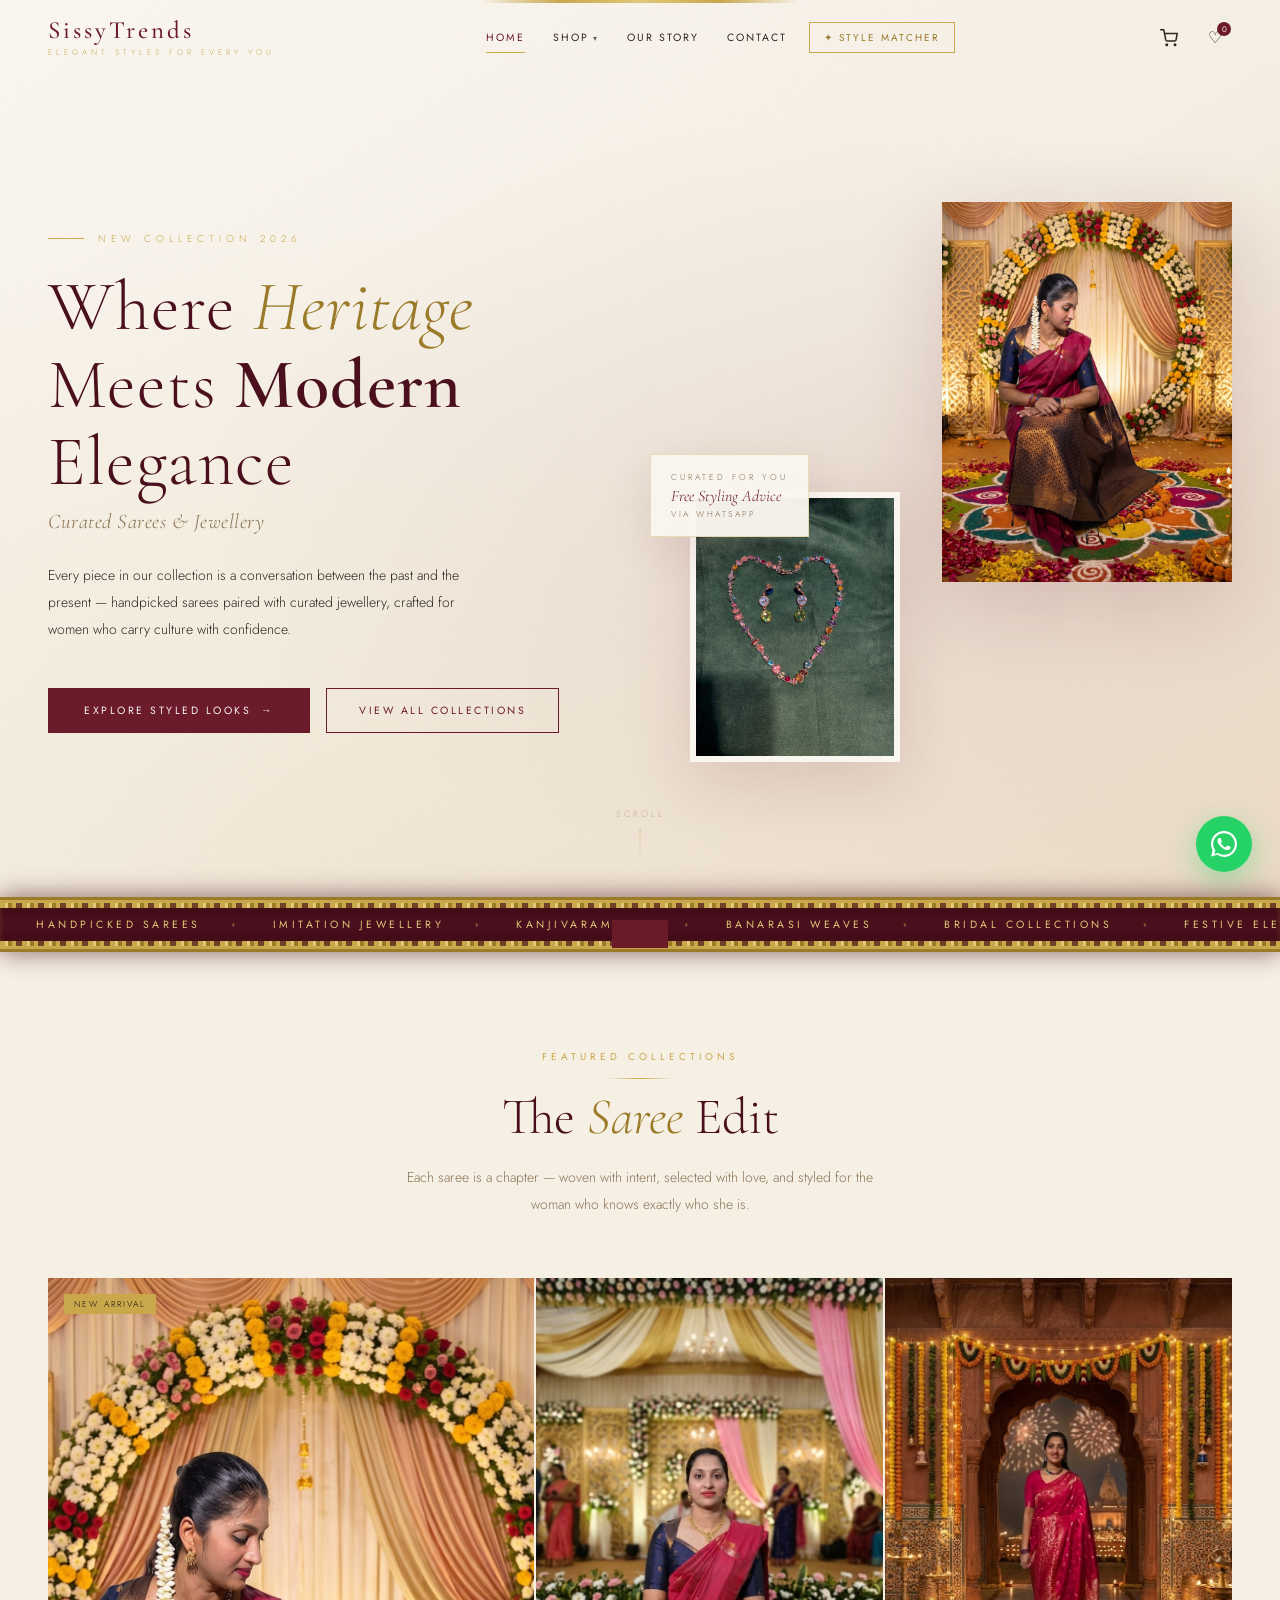
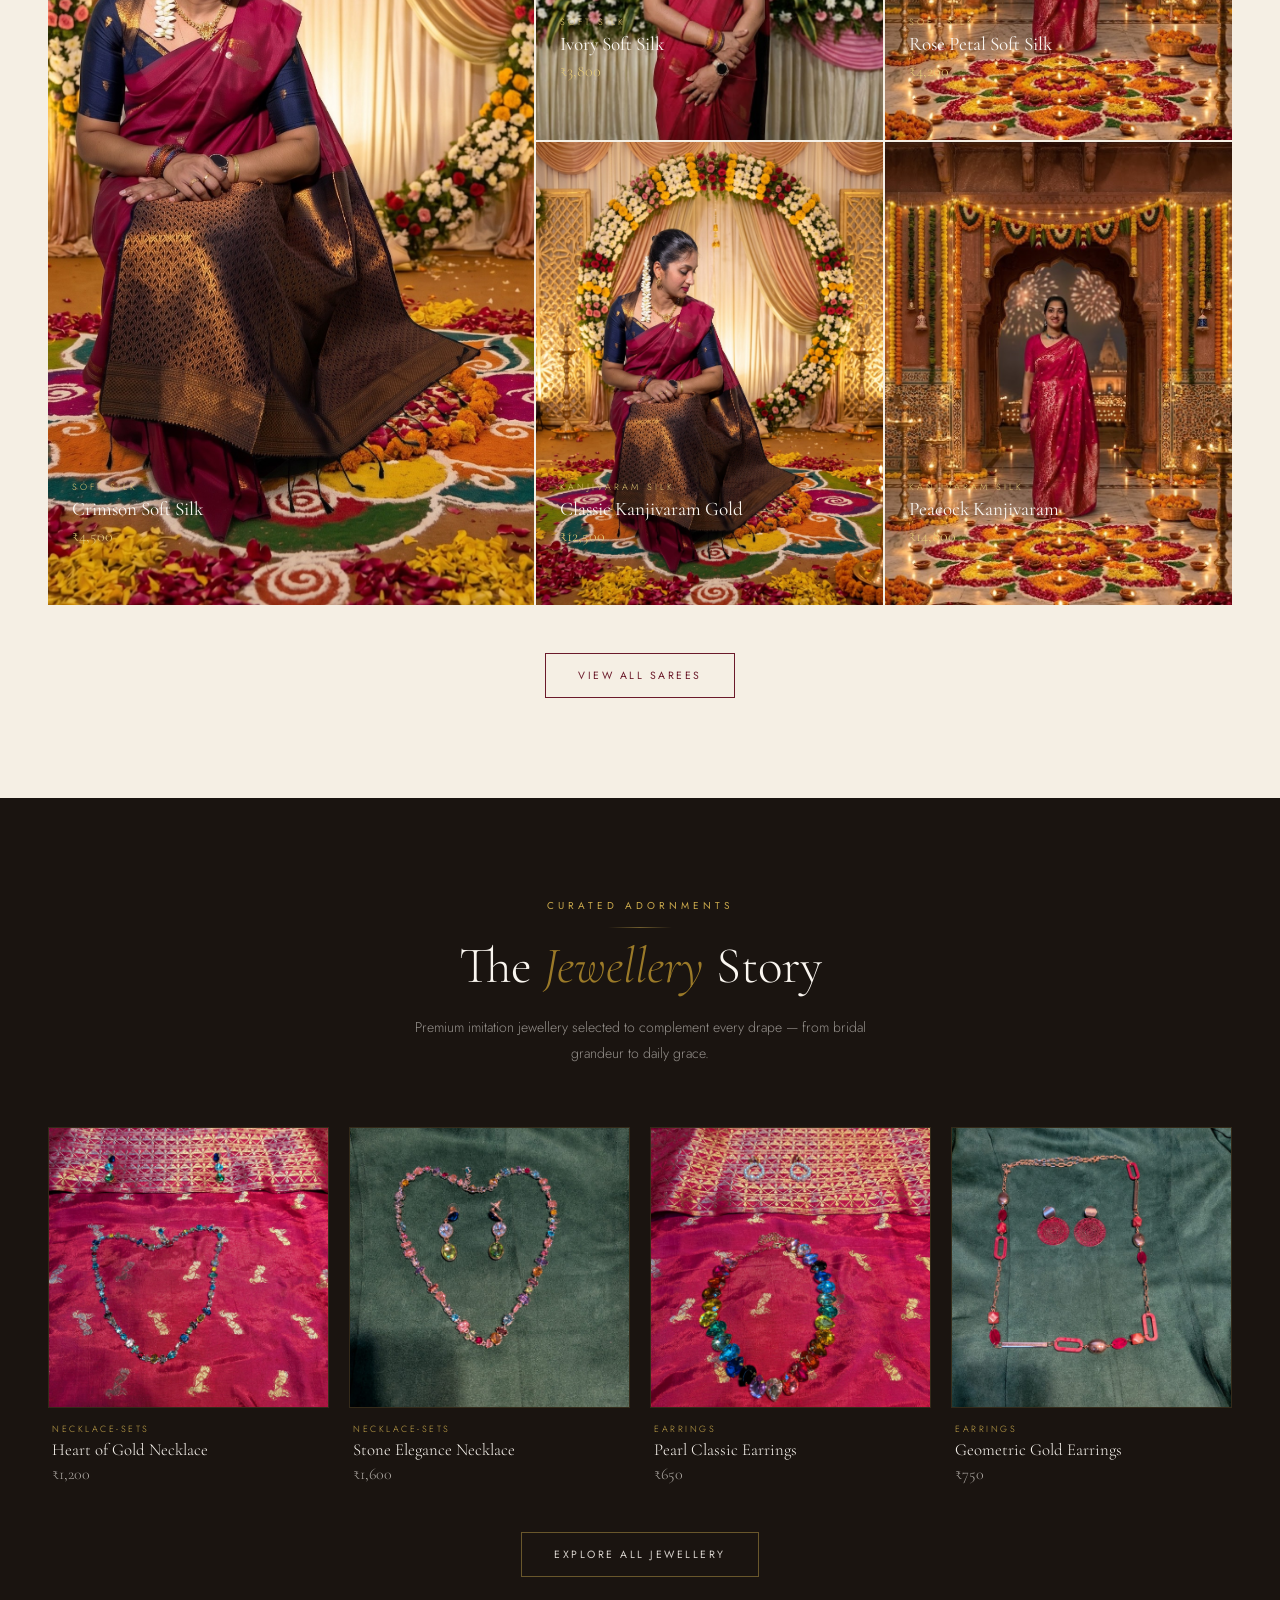
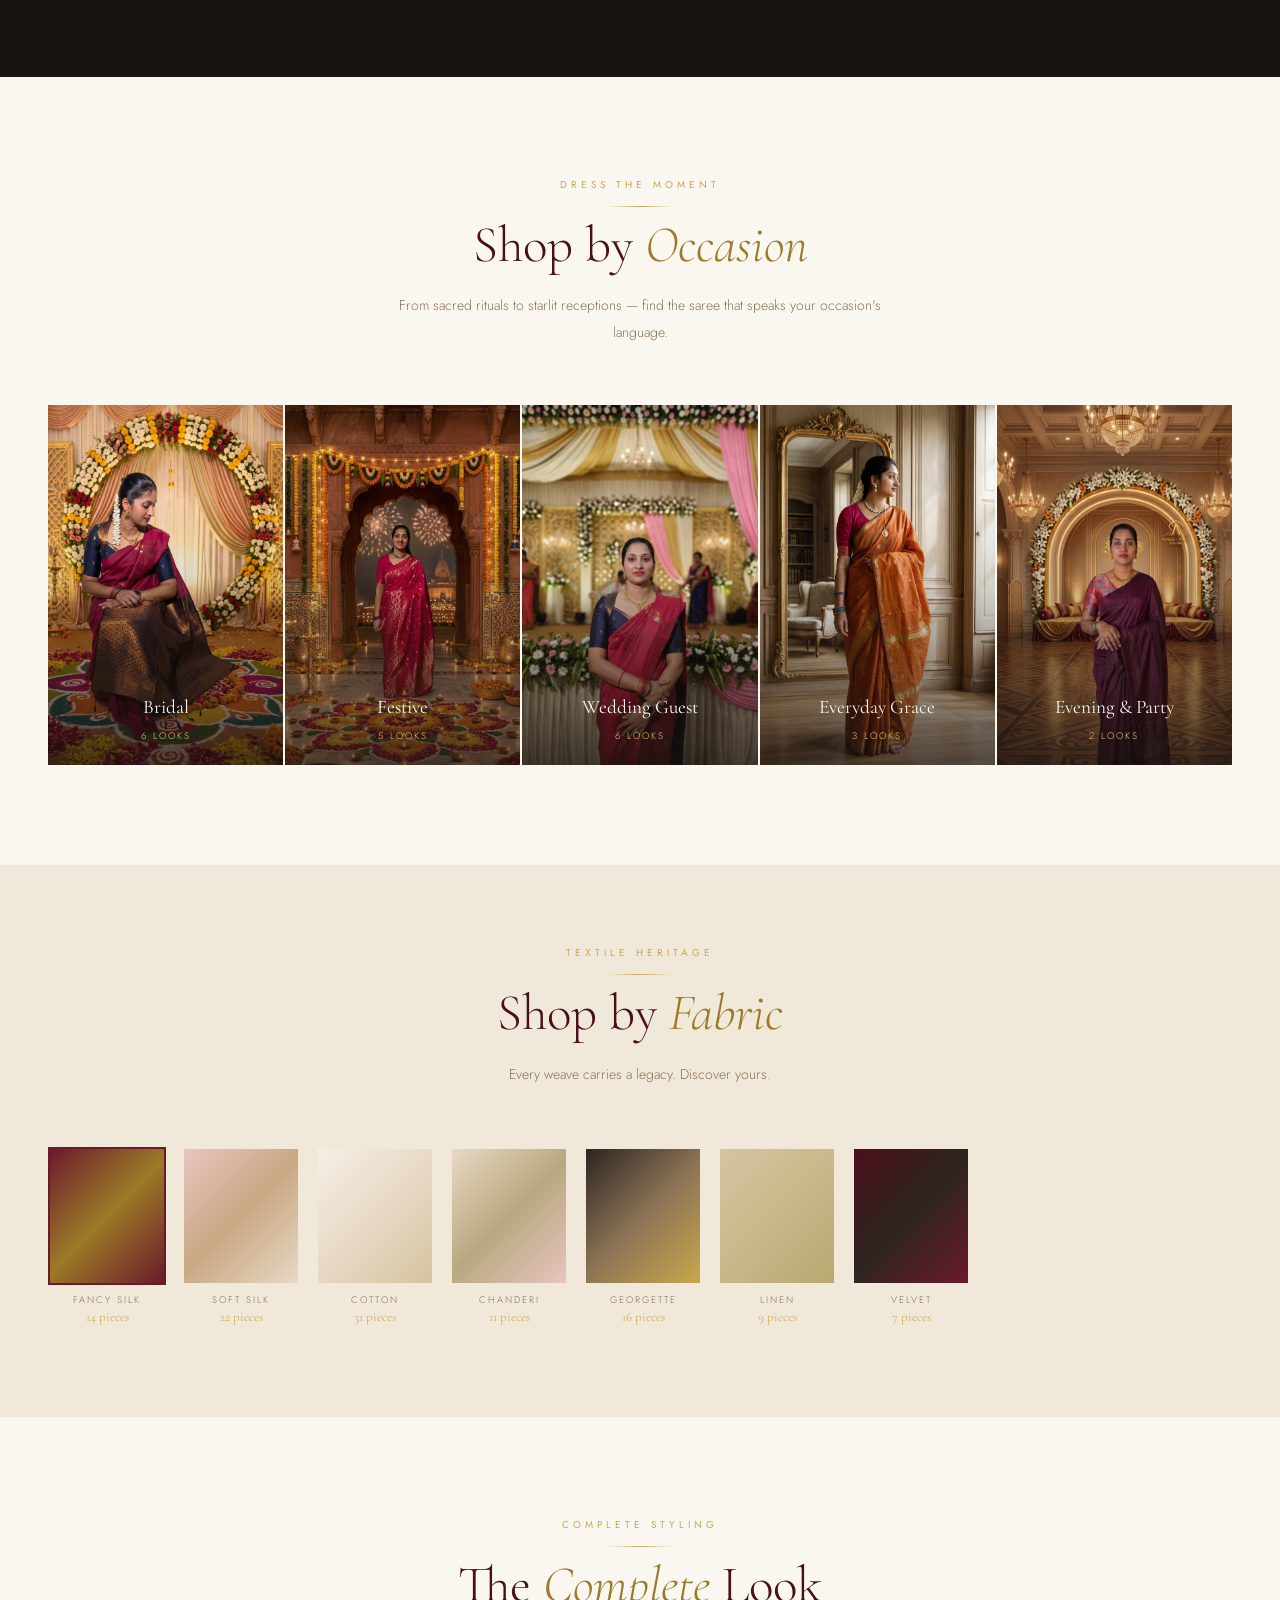
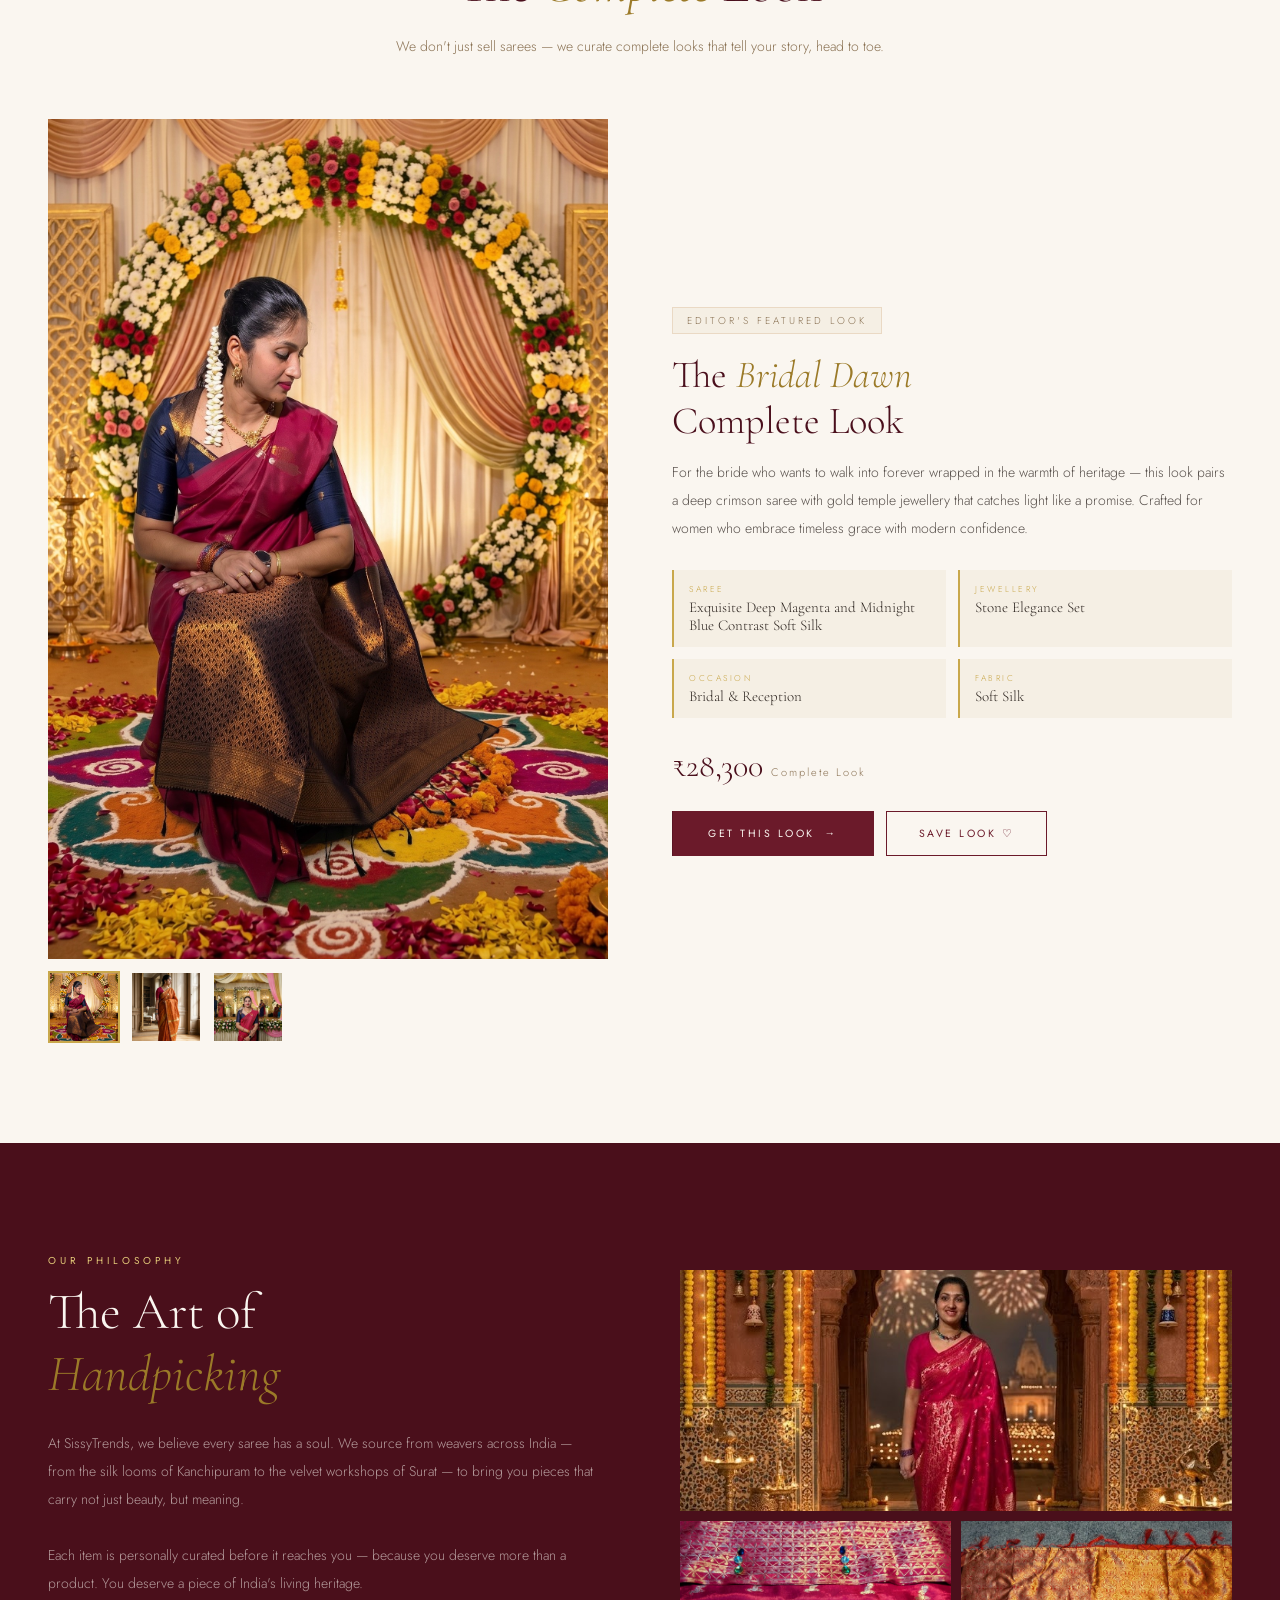
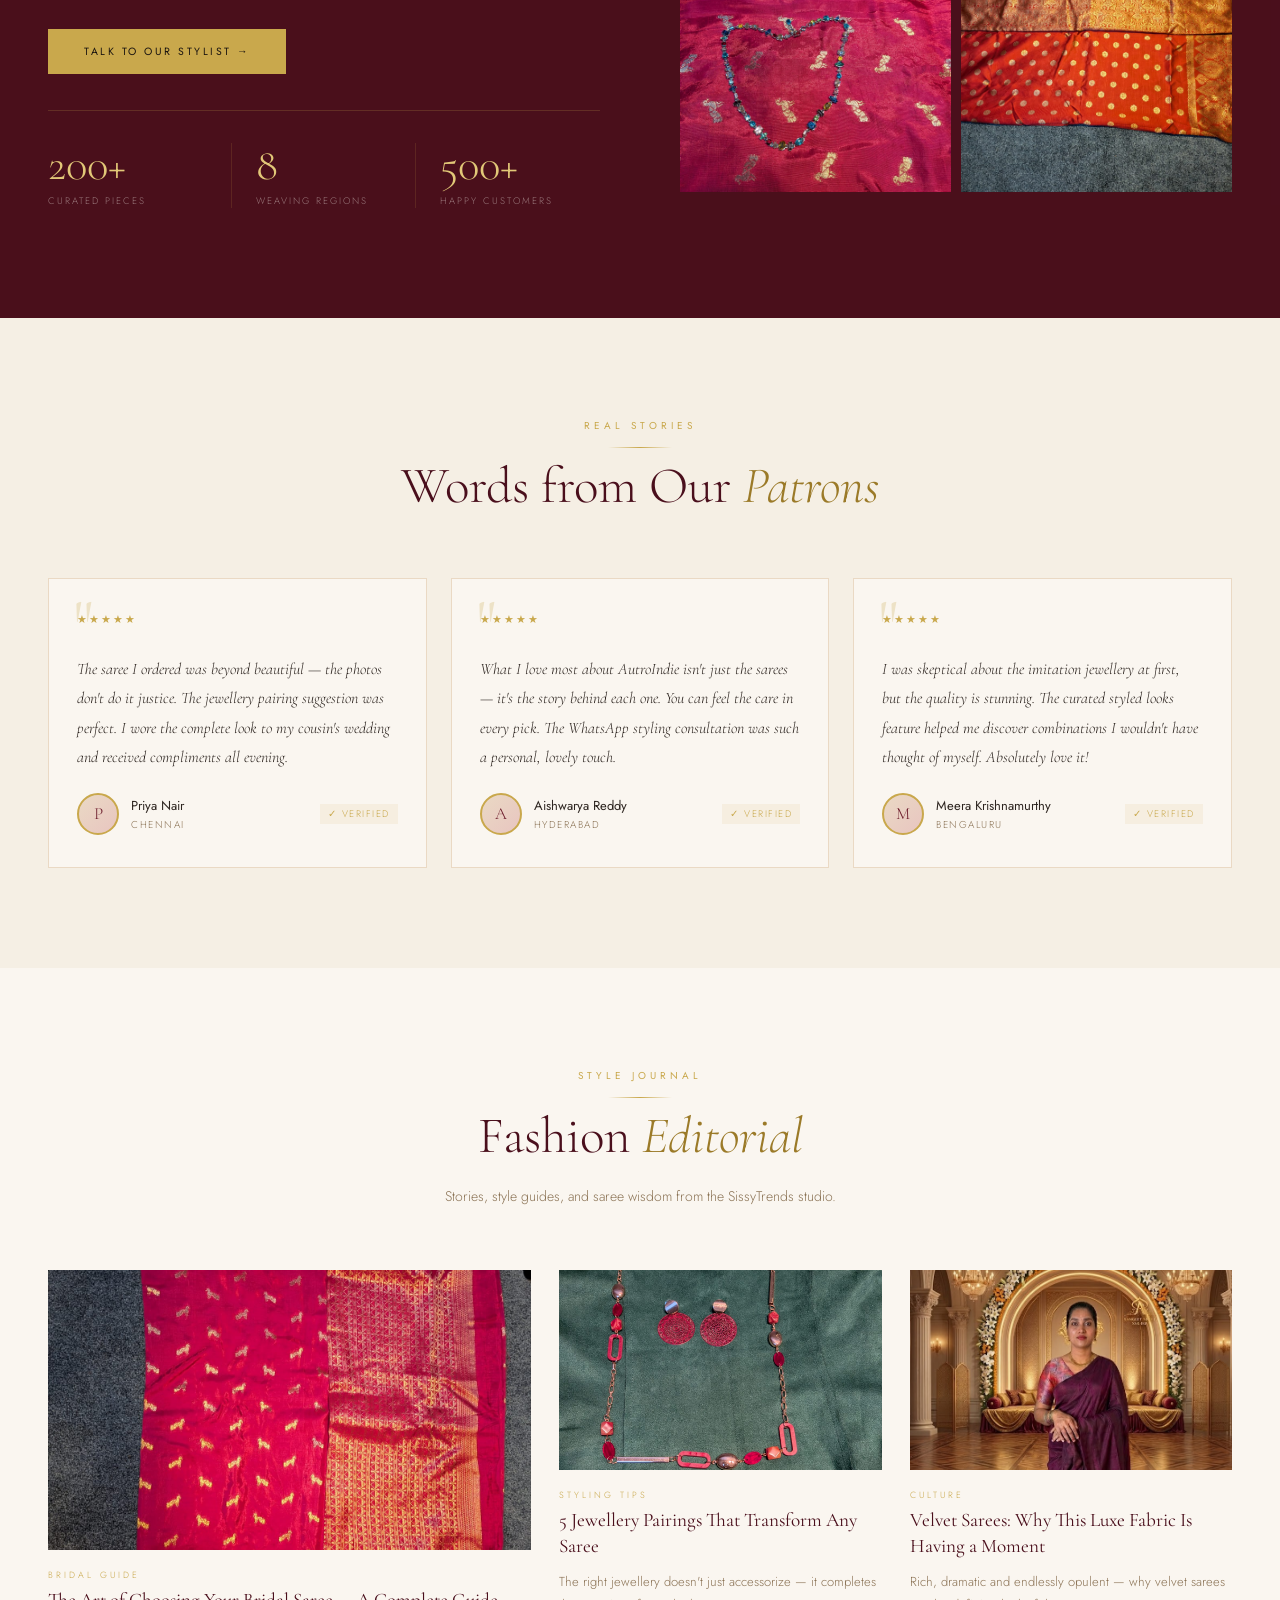
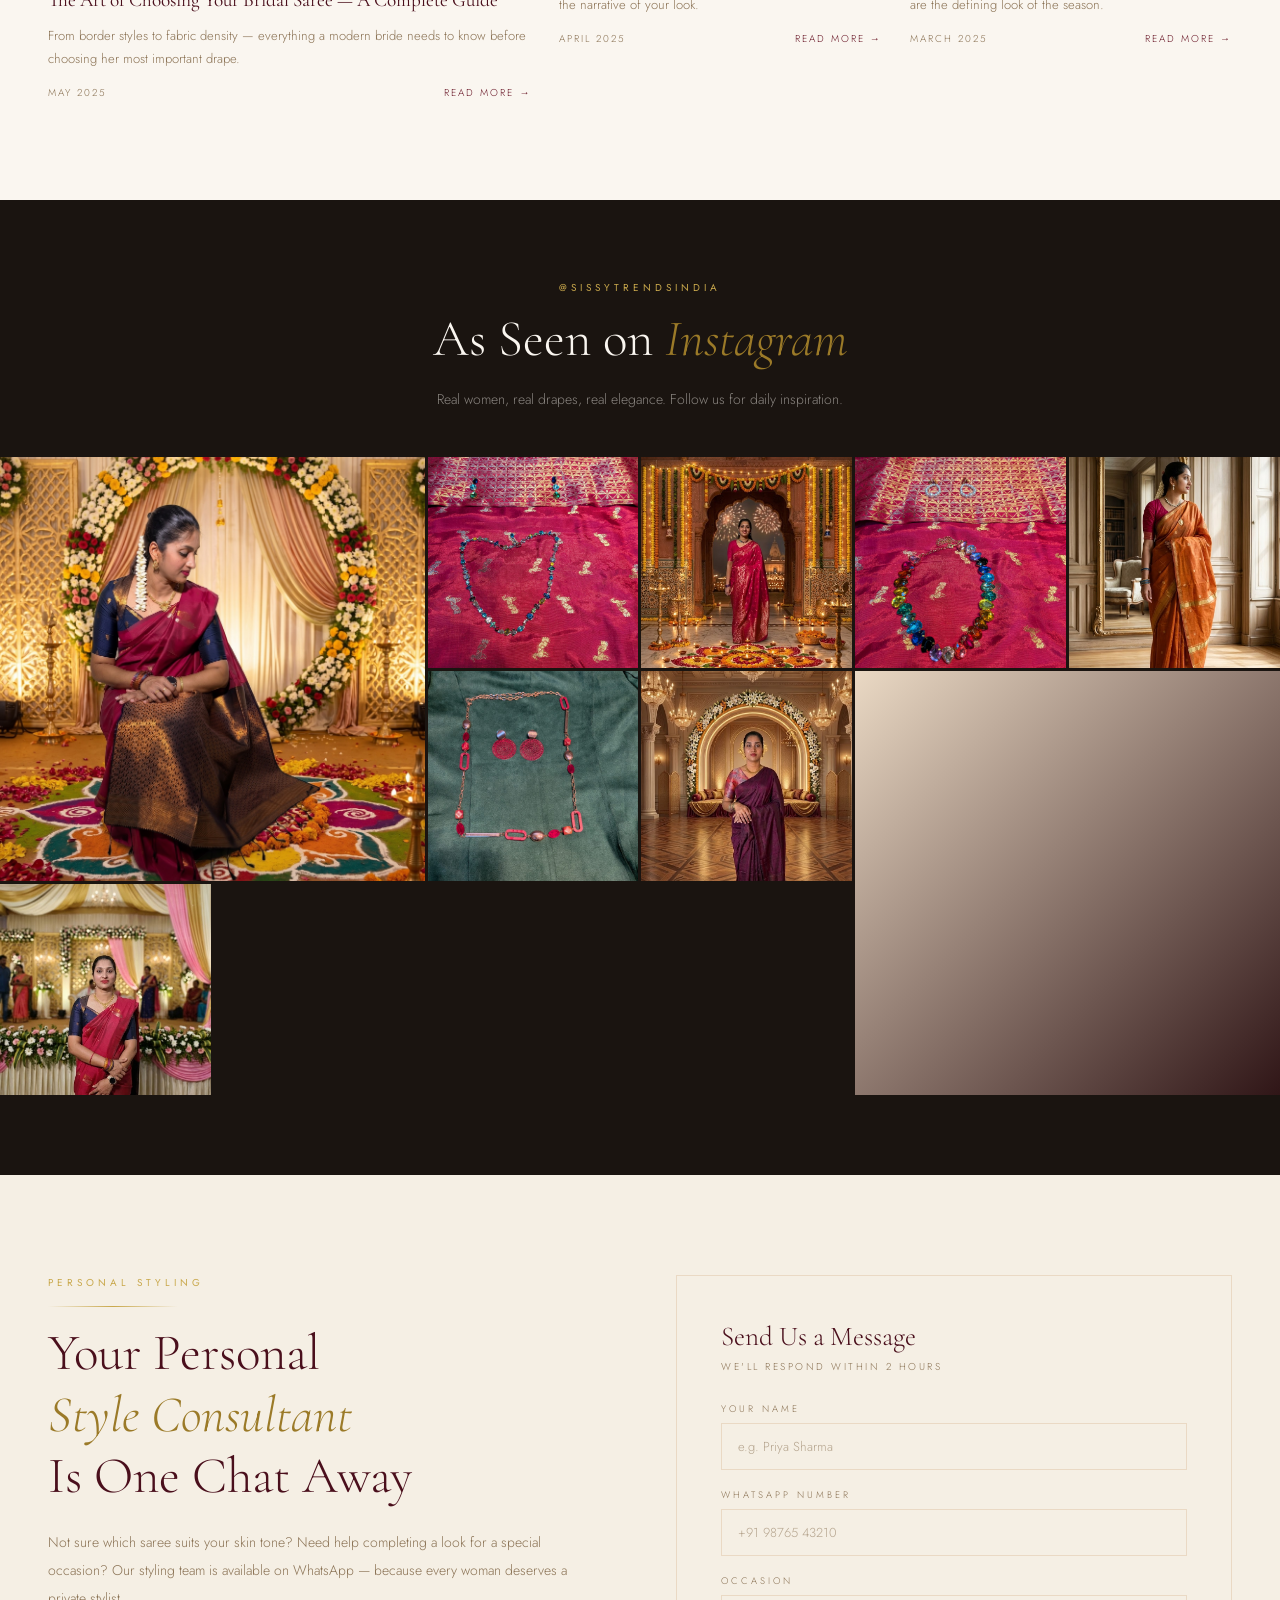
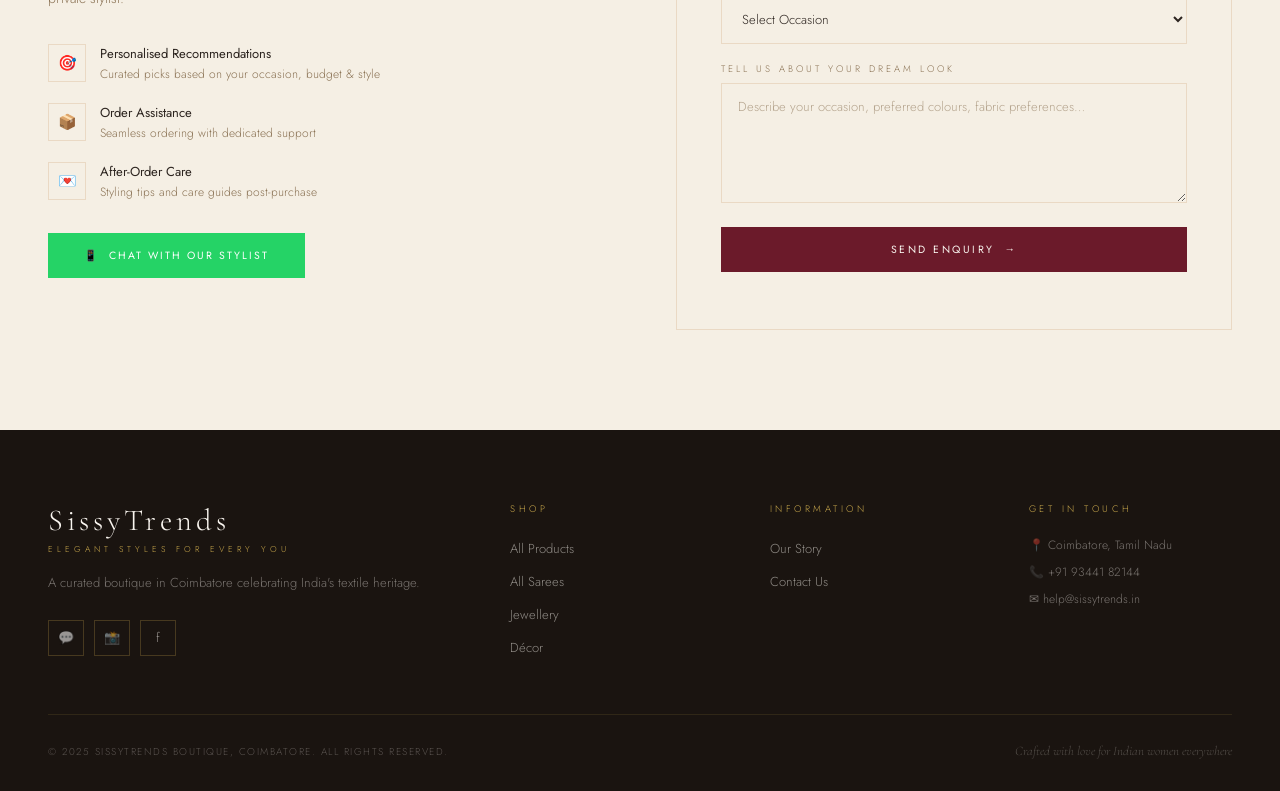
==== index.html @ c2a69990 "Update Razorpay credentials to production keys" ====
<!DOCTYPE html>
<html lang="en">
<head>
  <meta charset="UTF-8"/>
  <meta name="viewport" content="width=device-width, initial-scale=1.0"/>
  <title>SissyTrends — Curated Sarees &amp; Jewellery | Cultural · Modern · Curated</title>
  <link rel="stylesheet" href="css/style.css"/>
  <style>
    /* ── HERO ── */
    .hero {
      min-height: 100vh; padding-top: 96px;
      display: flex; align-items: center;
      position: relative; overflow: hidden;
      background:
        radial-gradient(ellipse at 68% 55%, rgba(107,26,42,0.07) 0%, transparent 55%),
        radial-gradient(ellipse at 18% 80%, rgba(201,168,76,0.06) 0%, transparent 50%),
        linear-gradient(148deg, #FAF6F0 0%, #F5EFE4 50%, #EAD9C4 100%);
    }
    .hero-grid {
      display: grid; grid-template-columns: 1fr 1fr;
      gap: 60px; align-items: center;
    }
    @media (max-width: 900px) { .hero-grid { grid-template-columns: 1fr; } }
    .hero-label {
      font-family: var(--font-body); font-size: 10px;
      letter-spacing: 5px; text-transform: uppercase; color: var(--gold);
      display: flex; align-items: center; gap: 14px;
      margin-bottom: 22px;
    }
    .hero-label::before { content: ''; width: 36px; height: 1px; background: var(--gold); }
    .hero-title {
      font-family: var(--font-display);
      font-size: clamp(2.6rem, 5.5vw, 5rem);
      font-weight: 300; color: var(--maroon-deep);
      line-height: 1.1; margin-bottom: 8px;
      letter-spacing: 1px;
    }
    .hero-title em { font-style: italic; color: var(--gold-dk); }
    .hero-title strong { font-weight: 600; }
    .hero-subtitle {
      font-family: var(--font-display); font-style: italic;
      font-size: 1.3rem; color: var(--taupe);
      margin-bottom: 28px; letter-spacing: 0.5px;
    }
    .hero-desc {
      font-family: var(--font-body); font-size: 14px; font-weight: 300;
      line-height: 1.95; color: var(--charcoal); opacity: 0.78;
      max-width: 430px; margin-bottom: 44px;
    }
    .hero-ctas { display: flex; gap: 16px; flex-wrap: wrap; }
    .hero-scroll {
      position: absolute; bottom: 36px; left: 50%;
      transform: translateX(-50%);
      display: flex; flex-direction: column; align-items: center; gap: 8px;
      opacity: 0.45;
    }
    .hero-scroll span { font-family: var(--font-body); font-size: 9px; letter-spacing: 3px; text-transform: uppercase; color: var(--taupe); }
    .hero-scroll-line { width: 1px; height: 36px; background: linear-gradient(to bottom, var(--gold), transparent); animation: scrollLine 2s ease-in-out infinite; }
    @keyframes scrollLine { 0%{transform:scaleY(0);transform-origin:top;opacity:1} 50%{transform:scaleY(1);transform-origin:top} 100%{transform:scaleY(1);transform-origin:bottom;opacity:0} }

    /* Hero visual side */
    .hero-visual { position: relative; height: 560px; }
    @media (max-width: 900px) { .hero-visual { display: none; } }
    .hero-card-main {
      position: absolute; top: 0; right: 0;
      width: 290px; height: 380px;
      overflow: hidden; box-shadow: 0 24px 80px rgba(107,26,42,0.16);
      animation: hFloat 6s ease-in-out infinite;
    }
    .hero-card-main img { width: 100%; height: 100%; object-fit: cover; }
    .hero-card-sec {
      position: absolute; bottom: 0; left: 20px;
      width: 210px; height: 270px;
      overflow: hidden; box-shadow: 0 20px 60px rgba(107,26,42,0.14);
      border: 6px solid var(--cream);
      animation: hFloat2 7s ease-in-out infinite;
    }
    .hero-card-sec img { width: 100%; height: 100%; object-fit: cover; }
    .hero-float-tag {
      position: absolute; top: 45%; left: -20px;
      background: rgba(250,246,240,0.97);
      border: 1px solid rgba(201,168,76,0.35);
      padding: 16px 20px;
      box-shadow: 0 12px 44px rgba(107,26,42,0.1);
      animation: hFloat3 8s ease-in-out infinite;
    }
    .hero-float-tag-top { font-family: var(--font-body); font-size: 8.5px; letter-spacing: 3px; text-transform: uppercase; color: var(--taupe); margin-bottom: 3px; }
    .hero-float-tag-main { font-family: var(--font-display); font-style: italic; font-size: 1rem; color: var(--maroon); }
    .hero-float-tag-sub { font-family: var(--font-body); font-size: 8.5px; letter-spacing: 2.5px; text-transform: uppercase; color: var(--taupe); margin-top: 2px; }
    @keyframes hFloat  { 0%,100%{transform:translateY(0)} 50%{transform:translateY(-14px)} }
    @keyframes hFloat2 { 0%,100%{transform:translateY(0) rotate(-2deg)} 50%{transform:translateY(-10px) rotate(-2deg)} }
    @keyframes hFloat3 { 0%,100%{transform:translateY(0)} 50%{transform:translateY(-8px)} }

    /* ── Saree grid ── */
    .saree-grid {
      display: grid;
      grid-template-columns: 1.4fr 1fr 1fr;
      gap: 2px;
    }
    @media (max-width: 900px) { .saree-grid { grid-template-columns: 1fr 1fr; } }
    @media (max-width: 560px) { .saree-grid { grid-template-columns: 1fr; } }
    .saree-card { position: relative; overflow: hidden; cursor: pointer; }
    .saree-card:first-child { grid-row: span 2; }
    .saree-img {
      width: 100%; aspect-ratio: 3/4;
      object-fit: cover; display: block;
      transition: transform 0.7s var(--ease);
    }
    .saree-card:first-child .saree-img { aspect-ratio: 2/3; height: 100%; }
    .saree-card:hover .saree-img { transform: scale(1.04); }
    .saree-overlay {
      position: absolute; inset: 0;
      background: linear-gradient(to top, rgba(26,20,16,0.88) 0%, rgba(26,20,16,0.22) 45%, transparent 70%);
      opacity: 0; transition: opacity 0.45s;
    }
    .saree-card:hover .saree-overlay { opacity: 1; }
    .saree-info {
      position: absolute; bottom: 0; left: 0; right: 0; padding: 24px;
      transform: translateY(8px); transition: transform 0.4s;
    }
    .saree-card:hover .saree-info { transform: translateY(0); }
    .saree-fabric { font-family: var(--font-body); font-size: 9px; letter-spacing: 3px; text-transform: uppercase; color: var(--gold-lt); margin-bottom: 5px; }
    .saree-name { font-family: var(--font-display); font-size: 1.2rem; font-weight: 400; color: var(--cream); line-height: 1.2; margin-bottom: 5px; }
    .saree-price { font-family: var(--font-display); font-size: 1rem; color: var(--gold-lt); }
    .saree-actions {
      display: flex; gap: 8px; margin-top: 12px;
      opacity: 0; transform: translateY(8px);
      transition: opacity 0.35s 0.08s, transform 0.35s 0.08s;
    }
    .saree-card:hover .saree-actions { opacity: 1; transform: translateY(0); }
    .saree-btn {
      padding: 8px 16px; font-family: var(--font-body); font-size: 9px;
      letter-spacing: 2px; text-transform: uppercase; border: none;
      transition: all 0.25s; cursor: pointer;
    }
    .saree-btn-view { background: var(--cream); color: var(--maroon); }
    .saree-btn-view:hover { background: var(--gold); }
    .saree-btn-wish { background: transparent; border: 1px solid rgba(250,246,240,0.5); color: var(--cream); }
    .saree-btn-wish:hover { background: var(--maroon); border-color: var(--maroon); }
    .saree-badge {
      position: absolute; top: 16px; left: 16px;
      background: var(--gold); color: var(--black);
      font-family: var(--font-body); font-size: 8.5px;
      letter-spacing: 2px; text-transform: uppercase; padding: 4px 10px;
    }

    /* ── Jewellery dark section ── */
    .jwl-grid { display: grid; grid-template-columns: repeat(4, 1fr); gap: 20px; }
    @media (max-width: 1000px) { .jwl-grid { grid-template-columns: repeat(2, 1fr); } }
    .jwl-card { cursor: pointer; }
    .jwl-img-wrap { border: 1px solid rgba(201,168,76,0.15); overflow: hidden; aspect-ratio: 1; position: relative; transition: border-color 0.4s; }
    .jwl-card:hover .jwl-img-wrap { border-color: rgba(201,168,76,0.5); }
    .jwl-img-wrap img { width: 100%; height: 100%; object-fit: cover; display: block; transition: transform 0.6s var(--ease); }
    .jwl-card:hover .jwl-img-wrap img { transform: scale(1.05); }
    .jwl-glow { position: absolute; bottom: 0; left: 0; right: 0; height: 90px; background: linear-gradient(to top, rgba(201,168,76,0.1), transparent); opacity: 0; transition: opacity 0.4s; }
    .jwl-card:hover .jwl-glow { opacity: 1; }
    .jwl-info { padding: 14px 4px 0; }
    .jwl-type { font-family: var(--font-body); font-size: 9px; letter-spacing: 2.5px; text-transform: uppercase; color: var(--gold); margin-bottom: 4px; }
    .jwl-name { font-family: var(--font-display); font-size: 1.05rem; color: var(--cream); margin-bottom: 4px; }
    .jwl-price { font-family: var(--font-display); font-size: 1rem; color: rgba(250,246,240,0.65); }

    /* ── Occasion grid ── */
    .occ-grid { display: grid; grid-template-columns: repeat(5, 1fr); gap: 2px; }
    @media (max-width: 900px) { .occ-grid { grid-template-columns: repeat(2, 1fr); } }
    @media (max-width: 480px) { .occ-grid { grid-template-columns: 1fr 1fr; } }

    /* ── Fabric section ── */
    .fs-kanjivaram  { background: linear-gradient(135deg, #4A0F1C, #C9A84C, #4A0F1C); }
    .fs-banarasi    { background: linear-gradient(135deg, #6B1A2A, #9B7A28, #6B1A2A); }
    .fs-silk        { background: linear-gradient(135deg, #E8C5C0, #C9A884, #E8D9C5); }
    .fs-cotton      { background: linear-gradient(135deg, #F5EFE4, #E8D9C5, #D4C4A0); }
    .fs-chanderi    { background: linear-gradient(135deg, #E8D9C5, #B8A880, #E8C5C0); }
    .fs-georgette   { background: linear-gradient(135deg, #2D2520, #8B7355, #C9A84C); }
    .fs-linen       { background: linear-gradient(135deg, #D4C4A0, #C9B88A, #B8A870); }
    .fs-velvet      { background: linear-gradient(135deg, #4A0F1C, #2D2520, #6B1A2A); }

    /* ── Styled looks ── */
    .looks-layout { display: grid; grid-template-columns: 1fr 1fr; gap: 64px; align-items: center; }
    @media (max-width: 900px) { .looks-layout { grid-template-columns: 1fr; } }
    .look-main-img { aspect-ratio: 2/3; overflow: hidden; position: relative; }
    .look-main-img img { width: 100%; height: 100%; object-fit: cover; display: block; transition: transform 0.7s; }
    .look-main-img:hover img { transform: scale(1.03); }
    .look-thumbs { display: flex; gap: 10px; margin-top: 12px; }
    .look-thumb { width: 72px; height: 72px; overflow: hidden; border: 2px solid transparent; cursor: pointer; transition: border-color 0.3s; flex-shrink: 0; }
    .look-thumb.active { border-color: var(--gold); }
    .look-thumb:hover { border-color: var(--maroon); }
    .look-thumb img { width: 100%; height: 100%; object-fit: cover; }

    /* ── Story section ── */
    .story-layout { display: grid; grid-template-columns: 1fr 1fr; gap: 80px; align-items: center; }
    @media (max-width: 900px) { .story-layout { grid-template-columns: 1fr; } }
    .story-stats { display: grid; grid-template-columns: repeat(3, 1fr); gap: 0; border-top: 1px solid rgba(201,168,76,0.2); padding-top: 32px; margin-top: 36px; }
    .story-stat { padding-right: 24px; border-right: 1px solid rgba(201,168,76,0.15); }
    .story-stat:last-child { border: none; padding: 0 0 0 24px; }
    .story-stat:nth-child(2) { padding: 0 24px; }
    .story-stat-num { font-family: var(--font-display); font-size: 2.8rem; font-weight: 300; color: var(--gold-lt); line-height: 1; }
    .story-stat-lbl { font-family: var(--font-body); font-size: 9.5px; letter-spacing: 2px; text-transform: uppercase; color: rgba(250,246,240,0.45); margin-top: 6px; }
    .story-imgs { display: grid; grid-template-columns: 1fr 1fr; gap: 10px; }
    .story-img-wrap { overflow: hidden; }
    .story-img-wrap:first-child { grid-column: span 2; aspect-ratio: 16/7; }
    .story-img-wrap:not(:first-child) { aspect-ratio: 1; }
    .story-img-wrap img { width: 100%; height: 100%; object-fit: cover; display: block; transition: transform 0.6s; }
    .story-img-wrap:hover img { transform: scale(1.04); }

    /* ── Testimonials ── */
    .test-grid { display: grid; grid-template-columns: repeat(3, 1fr); gap: 24px; }
    @media (max-width: 900px) { .test-grid { grid-template-columns: 1fr; } }

    /* ── Journal ── */
    .journal-grid { display: grid; grid-template-columns: 1.5fr 1fr 1fr; gap: 28px; }
    @media (max-width: 900px) { .journal-grid { grid-template-columns: 1fr; } }
    .journal-card:first-child .journal-img img { height: 280px; }
    .journal-card:not(:first-child) .journal-img img { height: 200px; }

    /* ── Gallery ── */
    .gallery-section { background: var(--black); padding: 80px 0; }
    .gallery-section .section-title { color: var(--cream); }

    /* ── WhatsApp CTA ── */
    .wa-layout { display: grid; grid-template-columns: 1fr 1fr; gap: 72px; align-items: start; }
    @media (max-width: 900px) { .wa-layout { grid-template-columns: 1fr; } }
    .wa-feature { display: flex; gap: 14px; align-items: flex-start; margin-bottom: 20px; }
    .wa-feature-icon { width: 38px; height: 38px; flex-shrink: 0; background: var(--ivory); border: 1px solid var(--warm-beige); display: flex; align-items: center; justify-content: center; font-size: 15px; }
    .wa-feature-title { font-family: var(--font-body); font-size: 13px; font-weight: 400; color: var(--charcoal); margin-bottom: 2px; }
    .wa-feature-sub { font-family: var(--font-body); font-size: 12px; font-weight: 300; color: var(--taupe); }
    .wa-form-box { background: var(--ivory); border: 1px solid var(--warm-beige); padding: 44px; }
  </style>
</head>
<body>

<div id="navPlaceholder"></div>

<!-- ── HERO ── -->
<section class="hero">
  <div class="hero-collar-top" style="position:absolute;top:0;left:50%;transform:translateX(-50%);width:320px;height:3px;background:linear-gradient(90deg,transparent,var(--gold),var(--gold-lt),var(--gold),transparent)"></div>
  <div class="section-wrap" style="width:100%;padding-top:48px;padding-bottom:80px">
    <div class="hero-grid">
      <div>
        <div class="hero-label reveal">New Collection 2026</div>
        <h1 class="hero-title reveal delay-1">
          Where <em>Heritage</em><br>
          Meets <strong>Modern</strong><br>
          Elegance
        </h1>
        <div class="hero-subtitle reveal delay-2">Curated Sarees &amp; Jewellery</div>
        <p class="hero-desc reveal delay-3">
          Every piece in our collection is a conversation between the past and the present — handpicked sarees paired with curated jewellery, crafted for women who carry culture with confidence.
        </p>
        <div class="hero-ctas reveal delay-4">
          <a href="#looks"><button class="btn-primary"><span>Explore Styled Looks</span> <span class="arrow">→</span></button></a>
          <a href="pages/collections.html"><button class="btn-outline">View All Collections</button></a>
        </div>
      </div>
      <div class="hero-visual reveal delay-2">
        <div class="hero-card-main">
          <img src="Images/Saree1.jpeg" alt="Featured Saree"
               onerror="this.parentElement.style.background='linear-gradient(135deg,#6B1A2A,#C9A84C44,#4A0F1C)';this.style.display='none'"/>
        </div>
        <div class="hero-card-sec">
          <img src="Images/Imitation jewels/Heartin stones .jpeg" alt="Jewellery"
               onerror="this.parentElement.style.background='linear-gradient(135deg,#2D2520,#8B7355)';this.style.display='none'"/>
        </div>
        <div class="hero-float-tag">
          <div class="hero-float-tag-top">Curated For You</div>
          <div class="hero-float-tag-main">Free Styling Advice</div>
          <div class="hero-float-tag-sub">Via WhatsApp</div>
        </div>
      </div>
    </div>
  </div>
  <div class="hero-scroll">
    <span>Scroll</span>
    <div class="hero-scroll-line"></div>
  </div>
</section>

<!-- ── MARQUEE ── -->
<div class="marquee-wrap">
  <div class="marquee-track">
    <span>Handpicked Sarees</span><span>Imitation Jewellery</span><span>Kanjivaram Silk</span>
    <span>Banarasi Weaves</span><span>Bridal Collections</span><span>Festive Elegance</span>
    <span>Editorial Style</span><span>Cultural + Modern</span><span>WhatsApp Orders</span>
    <span>Handpicked Sarees</span><span>Imitation Jewellery</span><span>Kanjivaram Silk</span>
    <span>Banarasi Weaves</span><span>Bridal Collections</span><span>Festive Elegance</span>
    <span>Editorial Style</span><span>Cultural + Modern</span><span>WhatsApp Orders</span>
  </div>
</div>

<!-- ── FEATURED SAREES ── -->
<section id="sarees" style="padding:100px 0;background:var(--ivory)">
  <div class="section-wrap">
    <div class="section-header">
      <span class="section-label reveal">Featured Collections</span>
      <div class="gold-divider reveal delay-1"></div>
      <h2 class="section-title reveal delay-2">The <em>Saree</em> Edit</h2>
      <p class="section-desc reveal delay-3">Each saree is a chapter — woven with intent, selected with love, and styled for the woman who knows exactly who she is.</p>
    </div>
    <div class="saree-grid" id="featuredSareeGrid"></div>
    <div style="text-align:center;margin-top:48px">
      <a href="pages/categories.html?cat=sarees"><button class="btn-outline">View All Sarees</button></a>
    </div>
  </div>
</section>

<!-- ── JEWELLERY ── -->
<section id="jewellery" style="padding:100px 0;background:var(--black)">
  <div class="section-wrap">
    <div class="section-header">
      <span class="section-label reveal" style="color:var(--gold)">Curated Adornments</span>
      <div class="gold-divider reveal delay-1" style="opacity:0.5"></div>
      <h2 class="section-title reveal delay-2" style="color:var(--cream)">The <em>Jewellery</em> Story</h2>
      <p class="section-desc reveal delay-3" style="color:rgba(250,246,240,0.55)">Premium imitation jewellery selected to complement every drape — from bridal grandeur to daily grace.</p>
    </div>
    <div class="jwl-grid" id="jwlGrid"></div>
    <div style="text-align:center;margin-top:48px">
      <a href="pages/categories.html?cat=jewellery"><button class="btn-outline-light">Explore All Jewellery</button></a>
    </div>
  </div>
</section>

<!-- ── OCCASION ── -->
<section id="occasion" style="padding:100px 0;background:var(--cream)">
  <div class="section-wrap">
    <div class="section-header">
      <span class="section-label reveal">Dress The Moment</span>
      <div class="gold-divider reveal delay-1"></div>
      <h2 class="section-title reveal delay-2">Shop by <em>Occasion</em></h2>
      <p class="section-desc reveal delay-3">From sacred rituals to starlit receptions — find the saree that speaks your occasion's language.</p>
    </div>
    <div class="occ-grid reveal delay-2">
      <a href="pages/categories.html?cat=sarees&occasion=bridal" class="occasion-card" style="height:360px">
        <img src="Images/Saree1.jpeg" alt="Bridal" style="width:100%;height:100%;object-fit:cover;display:block"
             onerror="this.style.display='none';this.parentElement.style.background='linear-gradient(135deg,#6B1A2A,#C9A84C44)'"/>
        <div class="occasion-overlay"></div>
        <div class="occasion-label">
          <span class="occasion-label-title">Bridal</span>
          <span class="occasion-label-count" id="occ-count-bridal">— Looks</span>
        </div>
      </a>
      <a href="pages/categories.html?cat=sarees&occasion=festive" class="occasion-card" style="height:360px">
        <img src="Images/saree2.jpeg" alt="Festive" style="width:100%;height:100%;object-fit:cover;display:block"
             onerror="this.style.display='none';this.parentElement.style.background='linear-gradient(135deg,#C9A84C44,#E8D9C5)'"/>
        <div class="occasion-overlay"></div>
        <div class="occasion-label">
          <span class="occasion-label-title">Festive</span>
          <span class="occasion-label-count" id="occ-count-festive">— Looks</span>
        </div>
      </a>
      <a href="pages/categories.html?cat=sarees&occasion=wedding" class="occasion-card" style="height:360px">
        <img src="Images/saree3.jpeg" alt="Wedding Guest" style="width:100%;height:100%;object-fit:cover;display:block"
             onerror="this.style.display='none';this.parentElement.style.background='linear-gradient(135deg,#4A0F1C,#8B7355)'"/>
        <div class="occasion-overlay"></div>
        <div class="occasion-label">
          <span class="occasion-label-title">Wedding Guest</span>
          <span class="occasion-label-count" id="occ-count-wedding">— Looks</span>
        </div>
      </a>
      <a href="pages/categories.html?cat=sarees&occasion=casual" class="occasion-card" style="height:360px">
        <img src="Images/V Saree 1.jpeg" alt="Everyday Grace" style="width:100%;height:100%;object-fit:cover;display:block"
             onerror="this.style.display='none';this.parentElement.style.background='linear-gradient(135deg,#EAD9C4,#E8C5C0)'"/>
        <div class="occasion-overlay"></div>
        <div class="occasion-label">
          <span class="occasion-label-title">Everyday Grace</span>
          <span class="occasion-label-count" id="occ-count-casual">— Looks</span>
        </div>
      </a>
      <a href="pages/categories.html?cat=sarees&occasion=party" class="occasion-card" style="height:360px">
        <img src="Images/V Saree 2.jpeg" alt="Evening &amp; Party" style="width:100%;height:100%;object-fit:cover;display:block"
             onerror="this.style.display='none';this.parentElement.style.background='linear-gradient(135deg,#2D2520,#6B1A2A)'"/>
        <div class="occasion-overlay"></div>
        <div class="occasion-label">
          <span class="occasion-label-title">Evening &amp; Party</span>
          <span class="occasion-label-count" id="occ-count-party">— Looks</span>
        </div>
      </a>
    </div>
  </div>
</section>

<!-- ── FABRIC ── -->
<section id="fabric" style="padding:80px 0;background:var(--parchment)">
  <div class="section-wrap">
    <div class="section-header">
      <span class="section-label reveal">Textile Heritage</span>
      <div class="gold-divider reveal delay-1"></div>
      <h2 class="section-title reveal delay-2">Shop by <em>Fabric</em></h2>
      <p class="section-desc reveal delay-3">Every weave carries a legacy. Discover yours.</p>
    </div>
    <div class="fabric-scroll-wrap reveal delay-2">
      <div class="fabric-chip active" onclick="selectFabric(this,'Banarasi')">
        <div class="fabric-swatch"><div class="fabric-swatch-inner fs-banarasi"></div></div>
        <div class="fabric-chip-name">Fancy Silk</div>
        <div class="fabric-chip-count">14 pieces</div>
      </div>
      <div class="fabric-chip" onclick="selectFabric(this,'Silk')">
        <div class="fabric-swatch"><div class="fabric-swatch-inner fs-silk"></div></div>
        <div class="fabric-chip-name">Soft Silk</div>
        <div class="fabric-chip-count">22 pieces</div>
      </div>
      <div class="fabric-chip" onclick="selectFabric(this,'Cotton')">
        <div class="fabric-swatch"><div class="fabric-swatch-inner fs-cotton"></div></div>
        <div class="fabric-chip-name">Cotton</div>
        <div class="fabric-chip-count">31 pieces</div>
      </div>
      <div class="fabric-chip" onclick="selectFabric(this,'Chanderi')">
        <div class="fabric-swatch"><div class="fabric-swatch-inner fs-chanderi"></div></div>
        <div class="fabric-chip-name">Chanderi</div>
        <div class="fabric-chip-count">11 pieces</div>
      </div>
      <div class="fabric-chip" onclick="selectFabric(this,'Georgette')">
        <div class="fabric-swatch"><div class="fabric-swatch-inner fs-georgette"></div></div>
        <div class="fabric-chip-name">Georgette</div>
        <div class="fabric-chip-count">16 pieces</div>
      </div>
      <div class="fabric-chip" onclick="selectFabric(this,'Linen')">
        <div class="fabric-swatch"><div class="fabric-swatch-inner fs-linen"></div></div>
        <div class="fabric-chip-name">Linen</div>
        <div class="fabric-chip-count">9 pieces</div>
      </div>
      <div class="fabric-chip" onclick="selectFabric(this,'Velvet')">
        <div class="fabric-swatch"><div class="fabric-swatch-inner fs-velvet"></div></div>
        <div class="fabric-chip-name">Velvet</div>
        <div class="fabric-chip-count">7 pieces</div>
      </div>
    </div>
  </div>
</section>

<!-- ── STYLED LOOKS ── -->
<section id="looks" style="padding:100px 0;background:var(--cream)">
  <div class="section-wrap">
    <div class="section-header">
      <span class="section-label reveal">Complete Styling</span>
      <div class="gold-divider reveal delay-1"></div>
      <h2 class="section-title reveal delay-2">The <em>Complete</em> Look</h2>
      <p class="section-desc reveal delay-3">We don't just sell sarees — we curate complete looks that tell your story, head to toe.</p>
    </div>
    <div class="looks-layout">
      <div class="reveal">
        <div class="look-main-img">
          <img src="Images/Saree1.jpeg" alt="Featured Look"
               onerror="this.parentElement.style.background='linear-gradient(145deg,#6B1A2A,#E8C5C0,#C9A84C22)';this.style.display='none'"/>
        </div>
        <div class="look-thumbs">
          <div class="look-thumb active" onclick="swapLook(this,'Images/Saree1.jpeg')">
            <img src="Images/Saree1.jpeg" onerror="this.parentElement.style.background='linear-gradient(135deg,#6B1A2A,#C9A84C)'"/>
          </div>
          <div class="look-thumb" onclick="swapLook(this,'Images/V Saree 1.jpeg')">
            <img src="Images/V Saree 1.jpeg" onerror="this.parentElement.style.background='linear-gradient(135deg,#EAD9C4,#E8C5C0)'"/>
          </div>
          <div class="look-thumb" onclick="swapLook(this,'Images/saree3.jpeg')">
            <img src="Images/saree3.jpeg" onerror="this.parentElement.style.background='linear-gradient(135deg,#F5EFE4,#8B7355)'"/>
          </div>
        </div>
      </div>
      <div class="reveal delay-2">
        <div style="display:inline-block;padding:5px 14px;background:var(--ivory);border:1px solid var(--warm-beige);font-family:var(--font-body);font-size:10px;letter-spacing:3px;text-transform:uppercase;color:var(--taupe);margin-bottom:18px">Editor's Featured Look</div>
        <h3 style="font-family:var(--font-display);font-size:clamp(1.6rem,3vw,2.6rem);font-weight:300;color:var(--maroon-deep);line-height:1.2;margin-bottom:14px">The <em style="font-style:italic;color:var(--gold-dk)">Bridal Dawn</em><br>Complete Look</h3>
        <p style="font-family:var(--font-body);font-size:14px;font-weight:300;line-height:2;color:var(--charcoal);opacity:0.78;margin-bottom:28px">
          For the bride who wants to walk into forever wrapped in the warmth of heritage — this look pairs a deep crimson saree with gold temple jewellery that catches light like a promise. Crafted for women who embrace timeless grace with modern confidence.
        </p>
        <div style="display:grid;grid-template-columns:1fr 1fr;gap:12px;margin-bottom:28px">
          <div class="look-detail-block"><div class="look-detail-lbl">Saree</div><div class="look-detail-val">Exquisite Deep Magenta and Midnight Blue Contrast Soft Silk</div></div>
          <div class="look-detail-block"><div class="look-detail-lbl">Jewellery</div><div class="look-detail-val">Stone Elegance Set</div></div>
          <div class="look-detail-block"><div class="look-detail-lbl">Occasion</div><div class="look-detail-val">Bridal &amp; Reception</div></div>
          <div class="look-detail-block"><div class="look-detail-lbl">Fabric</div><div class="look-detail-val">Soft Silk</div></div>
        </div>
        <div style="display:flex;align-items:baseline;gap:8px;margin-bottom:26px">
          <span style="font-family:var(--font-display);font-size:2rem;color:var(--maroon-deep)">&#8377;28,300</span>
          <span style="font-family:var(--font-body);font-size:11px;letter-spacing:2px;color:var(--taupe)">Complete Look</span>
        </div>
        <div style="display:flex;gap:12px;flex-wrap:wrap">
          <button class="btn-primary" onclick="openStyleMatcherPopup()">
            <span>Get This Look</span> <span class="arrow">→</span>
          </button>
          <button class="btn-outline" onclick="addToWishlist(getProducts().find(x=>x.name==='Crimson Soft Silk')||getProducts()[0])">Save Look ♡</button>
        </div>
      </div>
    </div>
  </div>
</section>

<!-- ── HANDPICKED STORY ── -->
<section style="padding:110px 0;background:var(--maroon-deep);position:relative;overflow:hidden" class="jali-bg">
  <div style="position:absolute;inset:0;background:rgba(74,15,28,0.88)"></div>
  <div class="section-wrap" style="position:relative;z-index:1">
    <div class="story-layout">
      <div>
        <span class="section-label reveal" style="color:var(--gold-lt)">Our Philosophy</span>
        <h2 class="section-title reveal delay-1" style="color:var(--cream)">The Art of<br><em>Handpicking</em></h2>
        <p style="font-family:var(--font-body);font-size:14px;font-weight:300;line-height:2;color:rgba(250,246,240,0.6);margin:24px 0 32px" class="reveal delay-2">
          At SissyTrends, we believe every saree has a soul. We source from weavers across India — from the silk looms of Kanchipuram to the velvet workshops of Surat — to bring you pieces that carry not just beauty, but meaning.
          <br><br>
          Each item is personally curated before it reaches you — because you deserve more than a product. You deserve a piece of India's living heritage.
        </p>
        <a href="https://wa.me/919344182144?text=Hi%20SissyTrends!%20I'd%20love%20a%20styling%20consultation." target="_blank" class="reveal delay-3">
          <button class="btn-gold">Talk to Our Stylist →</button>
        </a>
        <div class="story-stats reveal delay-3">
          <div class="story-stat">
            <div class="story-stat-num">200+</div>
            <div class="story-stat-lbl">Curated Pieces</div>
          </div>
          <div class="story-stat">
            <div class="story-stat-num">8</div>
            <div class="story-stat-lbl">Weaving Regions</div>
          </div>
          <div class="story-stat">
            <div class="story-stat-num">500+</div>
            <div class="story-stat-lbl">Happy Customers</div>
          </div>
        </div>
      </div>
      <div class="story-imgs reveal delay-2">
        <div class="story-img-wrap">
          <img src="Images/saree2.jpeg" alt="Saree craftsmanship"
               onerror="this.parentElement.style.background='linear-gradient(135deg,#6B1A2A,#C9A84C44)';this.style.display='none'"/>
        </div>
        <div class="story-img-wrap">
          <img src="Images/Imitation jewels/Heartin on Saree.jpeg" alt="Jewellery"
               onerror="this.parentElement.style.background='linear-gradient(135deg,#2D2520,#8B7355)';this.style.display='none'"/>
        </div>
        <div class="story-img-wrap">
          <img src="Images/V Saree 3.jpeg" alt="Heritage"
               onerror="this.parentElement.style.background='linear-gradient(135deg,#4A0F1C,#6B5535)';this.style.display='none'"/>
        </div>
      </div>
    </div>
  </div>
</section>

<!-- ── TESTIMONIALS ── -->
<section style="padding:100px 0;background:var(--ivory)">
  <div class="section-wrap">
    <div class="section-header">
      <span class="section-label reveal">Real Stories</span>
      <div class="gold-divider reveal delay-1"></div>
      <h2 class="section-title reveal delay-2">Words from Our <em>Patrons</em></h2>
    </div>
    <div class="test-grid">
      <div class="testimonial-card reveal delay-1">
        <div class="testimonial-quote-mark">"</div>
        <div class="testimonial-stars">★★★★★</div>
        <p class="testimonial-text">The saree I ordered was beyond beautiful — the photos don't do it justice. The jewellery pairing suggestion was perfect. I wore the complete look to my cousin's wedding and received compliments all evening.</p>
        <div class="testimonial-author">
          <div class="testimonial-avatar">P</div>
          <div>
            <div class="testimonial-name">Priya Nair</div>
            <div class="testimonial-city">Chennai</div>
          </div>
          <span class="testimonial-verified">✓ Verified</span>
        </div>
      </div>
      <div class="testimonial-card reveal delay-2">
        <div class="testimonial-quote-mark">"</div>
        <div class="testimonial-stars">★★★★★</div>
        <p class="testimonial-text">What I love most about AutroIndie isn't just the sarees — it's the story behind each one. You can feel the care in every pick. The WhatsApp styling consultation was such a personal, lovely touch.</p>
        <div class="testimonial-author">
          <div class="testimonial-avatar">A</div>
          <div>
            <div class="testimonial-name">Aishwarya Reddy</div>
            <div class="testimonial-city">Hyderabad</div>
          </div>
          <span class="testimonial-verified">✓ Verified</span>
        </div>
      </div>
      <div class="testimonial-card reveal delay-3">
        <div class="testimonial-quote-mark">"</div>
        <div class="testimonial-stars">★★★★★</div>
        <p class="testimonial-text">I was skeptical about the imitation jewellery at first, but the quality is stunning. The curated styled looks feature helped me discover combinations I wouldn't have thought of myself. Absolutely love it!</p>
        <div class="testimonial-author">
          <div class="testimonial-avatar">M</div>
          <div>
            <div class="testimonial-name">Meera Krishnamurthy</div>
            <div class="testimonial-city">Bengaluru</div>
          </div>
          <span class="testimonial-verified">✓ Verified</span>
        </div>
      </div>
    </div>
  </div>
</section>

<!-- ── JOURNAL ── -->
<section id="journal" style="padding:100px 0;background:var(--cream)">
  <div class="section-wrap">
    <div class="section-header">
      <span class="section-label reveal">Style Journal</span>
      <div class="gold-divider reveal delay-1"></div>
      <h2 class="section-title reveal delay-2">Fashion <em>Editorial</em></h2>
      <p class="section-desc reveal delay-3">Stories, style guides, and saree wisdom from the SissyTrends studio.</p>
    </div>
    <div class="journal-grid">
      <div class="journal-card reveal delay-1">
        <div class="journal-img"><img src="Images/V Saree 4.jpeg" alt="Bridal Guide" style="height:280px;width:100%;object-fit:cover;display:block" onerror="this.style.background='linear-gradient(135deg,#EAD9C4,#E8C5C0)';this.src=''"/></div>
        <div class="journal-category">Bridal Guide</div>
        <h3 class="journal-title">The Art of Choosing Your Bridal Saree — A Complete Guide</h3>
        <p class="journal-excerpt">From border styles to fabric density — everything a modern bride needs to know before choosing her most important drape.</p>
        <div class="journal-meta"><span class="journal-date">May 2025</span><a href="#" class="journal-readmore">Read More →</a></div>
      </div>
      <div class="journal-card reveal delay-2">
        <div class="journal-img"><img src="Images/Imitation jewels/Squares.jpeg" alt="Jewellery" style="height:200px;width:100%;object-fit:cover;display:block" onerror="this.style.background='linear-gradient(135deg,#F5EFE4,#EAD9C4)';this.src=''"/></div>
        <div class="journal-category">Styling Tips</div>
        <h3 class="journal-title">5 Jewellery Pairings That Transform Any Saree</h3>
        <p class="journal-excerpt">The right jewellery doesn't just accessorize — it completes the narrative of your look.</p>
        <div class="journal-meta"><span class="journal-date">April 2025</span><a href="#" class="journal-readmore">Read More →</a></div>
      </div>
      <div class="journal-card reveal delay-3">
        <div class="journal-img"><img src="Images/V Saree 2.jpeg" alt="Culture" style="height:200px;width:100%;object-fit:cover;display:block" onerror="this.style.background='linear-gradient(135deg,#E8C5C0,#F5EFE4)';this.src=''"/></div>
        <div class="journal-category">Culture</div>
        <h3 class="journal-title">Velvet Sarees: Why This Luxe Fabric Is Having a Moment</h3>
        <p class="journal-excerpt">Rich, dramatic and endlessly opulent — why velvet sarees are the defining look of the season.</p>
        <div class="journal-meta"><span class="journal-date">March 2025</span><a href="#" class="journal-readmore">Read More →</a></div>
      </div>
    </div>
  </div>
</section>

<!-- ── GALLERY ── -->
<section class="gallery-section">
  <div style="text-align:center;padding:0 0 44px">
    <span class="section-label" style="color:var(--gold)">@sissytrendsindia</span>
    <h2 class="section-title" style="color:var(--cream)">As Seen on <em>Instagram</em></h2>
    <p class="section-desc" style="color:rgba(250,246,240,0.5)">Real women, real drapes, real elegance. Follow us for daily inspiration.</p>
  </div>
  <div class="gallery-grid" id="galleryGrid"></div>
</section>

<!-- ── WHATSAPP CTA ── -->
<section style="padding:100px 0;background:var(--ivory)">
  <div class="section-wrap">
    <div class="wa-layout">
      <div>
        <span class="section-label reveal">Personal Styling</span>
        <div class="gold-divider wide reveal delay-1" style="margin:16px 0;"></div>
        <h2 class="section-title reveal delay-2" style="text-align:left">Your Personal<br><em>Style Consultant</em><br>Is One Chat Away</h2>
        <p style="font-family:var(--font-body);font-size:14px;font-weight:300;line-height:2;color:var(--taupe);margin:20px 0 32px" class="reveal delay-3">
          Not sure which saree suits your skin tone? Need help completing a look for a special occasion? Our styling team is available on WhatsApp — because every woman deserves a private stylist.
        </p>
        <div class="reveal delay-3">
          <div class="wa-feature"><div class="wa-feature-icon">🎯</div><div><div class="wa-feature-title">Personalised Recommendations</div><div class="wa-feature-sub">Curated picks based on your occasion, budget &amp; style</div></div></div>
          <div class="wa-feature"><div class="wa-feature-icon">📦</div><div><div class="wa-feature-title">Order Assistance</div><div class="wa-feature-sub">Seamless ordering with dedicated support</div></div></div>
          <div class="wa-feature"><div class="wa-feature-icon">💌</div><div><div class="wa-feature-title">After-Order Care</div><div class="wa-feature-sub">Styling tips and care guides post-purchase</div></div></div>
        </div>
        <div style="margin-top:32px" class="reveal delay-4">
          <a href="https://wa.me/919344182144?text=Hi%20SissyTrends!%20I'd%20love%20help%20finding%20the%20perfect%20saree." target="_blank">
            <button class="btn-wa">📱 &nbsp;Chat With Our Stylist</button>
          </a>
        </div>
      </div>
      <div class="wa-form-box reveal delay-2">
        <h3 style="font-family:var(--font-display);font-size:1.7rem;font-weight:300;color:var(--maroon-deep);margin-bottom:6px">Send Us a Message</h3>
        <p style="font-family:var(--font-body);font-size:10px;letter-spacing:2.5px;text-transform:uppercase;color:var(--taupe);margin-bottom:28px">We'll respond within 2 hours</p>
        <div class="form-group"><label class="form-label">Your Name</label><input type="text" id="cName" class="form-input" placeholder="e.g. Priya Sharma"/></div>
        <div class="form-group"><label class="form-label">WhatsApp Number</label><input type="tel" id="cPhone" class="form-input" placeholder="+91 98765 43210"/></div>
        <div class="form-group">
          <label class="form-label">Occasion</label>
          <select id="cOccasion" class="form-input">
            <option value="">Select Occasion</option>
            <option>Bridal</option><option>Wedding Guest</option>
            <option>Festival</option><option>Casual Wear</option>
            <option>Party / Evening</option>
          </select>
        </div>
        <div class="form-group"><label class="form-label">Tell Us About Your Dream Look</label><textarea id="cMsg" class="form-input form-textarea" placeholder="Describe your occasion, preferred colours, fabric preferences…"></textarea></div>
        <button class="btn-primary" style="width:100%;justify-content:center" onclick="sendEnquiryDirect(this)"><span>Send Enquiry</span> <span class="arrow">→</span></button>
        <div id="enquirySuccessBar" style="height:3px;background:#2ea043;width:0;transition:width 2s linear;margin-top:10px"></div>
        <div id="enquirySuccessMsg" style="display:none;font-family:'Jost',sans-serif;font-size:12px;color:#2ea043;padding:8px 0;text-align:center">✔ Enquiry submitted! We will reach out to you shortly.</div>
      </div>
    </div>
  </div>
</section>

<div id="footerPlaceholder"></div>

<!-- ── STYLE MATCHER POPUP ── -->
<div id="styleMatcherOverlay"
     onclick="if(event.target===this)closeStyleMatcherPopup()"
     style="display:none;position:fixed;inset:0;background:rgba(26,10,6,.78);
            z-index:10000;align-items:center;justify-content:center;padding:20px">
  <div style="background:#faf5ec;max-width:560px;width:100%;position:relative;
              border:1px solid rgba(201,162,78,.3);overflow:hidden;animation:fadeSlideUp .35s ease">
    <div style="height:4px;background:linear-gradient(90deg,#7a1f2e,#c9a24e,#7a1f2e)"></div>
    <div style="padding:36px 36px 28px">
      <button onclick="closeStyleMatcherPopup()"
              style="position:absolute;top:14px;right:18px;background:none;border:none;
                     font-size:22px;cursor:pointer;color:rgba(122,31,46,.45);line-height:1">&times;</button>
      <div style="display:inline-block;padding:4px 14px;border:1px solid rgba(201,162,78,.4);
                  font-family:'Jost',sans-serif;font-size:9px;letter-spacing:.3em;
                  text-transform:uppercase;color:#c9a24e;margin-bottom:18px">Coming Soon</div>
      <h2 style="font-family:'Cormorant Garamond',serif;font-size:clamp(1.5rem,4vw,2.1rem);
                 font-weight:400;color:#7a1f2e;line-height:1.25;margin-bottom:14px">
        Your Personal<br><em style="font-style:italic;color:#c9a24e">Style Matcher</em><br>is on its way.
      </h2>
      <div style="width:44px;height:2px;background:linear-gradient(90deg,#c9a24e,transparent);margin-bottom:18px"></div>
      <p style="font-family:'Raleway',sans-serif;font-size:14px;line-height:1.9;color:#6b5a4e;margin-bottom:12px">
        We&rsquo;re building something special &mdash; a tool that learns your <strong>skin tone, body type, occasion, and personal taste</strong> to recommend complete curated looks: the perfect saree, jewellery, and accessories matched together just for you.
      </p>
      <p style="font-family:'Raleway',sans-serif;font-size:14px;line-height:1.9;color:#6b5a4e;margin-bottom:22px">
        Until it launches, our personal styling team is available on WhatsApp to create your perfect look together &mdash; one conversation at a time.
      </p>
      <div style="display:grid;grid-template-columns:1fr 1fr;gap:8px;margin-bottom:24px">
        <div style="padding:11px 13px;background:rgba(201,162,78,.07);border-left:2px solid #c9a24e">
          <div style="font-family:'Cinzel',serif;font-size:8px;letter-spacing:.2em;color:#c9a24e;margin-bottom:3px">COMING SOON</div>
          <div style="font-family:'Raleway',sans-serif;font-size:12px;color:#7a1f2e">Skin tone matching</div>
        </div>
        <div style="padding:11px 13px;background:rgba(201,162,78,.07);border-left:2px solid #c9a24e">
          <div style="font-family:'Cinzel',serif;font-size:8px;letter-spacing:.2em;color:#c9a24e;margin-bottom:3px">COMING SOON</div>
          <div style="font-family:'Raleway',sans-serif;font-size:12px;color:#7a1f2e">Occasion-based curation</div>
        </div>
        <div style="padding:11px 13px;background:rgba(201,162,78,.07);border-left:2px solid #c9a24e">
          <div style="font-family:'Cinzel',serif;font-size:8px;letter-spacing:.2em;color:#c9a24e;margin-bottom:3px">COMING SOON</div>
          <div style="font-family:'Raleway',sans-serif;font-size:12px;color:#7a1f2e">Complete look builder</div>
        </div>
        <div style="padding:11px 13px;background:rgba(201,162,78,.07);border-left:2px solid #c9a24e">
          <div style="font-family:'Cinzel',serif;font-size:8px;letter-spacing:.2em;color:#c9a24e;margin-bottom:3px">COMING SOON</div>
          <div style="font-family:'Raleway',sans-serif;font-size:12px;color:#7a1f2e">Jewellery pairing AI</div>
        </div>
      </div>
      <div style="display:flex;gap:10px;flex-wrap:wrap">
        <a href="https://wa.me/919344182144?text=Hi%20SissyTrends!%20I%20love%20the%20Bridal%20Dawn%20look%20%E2%80%94%20can%20you%20help%20me%20style%20it%3F"
           target="_blank" style="flex:1;text-decoration:none;min-width:180px">
          <button style="width:100%;padding:12px;background:#25d366;border:none;color:#fff;
                         font-family:'Jost',sans-serif;font-size:10px;letter-spacing:2px;
                         text-transform:uppercase;cursor:pointer;display:flex;
                         align-items:center;justify-content:center;gap:8px">
            <svg width="14" height="14" fill="white" viewBox="0 0 24 24"><path d="M17.472 14.382c-.297-.149-1.758-.867-2.03-.967-.273-.099-.471-.148-.67.15-.197.297-.767.966-.94 1.164-.173.199-.347.223-.644.075-.297-.15-1.255-.463-2.39-1.475-.883-.788-1.48-1.761-1.653-2.059-.173-.297-.018-.458.13-.606.134-.133.298-.347.446-.52.149-.174.198-.298.298-.497.099-.198.05-.371-.025-.52-.075-.149-.669-1.612-.916-2.207-.242-.579-.487-.5-.669-.51-.173-.008-.371-.01-.57-.01-.198 0-.52.074-.792.372-.272.297-1.04 1.016-1.04 2.479 0 1.462 1.065 2.875 1.213 3.074.149.198 2.096 3.2 5.077 4.487.709.306 1.262.489 1.694.625.712.227 1.36.195 1.871.118.571-.085 1.758-.719 2.006-1.413.248-.694.248-1.289.173-1.413-.074-.124-.272-.198-.57-.347z"/><path d="M12 0C5.373 0 0 5.373 0 12c0 2.122.554 4.112 1.528 5.84L.057 23.5l5.797-1.499A11.938 11.938 0 0012 24c6.627 0 12-5.373 12-12S18.627 0 12 0zm0 22c-1.854 0-3.6-.497-5.11-1.367l-.366-.218-3.44.889.921-3.32-.239-.384A9.955 9.955 0 012 12C2 6.477 6.477 2 12 2s10 4.477 10 10-4.477 10-10 10z"/></svg>
            Chat with Our Stylist
          </button>
        </a>
        <button onclick="closeStyleMatcherPopup()"
                style="padding:12px 18px;background:none;border:1px solid rgba(122,31,46,.2);
                       color:rgba(122,31,46,.55);font-family:'Jost',sans-serif;font-size:10px;
                       letter-spacing:2px;text-transform:uppercase;cursor:pointer">
          Got It
        </button>
      </div>
    </div>
    <div style="height:2px;background:linear-gradient(90deg,transparent,#c9a24e,transparent)"></div>
  </div>
</div>
<style>
@keyframes fadeSlideUp {
  from { opacity:0; transform:translateY(20px); }
  to   { opacity:1; transform:translateY(0); }
}
#styleMatcherOverlay { display:none; }
#styleMatcherOverlay.open { display:flex !important; }
</style>
<script src="https://checkout.razorpay.com/v1/checkout.js"></script>
<script src="js/main.js"></script>
<script>
  // ── Inject shared nav & footer ──
  document.getElementById('navPlaceholder').outerHTML = injectNav('Home', true);
  document.getElementById('footerPlaceholder').outerHTML = injectFooter(true);
  // Razorpay public key — safe to expose in frontend
  window.__RAZORPAY_KEY = 'rzp_test_TL0rrKLE69HPMA';

  function observeNew(root) {
    root.querySelectorAll('.reveal:not(.visible)').forEach(r => {
      new IntersectionObserver(([e]) => { if (e.isIntersecting) e.target.classList.add('visible'); }, { threshold: 0.08 }).observe(r);
    });
  }

  // ── Fetch products from API then render all grids ──
  (async () => {
    let products = [];
    try {
      const apiBase = (window.location.hostname==='localhost'||window.location.hostname==='127.0.0.1')?'http://localhost:5000/api/products':'/api/products';
      const r = await fetch(apiBase);
      if (!r.ok) throw new Error('HTTP ' + r.status);
      products = await r.json();
    } catch {
      products = typeof getDefaultProducts === 'function' ? getDefaultProducts() : getProducts();
    }
    products.forEach(p => { if (typeof _productCache !== 'undefined') _productCache[p.id] = p; });
    if (typeof saveProducts === 'function') saveProducts(products);

    const sarees = products.filter(p => p.category === 'sarees').slice(0, 5);
    const sgEl = document.getElementById('featuredSareeGrid');
    if (sgEl) {
      sgEl.innerHTML = sarees.map((p, i) => {
        const delay = i * 0.07;
        const cleanImgUrl = (p.img||'').startsWith('../') ? p.img.replace('../', './') : p.img;
        return `
          <div class="saree-card reveal" style="transition-delay:${delay}s"
               onclick="openModal(${p.id})">
            <img class="saree-img" src="${cleanImgUrl}" alt="${p.name}"
                 onerror="this.style.display='none';this.parentElement.style.background='linear-gradient(135deg,#EAD9C4,#E8C5C0)';this.parentElement.style.aspectRatio='3/4'"/>
            ${i === 0 ? `<div class="saree-badge">${p.badge}</div>` : ''}
            <div class="saree-overlay"></div>
            <div class="saree-info">
              <div class="saree-fabric">${p.fabric||p.subcategory||''}</div>
              <div class="saree-name">${p.name}</div>
              <div class="saree-price">&#8377;${p.price.toLocaleString()}</div>
              <div class="saree-actions">
                <button class="saree-btn saree-btn-view" onclick="event.stopPropagation();openModal(${p.id})">Quick View</button>
                <button class="saree-btn saree-btn-wish" onclick="event.stopPropagation();addToWishlist(_productCache[${p.id}])">&#9825; Save</button>
              </div>
            </div>
          </div>`;
      }).join('');
      observeNew(sgEl);
    }

    const jwls = products.filter(p => p.category === 'jewellery').slice(0, 4);
    const jwlEl = document.getElementById('jwlGrid');
    if (jwlEl) {
      jwlEl.innerHTML = jwls.map((p, i) => `
        <div class="jwl-card reveal" style="transition-delay:${i*0.08}s"
             onclick="openModal(${p.id})">
          <div class="jwl-img-wrap">
            <img src="${p.img||''}" alt="${p.name}"
                 onerror="this.style.display='none';this.parentElement.style.background='linear-gradient(135deg,#2D2520,#8B7355)';this.parentElement.style.aspectRatio='1'"/>
            <div class="jwl-glow"></div>
          </div>
          <div class="jwl-info">
            <div class="jwl-type">${p.subcategory||p.fabric||''}</div>
            <div class="jwl-name">${p.name}</div>
            <div class="jwl-price">&#8377;${p.price.toLocaleString()}</div>
          </div>
        </div>`).join('');
      observeNew(jwlEl);
    }

    // ── Update occasion counts from live data ──
    ['bridal','festive','wedding','casual','party'].forEach(occ => {
      const el = document.getElementById('occ-count-' + occ);
      if (el) {
        const count = products.filter(p => p.occasion === occ).length;
        el.textContent = count + ' Look' + (count !== 1 ? 's' : '');
      }
    });

  })();

  // ── Gallery grid ──
  const galleryImgs = [
    'Images/Saree1.jpeg', 'Images/Imitation jewels/Heartin on Saree.jpeg',
    'Images/saree2.jpeg', 'Images/Imitation jewels/Pearl ear.jpeg',
    'Images/V Saree 1.jpeg', 'Images/Imitation jewels/Squares.jpeg',
    'Images/V Saree 2.jpeg', 'Images/Imitation jewels/Stone Elegance Set.jpeg',
    'Images/saree3.jpeg',
  ];
  const galleryEl = document.getElementById('galleryGrid');
  if (galleryEl) {
    galleryEl.innerHTML = galleryImgs.map((src, i) => `
      <div class="gallery-item" style="aspect-ratio:1">
        <img class="gallery-img" src="${src}" alt="Gallery ${i+1}"
             style="width:100%;height:100%;object-fit:cover;display:block"
             onerror="this.style.display='none';this.parentElement.style.background='linear-gradient(135deg,#EAD9C4,#6B1A2A44)'"/>
        <div class="gallery-overlay">&#9825;</div>
      </div>`).join('');
  }

  async function sendEnquiryDirect(btn) {
    const name  = (document.getElementById('cName')?.value || '').trim();
    const phone = (document.getElementById('cPhone')?.value || '').trim();
    const msg   = (document.getElementById('cMsg')?.value || '').trim();
    const occ   = document.getElementById('cOccasion')?.value || '';
    if (!name)  { alert('Please enter your name.'); return; }
    if (!phone) { alert('Please enter your WhatsApp number.'); return; }
    btn.disabled = true;
    btn.style.opacity = '0.7';
    const base = (window.location.hostname === 'localhost' || window.location.hostname === '127.0.0.1')
      ? 'http://localhost:5000' : '';
    try {
      const r = await fetch(base + '/api/inquiries', {
        method: 'POST',
        headers: { 'Content-Type': 'application/json' },
        body: JSON.stringify({
          product_id: 0, product_name: 'Style Consultation',
          category: 'contact', price: 0,
          customer_name: name, customer_phone: phone,
          occasion: occ, message: msg, type: 'contact'
        })
      });
      const data = await r.json();
      if (data.ok) {
        document.getElementById('cName').value = '';
        document.getElementById('cPhone').value = '';
        document.getElementById('cMsg').value = '';
        if (document.getElementById('cOccasion')) document.getElementById('cOccasion').value = '';
        const bar  = document.getElementById('enquirySuccessBar');
        const msg2 = document.getElementById('enquirySuccessMsg');
        if (msg2) msg2.style.display = 'block';
        if (bar)  { bar.style.transition = 'width 2s linear'; bar.style.width = '100%'; }
        setTimeout(() => {
          if (bar)  bar.style.width = '0';
          if (msg2) msg2.style.display = 'none';
        }, 120000);
      } else {
        alert('Submission failed. Please try again.');
      }
    } catch(e) {
      console.error('Enquiry error:', e);
      alert('Could not connect to server. Please try WhatsApp directly.');
    }
    btn.disabled = false;
    btn.style.opacity = '1';
  }

  function swapLook(thumb, src) {
    document.querySelectorAll('.look-thumb').forEach(t => t.classList.remove('active'));
    thumb.classList.add('active');
    const mainImg = document.querySelector('.look-main-img img');
    if (mainImg) mainImg.src = src;
  }

  // ── Fabric chip → categories with sub-filter ──
  const FABRIC_SLUG = {
    'Banarasi': 'Fancy Silk',
    'Silk':     'Soft Silk',   'Cotton':   'Cotton',
    'Chanderi': 'cotton-linen','Georgette': 'soft-silk',
    'Linen':    'cotton-linen','Velvet':    'Cool Cotton',
  };
  function selectFabric(chip, name) {
    document.querySelectorAll('.fabric-chip').forEach(c => c.classList.remove('active'));
    chip.classList.add('active');
    const slug = FABRIC_SLUG[name] || name.toLowerCase().replace(/\s+/g, '-');
    setTimeout(() => { window.location.href = 'pages/categories.html?cat=sarees&fab=' + encodeURIComponent(slug); }, 200);
  }

  function openStyleMatcherPopup() {
    const el = document.getElementById('styleMatcherOverlay');
    if (el) { el.style.display = 'flex'; document.body.style.overflow = 'hidden'; }
  }
  function closeStyleMatcherPopup() {
    const el = document.getElementById('styleMatcherOverlay');
    if (el) { el.style.display = 'none'; document.body.style.overflow = ''; }
  }
  document.addEventListener('keydown', function(e) {
    if (e.key === 'Escape') closeStyleMatcherPopup();
  });
</script>

</body>
</html>
---- css/style.css ----
/* ═══════════════════════════════════════════════════════
   SISSYTRENDS BOUTIQUE
   Elegant Styles for Every You
   Coimbatore · help@sissytrends.in · +91 93441 82144
═══════════════════════════════════════════════════════ */

@import url('https://fonts.googleapis.com/css2?family=Cormorant+Garamond:ital,wght@0,300;0,400;0,500;0,600;1,300;1,400;1,500&family=Jost:wght@200;300;400;500&family=Playfair+Display:ital,wght@0,400;0,700;1,400;1,700&display=swap');

/* ── CSS Variables ── */
:root {
  --cream:       #FAF6F0;
  --ivory:       #F5EFE4;
  --warm-beige:  #EAD9C4;
  --gold:        #C9A84C;
  --gold-lt:     #E2C878;
  --gold-dk:     #9B7A28;
  --maroon:      #6B1A2A;
  --maroon-deep: #4A0F1C;
  --black:       #1A1410;
  --charcoal:    #2D2520;
  --taupe:       #8B7355;
  --soft-rose:   #E8C5C0;
  --parchment:   #F0E8D8;
  --font-display:'Cormorant Garamond', serif;
  --font-heading:'Playfair Display', serif;
  --font-body:   'Jost', sans-serif;
  --ease:        cubic-bezier(0.4,0,0.2,1);
}

/* ── Reset ── */
*,*::before,*::after{box-sizing:border-box;margin:0;padding:0}
html{scroll-behavior:smooth}
body{font-family:var(--font-body);font-weight:300;background:var(--cream);color:var(--charcoal);overflow-x:hidden}
a{text-decoration:none;color:inherit}
img{display:block;max-width:100%}
ul{list-style:none}
button{cursor:pointer;font-family:var(--font-body)}

/* grain */
body::before{content:'';position:fixed;inset:0;pointer-events:none;z-index:9998;
  background-image:url("data:image/svg+xml,%3Csvg viewBox='0 0 256 256' xmlns='http://www.w3.org/2000/svg'%3E%3Cfilter id='n'%3E%3CfeTurbulence type='fractalNoise' baseFrequency='0.85' numOctaves='4' stitchTiles='stitch'/%3E%3C/filter%3E%3Crect width='100%25' height='100%25' filter='url(%23n)' opacity='1'/%3E%3C/svg%3E");
  opacity:0.018}

/* jali bg */
.jali-bg{background-image:url("data:image/svg+xml,%3Csvg width='80' height='80' viewBox='0 0 80 80' xmlns='http://www.w3.org/2000/svg'%3E%3Cg fill='none' stroke='%23C9A84C' stroke-width='0.4' opacity='0.15'%3E%3Ccircle cx='40' cy='40' r='18'/%3E%3Ccircle cx='40' cy='40' r='10'/%3E%3Ccircle cx='40' cy='40' r='4'/%3E%3Cline x1='0' y1='40' x2='80' y2='40'/%3E%3Cline x1='40' y1='0' x2='40' y2='80'/%3E%3Cline x1='0' y1='0' x2='80' y2='80'/%3E%3Cline x1='80' y1='0' x2='0' y2='80'/%3E%3Crect x='25' y='25' width='30' height='30' transform='rotate(45 40 40)'/%3E%3C/g%3E%3C/svg%3E")}

/* ── Typography ── */
h1,h2,h3{font-family:var(--font-display);font-weight:400}

/* ═══════════════════════════════════════════════
   NAVBAR
═══════════════════════════════════════════════ */
#navbar{
  position:fixed;top:0;left:0;right:0;z-index:800;
  padding:18px 0;transition:all 0.4s var(--ease);
}
#navbar.scrolled{
  background:rgba(250,246,240,0.97);
  backdrop-filter:blur(16px);
  padding:10px 0;
  box-shadow:0 1px 0 rgba(201,168,76,0.2);
}
.nav-inner{
  max-width:1360px;margin:0 auto;padding:0 48px;
  display:flex;align-items:center;justify-content:space-between;gap:24px;
}
.nav-logo{display:flex;flex-direction:column;align-items:flex-start;flex-shrink:0}
.nav-logo-name{
  font-family:var(--font-display);font-size:1.55rem;font-weight:500;
  letter-spacing:3px;color:var(--maroon);line-height:1;
}
.nav-logo-sub{
  font-family:var(--font-body);font-size:8px;letter-spacing:4px;
  text-transform:uppercase;color:var(--gold);margin-top:3px;
}

/* nav links list */
.nav-links{
  display:flex;gap:0;align-items:stretch;
  list-style:none;margin:0;padding:0;flex:1;justify-content:center;
}
.nav-links > li{position:relative;display:flex;align-items:center}
.nav-links > li > a{
  font-family:var(--font-body);font-size:10.5px;font-weight:400;
  letter-spacing:2px;text-transform:uppercase;color:var(--charcoal);
  padding:8px 14px;
  position:relative;transition:color 0.3s;white-space:nowrap;
  display:flex;align-items:center;gap:4px;
}
.nav-links > li > a::after{
  content:'';position:absolute;bottom:0;left:14px;right:14px;height:1px;
  background:var(--gold);transform:scaleX(0);transform-origin:right;
  transition:transform 0.3s var(--ease);
}
.nav-links > li > a:hover,
.nav-links > li > a.active{color:var(--maroon)}
.nav-links > li > a:hover::after,
.nav-links > li > a.active::after{transform:scaleX(1);transform-origin:left}
.nav-links > li > a.nav-special{
  border:1px solid var(--gold);
  padding:7px 14px;color:var(--gold-dk);font-size:10px;
  margin-left:8px;transition:all 0.3s;
}
.nav-links > li > a.nav-special::after{display:none}
.nav-links > li > a.nav-special:hover{background:var(--gold);color:var(--cream)}

/* ── chevron on Shop ── */
.nav-chevron{font-size:8px;opacity:0.7;transition:transform 0.3s}
.has-mega:hover .nav-chevron{transform:rotate(180deg)}

/* ── MEGA MENU ── */
.mega-menu{
  position:absolute;top:calc(100% + 1px);left:50%;
  transform:translateX(-50%);
  background:rgba(250,246,240,0.99);
  border:1px solid rgba(201,168,76,0.2);
  box-shadow:0 20px 60px rgba(26,20,16,0.14);
  padding:28px 0 20px;
  min-width:640px;
  display:none;           /* hidden by default */
  grid-template-columns:1fr 1fr 1fr;
  gap:0;
  z-index:900;
  backdrop-filter:blur(12px);
}
/* show on hover OR when .open is toggled */
.has-mega:hover .mega-menu,
.mega-menu.open{display:grid}

/* each column */
.mega-col{
  padding:0 28px 8px;
  border-right:1px solid rgba(201,168,76,0.12);
}
.mega-col:last-child{border-right:none}

/* column heading = category link */
.mega-col-head{
  font-family:var(--font-body);font-size:9px;
  letter-spacing:3.5px;text-transform:uppercase;
  color:var(--gold-dk);font-weight:500;
  margin-bottom:14px;
  display:flex;align-items:center;gap:6px;
}
.mega-col-head a{
  color:inherit;transition:color 0.2s;
}
.mega-col-head a:hover{color:var(--maroon)}

/* subcategory links inside column */
.mega-sub-link{
  display:flex;align-items:center;gap:7px;
  font-family:var(--font-body);font-size:12px;font-weight:300;
  color:var(--charcoal);letter-spacing:0.3px;
  padding:7px 0;
  border-bottom:1px solid rgba(201,168,76,0.07);
  transition:color 0.25s,padding-left 0.25s;
}
.mega-sub-link:last-child{border-bottom:none}
.mega-sub-link:hover{color:var(--maroon);padding-left:4px}
.mega-sub-link .sub-icon{font-size:13px;flex-shrink:0}

/* view-all row at bottom of mega */
.mega-footer{
  grid-column:1/-1;
  padding:14px 28px 0;
  border-top:1px solid rgba(201,168,76,0.15);
  margin-top:6px;
}
.mega-footer a{
  font-family:var(--font-body);font-size:10px;
  letter-spacing:2.5px;text-transform:uppercase;
  color:var(--gold-dk);
  display:inline-flex;align-items:center;gap:6px;
  transition:gap 0.3s;
}
.mega-footer a:hover{gap:10px;color:var(--maroon)}

/* nav actions */
.nav-actions{display:flex;gap:12px;align-items:center;flex-shrink:0}
.nav-icon-btn{
  background:none;border:none;color:var(--charcoal);font-size:16px;
  width:34px;height:34px;display:flex;align-items:center;justify-content:center;
  transition:color 0.3s;position:relative;
}
.nav-icon-btn:hover{color:var(--maroon)}
.nav-badge{
  position:absolute;top:1px;right:1px;
  width:14px;height:14px;
  background:var(--maroon);color:var(--cream);border-radius:50%;
  font-size:8px;display:flex;align-items:center;justify-content:center;
  font-family:var(--font-body);
}

/* hamburger */
.nav-hamburger{display:none;flex-direction:column;gap:5px;background:none;border:none;padding:4px}
.nav-hamburger span{display:block;width:22px;height:1px;background:var(--charcoal);transition:all 0.3s}

/* ── hide desktop nav on tablet/mobile ── */
@media(max-width:1100px){
  .nav-links{display:none}
  .nav-hamburger{display:flex}
  .nav-inner{padding:0 24px}
}

/* ═══════════════════════════════════════════════
   MOBILE MENU  (full-screen slide-in)
═══════════════════════════════════════════════ */
.mobile-menu{
  display:none;position:fixed;inset:0;
  background:var(--cream);z-index:790;
  flex-direction:column;overflow-y:auto;
  padding:80px 0 40px;
}
.mobile-menu.open{display:flex}
.mobile-menu-close{
  position:absolute;top:20px;right:22px;
  background:none;border:none;font-size:22px;color:var(--charcoal);
}

/* simple top-level mobile links */
.mob-link{
  font-family:var(--font-display);font-size:1.5rem;font-weight:300;
  color:var(--maroon-deep);padding:14px 32px;
  border-bottom:1px solid rgba(201,168,76,0.15);
  transition:color 0.3s;display:block;
}
.mob-link:hover{color:var(--gold)}
.mob-link.nav-special{
  font-family:var(--font-body);font-size:11px;letter-spacing:2px;
  text-transform:uppercase;border:1px solid var(--gold);
  color:var(--gold-dk);margin:16px 32px 0;width:auto;
  padding:11px 20px;display:inline-block;
}

/* accordion category blocks */
.mob-acc-item{border-bottom:1px solid rgba(201,168,76,0.15)}
.mob-acc-toggle{
  width:100%;background:none;border:none;
  font-family:var(--font-body);font-size:12px;font-weight:400;
  letter-spacing:2.5px;text-transform:uppercase;color:var(--charcoal);
  padding:16px 32px;
  display:flex;align-items:center;justify-content:space-between;
  transition:color 0.3s;text-align:left;
}
.mob-acc-toggle:hover,.mob-acc-item.open .mob-acc-toggle{color:var(--maroon)}
.mob-acc-arrow{
  font-size:10px;transition:transform 0.3s;display:inline-block;
}
.mob-acc-item.open .mob-acc-arrow{transform:rotate(180deg)}

/* accordion body — subcategory links */
.mob-acc-body{
  display:none;flex-direction:column;
  padding:0 0 8px 48px;
  background:var(--ivory);
}
.mob-acc-item.open .mob-acc-body{display:flex}
.mob-acc-body a{
  font-family:var(--font-body);font-size:13px;font-weight:300;
  color:var(--charcoal);padding:10px 12px;
  border-bottom:1px solid rgba(201,168,76,0.08);
  display:flex;align-items:center;gap:8px;
  transition:color 0.25s,padding-left 0.25s;
}
.mob-acc-body a:hover{color:var(--maroon);padding-left:16px}
.mob-acc-body a:first-child{
  font-weight:400;color:var(--maroon-deep);
  border-bottom:1px solid rgba(201,168,76,0.15);
}

/* ═══════════════════════════════════════════════
   MARQUEE — silk border tape
═══════════════════════════════════════════════ */

/* matches the class used in index.html AND categories/collections pages */
.marquee-wrap {
  position: relative;
  overflow: hidden;
  /* deep maroon base */
  background: linear-gradient(180deg, #3a0a14 0%, #4a0f1c 40%, #4a0f1c 60%, #3a0a14 100%);
  /* silk-border tape: gold chevron pattern at top and bottom edges */
  border-top:    3px solid #c9a84c;
  border-bottom: 3px solid #c9a84c;
  box-shadow:
    0 -3px 0 #9b7a28,
    0  3px 0 #9b7a28,
    inset 0  3px 6px rgba(201,168,76,0.12),
    inset 0 -3px 6px rgba(201,168,76,0.12),
    0 6px 24px rgba(74,15,28,0.4),
    0 -6px 24px rgba(74,15,28,0.4);
}

/* woven chevron tape strip — top edge */
.marquee-wrap::before,
.marquee-wrap::after {
  content: '';
  position: absolute;
  left: 0; right: 0;
  height: 5px;
  background-image: repeating-linear-gradient(
    90deg,
    #c9a84c    0px,  #c9a84c    5px,
    #e2c878    5px,  #e2c878    8px,
    #9b7a28    8px,  #9b7a28   12px,
    #c9a84c   12px,  #c9a84c   16px,
    rgba(201,168,76,0.3) 16px, rgba(201,168,76,0.3) 22px
  );
  z-index: 2;
  pointer-events: none;
}
.marquee-wrap::before { top: 0; }
.marquee-wrap::after  { bottom: 0; }

/* the scrolling track */
.marquee-track {
  display: flex;
  align-items: center;
  width: max-content;
  /* scroll animation — duration controls speed */
  animation: marqueeScroll 28s linear infinite;
  padding: 14px 0;
  gap: 0;
}

/* pause on hover */
.marquee-wrap:hover .marquee-track {
  animation-play-state: paused;
}

/* individual text items */
.marquee-track span {
  font-family: var(--font-body);
  font-size: 10.5px;
  font-weight: 400;
  letter-spacing: 3.5px;
  text-transform: uppercase;
  color: #e2c878;           /* warm gold — high contrast on dark maroon */
  white-space: nowrap;
  padding: 0 36px;
  position: relative;
}

/* bullet separator between items */
.marquee-track span::after {
  content: '♦';
  position: absolute;
  right: -2px;
  color: rgba(201,168,76,0.45);
  font-size: 7px;
  top: 50%;
  transform: translateY(-50%);
}
.marquee-track span:last-child::after { display: none; }

/* the scroll keyframe */
@keyframes marqueeScroll {
  0%   { transform: translateX(0); }
  100% { transform: translateX(-50%); } /* -50% because items are duplicated */
}


/* ── Reveal ── */
.reveal{opacity:0;transform:translateY(32px);transition:opacity 0.85s var(--ease),transform 0.85s var(--ease)}
.reveal.visible{opacity:1;transform:translateY(0)}
.reveal.delay-1{transition-delay:0.1s}
.reveal.delay-2{transition-delay:0.2s}
.reveal.delay-3{transition-delay:0.3s}
.reveal.delay-4{transition-delay:0.4s}

/* ── Layout ── */
.section-wrap{max-width:1360px;margin:0 auto;padding:0 48px}
@media(max-width:768px){.section-wrap{padding:0 20px}}

/* ── Section header ── */
.section-header{text-align:center;margin-bottom:60px}
.section-label{
  display:block;font-family:var(--font-body);font-size:10px;font-weight:400;
  letter-spacing:4px;text-transform:uppercase;color:var(--gold);margin-bottom:14px;
}
.section-title{
  font-family:var(--font-display);font-size:clamp(2rem,4vw,3.6rem);
  font-weight:300;color:var(--maroon-deep);line-height:1.2;margin:8px 0 16px;
}
.section-title em{font-style:italic;color:var(--gold-dk)}
.section-desc{
  font-family:var(--font-body);font-size:14px;font-weight:300;
  line-height:1.9;color:var(--taupe);max-width:500px;margin:0 auto;
}
.gold-divider{
  width:64px;height:1px;margin:0 auto;
  background:linear-gradient(90deg,transparent,var(--gold),transparent);
}
.gold-divider.wide{width:130px}

/* ── Buttons ── */
.btn-primary{
  display:inline-flex;align-items:center;gap:10px;padding:15px 36px;
  background:var(--maroon);color:var(--cream);font-family:var(--font-body);
  font-size:10.5px;font-weight:400;letter-spacing:2.5px;text-transform:uppercase;
  border:none;position:relative;overflow:hidden;transition:transform 0.3s;
}
.btn-primary::before{
  content:'';position:absolute;inset:0;background:var(--maroon-deep);
  transform:translateX(-100%);transition:transform 0.4s var(--ease);
}
.btn-primary>*{position:relative;z-index:1}
.btn-primary:hover::before{transform:translateX(0)}
.btn-primary .arrow{transition:transform 0.3s}
.btn-primary:hover .arrow{transform:translateX(4px)}
.btn-outline{
  display:inline-flex;align-items:center;gap:10px;padding:14px 32px;
  background:transparent;color:var(--maroon);font-family:var(--font-body);
  font-size:10.5px;font-weight:400;letter-spacing:2.5px;text-transform:uppercase;
  border:1px solid var(--maroon);transition:all 0.3s;
}
.btn-outline:hover{background:var(--maroon);color:var(--cream)}
.btn-gold{
  display:inline-flex;align-items:center;gap:10px;padding:15px 36px;
  background:var(--gold);color:var(--black);font-family:var(--font-body);
  font-size:10.5px;font-weight:400;letter-spacing:2.5px;text-transform:uppercase;
  border:none;transition:all 0.3s;
}
.btn-gold:hover{background:var(--gold-dk);color:var(--cream)}
.btn-outline-light{
  display:inline-flex;align-items:center;gap:10px;padding:14px 32px;
  background:transparent;color:rgba(250,246,240,0.85);font-family:var(--font-body);
  font-size:10.5px;font-weight:400;letter-spacing:2.5px;text-transform:uppercase;
  border:1px solid rgba(201,168,76,0.45);transition:all 0.3s;
}
.btn-outline-light:hover{border-color:var(--gold);color:var(--gold-lt)}
.btn-wa{
  display:inline-flex;align-items:center;justify-content:center;gap:10px;
  padding:15px 36px;background:#25D366;color:white;font-family:var(--font-body);
  font-size:10.5px;font-weight:400;letter-spacing:2px;text-transform:uppercase;
  border:none;transition:all 0.3s;
}
.btn-wa:hover{background:#1ea855;box-shadow:0 10px 36px rgba(37,211,102,0.3);transform:translateY(-2px)}

/* ── Product card ── */
.product-card{
  background:var(--cream);position:relative;cursor:pointer;overflow:hidden;
  transition:transform 0.35s var(--ease),box-shadow 0.35s;
}
.product-card::after{
  content:'';position:absolute;inset:0;border:1px solid rgba(201,168,76,0.12);
  pointer-events:none;transition:border-color 0.35s;
}
.product-card:hover{transform:translateY(-6px);box-shadow:0 24px 60px rgba(107,26,42,0.12)}
.product-card:hover::after{border-color:rgba(201,168,76,0.45)}
.product-card .img-wrap{overflow:hidden}
.product-card .img-wrap img{
  width:100%;height:260px;object-fit:cover;
  transition:transform 0.6s var(--ease);display:block;
}
.product-card:hover .img-wrap img{transform:scale(1.06)}
.product-card .card-body{padding:18px 16px 20px}
.card-badge{
  display:inline-block;padding:3px 10px;border:1px solid var(--gold);color:var(--gold);
  font-family:var(--font-body);font-size:8px;letter-spacing:2.5px;
  text-transform:uppercase;margin-bottom:8px;
}
.card-name{
  font-family:var(--font-display);font-style:italic;font-size:1.1rem;
  color:var(--maroon-deep);line-height:1.3;margin-bottom:6px;
}
.card-desc{font-family:var(--font-body);font-size:12px;font-weight:300;color:var(--taupe);line-height:1.7;margin-bottom:10px}
.card-price{font-family:var(--font-display);font-size:1.1rem;color:var(--maroon);margin-bottom:14px}
.card-actions{display:flex;flex-direction:column;gap:8px}

/* ── Page hero ── */
.page-hero{
  min-height:320px;padding-top:96px;
  display:flex;align-items:flex-end;padding-bottom:52px;
  position:relative;overflow:hidden;
  background:linear-gradient(160deg,var(--cream) 0%,var(--ivory) 50%,var(--warm-beige) 100%);
}
.page-hero-inner{position:relative;z-index:2}
.page-hero h1{
  font-family:var(--font-display);font-size:clamp(2.2rem,5vw,4rem);
  font-weight:300;color:var(--maroon-deep);letter-spacing:2px;
}
.page-hero-sub{font-family:var(--font-display);font-style:italic;font-size:1.05rem;color:var(--taupe);margin-top:8px}
.breadcrumb{
  font-family:var(--font-body);font-size:10px;letter-spacing:2.5px;
  text-transform:uppercase;color:var(--taupe);margin-bottom:14px;
}
.breadcrumb a{color:var(--gold)}

/* ── Footer ── */
footer{background:var(--black);color:rgba(250,246,240,0.65);padding:72px 0 32px}
.footer-inner{max-width:1360px;margin:0 auto;padding:0 48px}
@media(max-width:768px){.footer-inner{padding:0 20px}}
.footer-grid{
  display:grid;grid-template-columns:2fr 1fr 1fr 1fr;
  gap:56px;margin-bottom:56px;
}
@media(max-width:1024px){.footer-grid{grid-template-columns:1fr 1fr;gap:36px}}
@media(max-width:640px){.footer-grid{grid-template-columns:1fr;gap:36px}}
.footer-brand-name{font-family:var(--font-display);font-size:1.9rem;font-weight:300;letter-spacing:4px;color:var(--cream)}
.footer-brand-sub{font-family:var(--font-body);font-size:8.5px;letter-spacing:4px;text-transform:uppercase;color:var(--gold);margin-top:4px;margin-bottom:16px}
.footer-about{font-family:var(--font-body);font-size:13px;line-height:1.9;color:rgba(250,246,240,0.42);margin-bottom:24px}
.footer-socials{display:flex;gap:10px}
.footer-social{
  width:36px;height:36px;border:1px solid rgba(201,168,76,0.25);
  display:flex;align-items:center;justify-content:center;
  color:rgba(250,246,240,0.55);font-size:13px;transition:all 0.3s;
}
.footer-social:hover{border-color:var(--gold);color:var(--gold);background:rgba(201,168,76,0.08)}
.footer-heading{font-family:var(--font-body);font-size:9.5px;letter-spacing:3.5px;text-transform:uppercase;color:var(--gold);margin-bottom:20px}
.footer-links{display:flex;flex-direction:column;gap:10px}
.footer-links a{font-family:var(--font-body);font-size:13px;font-weight:300;color:rgba(250,246,240,0.52);transition:color 0.3s}
.footer-links a:hover{color:var(--gold-lt)}
.footer-policies{display:flex;flex-direction:column;gap:9px;font-family:var(--font-body);font-size:12px;color:rgba(250,246,240,0.42)}
.footer-bottom{
  border-top:1px solid rgba(201,168,76,0.12);padding-top:28px;
  display:flex;justify-content:space-between;align-items:center;flex-wrap:wrap;gap:10px;
}
.footer-bottom p{font-family:var(--font-body);font-size:10px;letter-spacing:1.5px;text-transform:uppercase;color:rgba(250,246,240,0.28)}
.footer-bottom em{font-family:var(--font-display);font-style:italic;font-size:13px;color:rgba(250,246,240,0.25)}
.footer-newsletter{margin-top:20px}
.footer-newsletter-label{font-family:var(--font-body);font-size:9.5px;letter-spacing:3px;text-transform:uppercase;color:var(--gold);margin-bottom:10px}
.footer-newsletter-row{display:flex}
.footer-newsletter input{
  flex:1;padding:11px 14px;background:rgba(250,246,240,0.06);
  border:1px solid rgba(201,168,76,0.2);color:var(--cream);
  font-family:var(--font-body);font-size:12px;outline:none;transition:border-color 0.3s;
}
.footer-newsletter input::placeholder{color:rgba(250,246,240,0.3)}
.footer-newsletter input:focus{border-color:rgba(201,168,76,0.5)}
.footer-newsletter button{padding:11px 16px;background:var(--gold);border:none;color:var(--black);font-size:13px;transition:background 0.3s}
.footer-newsletter button:hover{background:var(--gold-dk);color:var(--cream)}

/* ── Floating WhatsApp ── */
.float-wa{
  position:fixed;bottom:28px;right:28px;z-index:700;
  width:56px;height:56px;background:#25D366;border-radius:50%;
  display:flex;align-items:center;justify-content:center;
  box-shadow:0 8px 28px rgba(37,211,102,0.4);
  transition:transform 0.3s,box-shadow 0.3s;
  animation:floatWA 3.5s ease-in-out infinite;
}
.float-wa:hover{transform:scale(1.1);box-shadow:0 12px 40px rgba(37,211,102,0.5)}
@keyframes floatWA{0%,100%{transform:translateY(0)}50%{transform:translateY(-5px)}}
.float-wa svg{width:26px;height:26px}

/* ── Toast ── */
.toast{
  position:fixed;bottom:32px;left:50%;
  transform:translateX(-50%) translateY(80px);
  background:var(--maroon);color:var(--cream);
  font-family:var(--font-body);font-size:11px;letter-spacing:2px;text-transform:uppercase;
  padding:14px 28px;z-index:9000;
  transition:transform 0.4s var(--ease);
  display:flex;align-items:center;gap:10px;pointer-events:none;
}
.toast.show{transform:translateX(-50%) translateY(0)}

/* ── Filter tabs ── */
.filter-tabs{display:flex;gap:10px;flex-wrap:wrap;margin-bottom:44px}
.filter-tab{
  font-family:var(--font-body);font-size:10px;letter-spacing:2.5px;text-transform:uppercase;
  padding:10px 22px;border:1px solid rgba(201,168,76,0.3);color:var(--taupe);
  background:none;transition:all 0.25s;
}
.filter-tab:hover{border-color:var(--gold);color:var(--gold-dk)}
.filter-tab.active{background:var(--maroon);color:var(--cream);border-color:var(--maroon)}

/* ── Subcategory filter bar ── */
.sub-filter-bar{
  display:flex;gap:8px;flex-wrap:wrap;
  margin-bottom:32px;padding:16px 0;
  border-bottom:1px solid rgba(201,168,76,0.15);
}
.sub-filter-btn{
  font-family:var(--font-body);font-size:10px;letter-spacing:2px;text-transform:uppercase;
  padding:8px 18px;border:1px solid rgba(201,168,76,0.25);color:var(--taupe);
  background:none;transition:all 0.25s;
}
.sub-filter-btn:hover{border-color:var(--gold);color:var(--gold-dk)}
.sub-filter-btn.active{background:var(--maroon-deep);color:var(--cream);border-color:var(--maroon-deep)}

/* ── Products grid ── */
.products-grid{display:grid;grid-template-columns:repeat(4,1fr);gap:20px}
@media(max-width:1100px){.products-grid{grid-template-columns:repeat(3,1fr)}}
@media(max-width:768px){.products-grid{grid-template-columns:repeat(2,1fr)}}
@media(max-width:480px){.products-grid{grid-template-columns:1fr}}
.product-card.hidden{display:none}

/* ── Occasion card ── */
.occasion-card{position:relative;overflow:hidden;cursor:pointer;display:block}
.occasion-card img{width:100%;height:100%;object-fit:cover;transition:transform 0.7s var(--ease);display:block}
.occasion-card:hover img{transform:scale(1.06)}
.occasion-overlay{position:absolute;inset:0;background:linear-gradient(to top,rgba(26,20,16,0.72) 0%,rgba(26,20,16,0.15) 50%,transparent 75%)}
.occasion-label{position:absolute;bottom:0;left:0;right:0;padding:20px 18px;text-align:center}
.occasion-label-title{font-family:var(--font-display);font-size:1.2rem;font-weight:400;color:var(--cream);display:block;margin-bottom:3px}
.occasion-label-count{font-family:var(--font-body);font-size:9.5px;letter-spacing:2px;text-transform:uppercase;color:var(--gold-lt)}

/* ── Quick-view modal ── */
.modal-overlay{
  position:fixed;inset:0;background:rgba(26,20,16,0.7);backdrop-filter:blur(6px);
  z-index:2000;display:flex;align-items:center;justify-content:center;
  opacity:0;pointer-events:none;transition:opacity 0.4s;
}
.modal-overlay.open{opacity:1;pointer-events:all}
.modal-box{
  background:var(--cream);max-width:780px;width:92%;max-height:90vh;overflow-y:auto;
  display:grid;grid-template-columns:1fr 1fr;position:relative;
  transform:scale(0.95) translateY(20px);transition:transform 0.4s var(--ease);
}
.modal-overlay.open .modal-box{transform:scale(1) translateY(0)}
.modal-img{min-height:380px;overflow:hidden}
.modal-img img{width:100%;height:100%;object-fit:cover}
.modal-body{padding:40px 36px;position:relative}
.modal-close{
  position:absolute;top:14px;right:14px;background:none;border:none;
  font-size:18px;color:var(--taupe);width:34px;height:34px;
  display:flex;align-items:center;justify-content:center;transition:color 0.3s;
}
.modal-close:hover{color:var(--maroon)}
@media(max-width:640px){.modal-box{grid-template-columns:1fr}.modal-img{min-height:220px}}

/* ── Testimonial card ── */
.testimonial-card{
  padding:32px 28px;background:var(--cream);
  border:1px solid var(--warm-beige);position:relative;
  transition:transform 0.3s,box-shadow 0.3s;
}
.testimonial-card:hover{transform:translateY(-5px);box-shadow:0 20px 60px rgba(107,26,42,0.08)}
.testimonial-quote-mark{font-family:var(--font-display);font-size:72px;line-height:0.8;color:var(--gold);opacity:0.25;position:absolute;top:18px;left:24px;pointer-events:none}
.testimonial-stars{color:var(--gold);font-size:11px;letter-spacing:2px;margin-bottom:12px}
.testimonial-text{font-family:var(--font-display);font-style:italic;font-size:1rem;line-height:1.85;color:var(--charcoal);margin-bottom:20px;padding-top:16px}
.testimonial-author{display:flex;align-items:center;gap:12px}
.testimonial-avatar{width:42px;height:42px;border-radius:50%;background:linear-gradient(135deg,var(--warm-beige),var(--soft-rose));border:2px solid var(--gold);flex-shrink:0;display:flex;align-items:center;justify-content:center;font-family:var(--font-display);font-size:17px;color:var(--maroon)}
.testimonial-name{font-family:var(--font-body);font-size:13px;font-weight:400;color:var(--charcoal)}
.testimonial-city{font-family:var(--font-body);font-size:10px;letter-spacing:1.5px;text-transform:uppercase;color:var(--taupe);margin-top:2px}
.testimonial-verified{margin-left:auto;font-size:9.5px;letter-spacing:1.5px;text-transform:uppercase;color:var(--gold);background:rgba(201,168,76,0.1);padding:3px 8px}

/* ── Journal card ── */
.journal-card{cursor:pointer}
.journal-img{overflow:hidden;margin-bottom:18px}
.journal-img img{width:100%;object-fit:cover;transition:transform 0.6s var(--ease)}
.journal-card:hover .journal-img img{transform:scale(1.04)}
.journal-category{font-family:var(--font-body);font-size:9px;letter-spacing:3px;text-transform:uppercase;color:var(--gold);margin-bottom:7px}
.journal-title{font-family:var(--font-display);font-size:1.2rem;font-weight:400;line-height:1.35;color:var(--maroon-deep);margin-bottom:10px;transition:color 0.3s}
.journal-card:hover .journal-title{color:var(--gold-dk)}
.journal-excerpt{font-family:var(--font-body);font-size:13px;font-weight:300;line-height:1.8;color:var(--taupe);margin-bottom:14px}
.journal-meta{display:flex;align-items:center;gap:14px}
.journal-date{font-family:var(--font-body);font-size:10px;letter-spacing:2px;text-transform:uppercase;color:var(--taupe)}
.journal-readmore{font-family:var(--font-body);font-size:10px;letter-spacing:2px;text-transform:uppercase;color:var(--maroon);display:flex;align-items:center;gap:5px;margin-left:auto;transition:gap 0.3s}
.journal-card:hover .journal-readmore{gap:9px}

/* ── Forms ── */
.form-group{margin-bottom:18px}
.form-label{display:block;font-family:var(--font-body);font-size:9.5px;letter-spacing:3px;text-transform:uppercase;color:var(--taupe);margin-bottom:7px}
.form-input{width:100%;border:1px solid var(--warm-beige);background:var(--ivory);color:var(--charcoal);padding:13px 16px;font-family:var(--font-body);font-size:13px;font-weight:300;transition:border-color 0.3s,box-shadow 0.3s;outline:none}
.form-input::placeholder{color:var(--taupe);opacity:0.6}
.form-input:focus{border-color:var(--gold);box-shadow:0 0 0 3px rgba(201,168,76,0.1)}
.form-textarea{resize:vertical;min-height:120px}

/* ── Timeline (Heritage page) ── */
.timeline{position:relative;list-style:none}
.timeline::before{content:'';position:absolute;left:50%;top:0;bottom:0;width:1px;background:linear-gradient(to bottom,transparent,var(--gold),transparent);transform:translateX(-50%)}
.timeline-item{display:grid;grid-template-columns:1fr 64px 1fr;margin-bottom:56px;align-items:start}
.tl-dot{grid-column:2;display:flex;justify-content:center;padding-top:10px}
.tl-dot-inner{width:12px;height:12px;background:var(--gold);border:3px solid var(--cream);box-shadow:0 0 0 1px var(--gold);border-radius:50%}
.tl-content{background:var(--cream);border:1px solid rgba(201,168,76,0.2);padding:26px;position:relative}
.tl-content::after{content:'';position:absolute;top:14px;width:0;height:0}
.timeline-item:nth-child(odd) .tl-content{grid-column:1;text-align:right}
.timeline-item:nth-child(odd) .tl-content::after{right:-8px;border-top:7px solid transparent;border-bottom:7px solid transparent;border-left:8px solid rgba(201,168,76,0.2)}
.timeline-item:nth-child(even) .tl-content{grid-column:3;text-align:left}
.timeline-item:nth-child(even) .tl-content::after{left:-8px;border-top:7px solid transparent;border-bottom:7px solid transparent;border-right:8px solid rgba(201,168,76,0.2)}
@media(max-width:768px){
  .timeline::before{left:22px}
  .timeline-item{grid-template-columns:44px 1fr}
  .tl-dot{grid-column:1}
  .tl-content,.timeline-item:nth-child(odd) .tl-content,.timeline-item:nth-child(even) .tl-content{grid-column:2;text-align:left}
  .tl-content::after,.timeline-item:nth-child(odd) .tl-content::after,.timeline-item:nth-child(even) .tl-content::after{display:none}
  .tl-empty{display:none}
}

/* ── Fabric swatches ── */
.fabric-scroll-wrap{overflow-x:auto;padding-bottom:12px;scrollbar-width:thin;scrollbar-color:var(--gold) transparent;display:flex;gap:16px}
.fabric-scroll-wrap::-webkit-scrollbar{height:2px}
.fabric-scroll-wrap::-webkit-scrollbar-thumb{background:var(--gold)}
.fabric-chip{flex-shrink:0;cursor:pointer;text-align:center}
.fabric-swatch{width:118px;height:138px;border:2px solid transparent;transition:border-color 0.3s,transform 0.3s;overflow:hidden}
.fabric-chip:hover .fabric-swatch{border-color:var(--gold);transform:translateY(-4px)}
.fabric-chip.active .fabric-swatch{border-color:var(--maroon)}
.fabric-swatch-inner{width:100%;height:100%}
.fabric-chip-name{font-family:var(--font-body);font-size:9.5px;letter-spacing:2px;text-transform:uppercase;color:var(--taupe);margin-top:8px}
.fabric-chip-count{font-family:var(--font-display);font-size:13px;color:var(--gold);margin-top:2px}

/* ── Gallery grid ── */
.gallery-grid{display:grid;grid-template-columns:repeat(6,1fr);gap:3px}
.gallery-item{position:relative;overflow:hidden;cursor:pointer}
.gallery-item:nth-child(7n+1){grid-column:span 2;grid-row:span 2}
.gallery-img{width:100%;height:100%;aspect-ratio:1;transition:transform 0.6s var(--ease);object-fit:cover}
.gallery-item:nth-child(7n+1) .gallery-img{aspect-ratio:auto}
.gallery-item:hover .gallery-img{transform:scale(1.05)}
.gallery-overlay{position:absolute;inset:0;background:rgba(107,26,42,0.45);opacity:0;transition:opacity 0.4s;display:flex;align-items:center;justify-content:center;font-size:26px;color:var(--cream)}
.gallery-item:hover .gallery-overlay{opacity:1}
@media(max-width:768px){.gallery-grid{grid-template-columns:repeat(3,1fr)}.gallery-item:nth-child(7n+1){grid-column:span 1;grid-row:span 1}}

/* ── Page loader ── */
.page-loader{position:fixed;inset:0;background:var(--maroon-deep);z-index:9999;display:flex;flex-direction:column;align-items:center;justify-content:center;gap:18px;transition:opacity 0.8s,visibility 0.8s}
.page-loader.hidden{opacity:0;visibility:hidden}
.loader-logo{font-family:var(--font-display);font-size:44px;font-weight:300;letter-spacing:6px;color:var(--cream);animation:loaderPulse 1.4s ease-in-out infinite}
.loader-bar{width:180px;height:1px;background:rgba(201,168,76,0.25);position:relative;overflow:hidden}
.loader-bar::after{content:'';position:absolute;top:0;left:0;width:55%;height:100%;background:var(--gold);animation:loaderSlide 1.1s ease-in-out infinite}
.loader-sub{font-family:var(--font-body);font-size:9.5px;letter-spacing:4px;text-transform:uppercase;color:rgba(201,168,76,0.55)}
@keyframes loaderPulse{0%,100%{opacity:0.65}50%{opacity:1}}
@keyframes loaderSlide{0%{transform:translateX(-100%)}100%{transform:translateX(250%)}}

/* ── Look detail blocks ── */
.look-detail-block{padding:13px 15px;background:var(--ivory);border-left:2px solid var(--gold)}
.look-detail-lbl{font-family:var(--font-body);font-size:8.5px;letter-spacing:2.5px;text-transform:uppercase;color:var(--gold);margin-bottom:3px}
.look-detail-val{font-family:var(--font-display);font-size:15px;color:var(--charcoal)}

/* ── Wishlist heart animation ── */
@keyframes heartPop{0%{transform:scale(1)}40%{transform:scale(1.4)}70%{transform:scale(0.9)}100%{transform:scale(1)}}
.heart-pop{animation:heartPop 0.4s ease}

/* ── Style Matcher coming-soon ── */
.matcher-hero{min-height:100vh;display:flex;align-items:center;justify-content:center;position:relative;overflow:hidden;background:radial-gradient(ellipse at 30% 40%,rgba(201,168,76,0.08) 0%,transparent 55%),radial-gradient(ellipse at 75% 70%,rgba(107,26,42,0.1) 0%,transparent 55%),linear-gradient(155deg,var(--maroon-deep) 0%,#3A0A16 50%,var(--black) 100%)}
.matcher-content{position:relative;z-index:2;text-align:center;max-width:680px;padding:0 32px}
.matcher-icon{font-size:64px;margin-bottom:24px;display:block;animation:matcherFloat 4s ease-in-out infinite}
@keyframes matcherFloat{0%,100%{transform:translateY(0)}50%{transform:translateY(-10px)}}
.matcher-title{font-family:var(--font-display);font-size:clamp(2.2rem,5vw,4rem);font-weight:300;color:var(--cream);line-height:1.2;margin-bottom:10px}
.matcher-title em{font-style:italic;color:var(--gold-lt)}
.matcher-sub{font-family:var(--font-display);font-style:italic;font-size:1.1rem;color:rgba(250,246,240,0.6);margin-bottom:28px}
.matcher-teaser{font-family:var(--font-body);font-size:14px;font-weight:300;line-height:1.95;color:rgba(250,246,240,0.55);max-width:500px;margin:0 auto 40px}
.matcher-waitlist-form{display:flex;max-width:420px;margin:0 auto}
.matcher-waitlist-input{flex:1;padding:14px 18px;background:rgba(250,246,240,0.07);border:1px solid rgba(201,168,76,0.3);color:var(--cream);font-family:var(--font-body);font-size:12px;outline:none;transition:border-color 0.3s}
.matcher-waitlist-input::placeholder{color:rgba(250,246,240,0.35)}
.matcher-waitlist-input:focus{border-color:rgba(201,168,76,0.6)}
.matcher-waitlist-btn{padding:14px 22px;background:var(--gold);border:none;color:var(--black);font-family:var(--font-body);font-size:10px;letter-spacing:2px;text-transform:uppercase;transition:all 0.3s}
.matcher-waitlist-btn:hover{background:var(--gold-dk);color:var(--cream)}
.matcher-features{display:flex;gap:24px;flex-wrap:wrap;justify-content:center;margin-top:56px}
.matcher-feature{background:rgba(250,246,240,0.05);border:1px solid rgba(201,168,76,0.18);padding:20px 24px;flex:1 1 160px;max-width:200px;text-align:center}
.matcher-feature-icon{font-size:24px;margin-bottom:10px;display:block}
.matcher-feature-title{font-family:var(--font-body);font-size:10px;letter-spacing:2px;text-transform:uppercase;color:var(--gold);margin-bottom:6px}
.matcher-feature-desc{font-family:var(--font-body);font-size:12px;font-weight:300;color:rgba(250,246,240,0.45);line-height:1.6}
.maintenance-badge{display:inline-flex;align-items:center;gap:8px;border:1px solid rgba(201,168,76,0.4);padding:7px 18px;font-family:var(--font-body);font-size:9.5px;letter-spacing:3px;text-transform:uppercase;color:var(--gold-lt);margin-bottom:32px}
.maintenance-dot{width:7px;height:7px;border-radius:50%;background:var(--gold);animation:blink 1.5s ease-in-out infinite}
@keyframes blink{0%,100%{opacity:1}50%{opacity:0.2}}

/* ── Responsive shared ── */
@media(max-width:768px){section{padding-left:20px!important;padding-right:20px!important}}
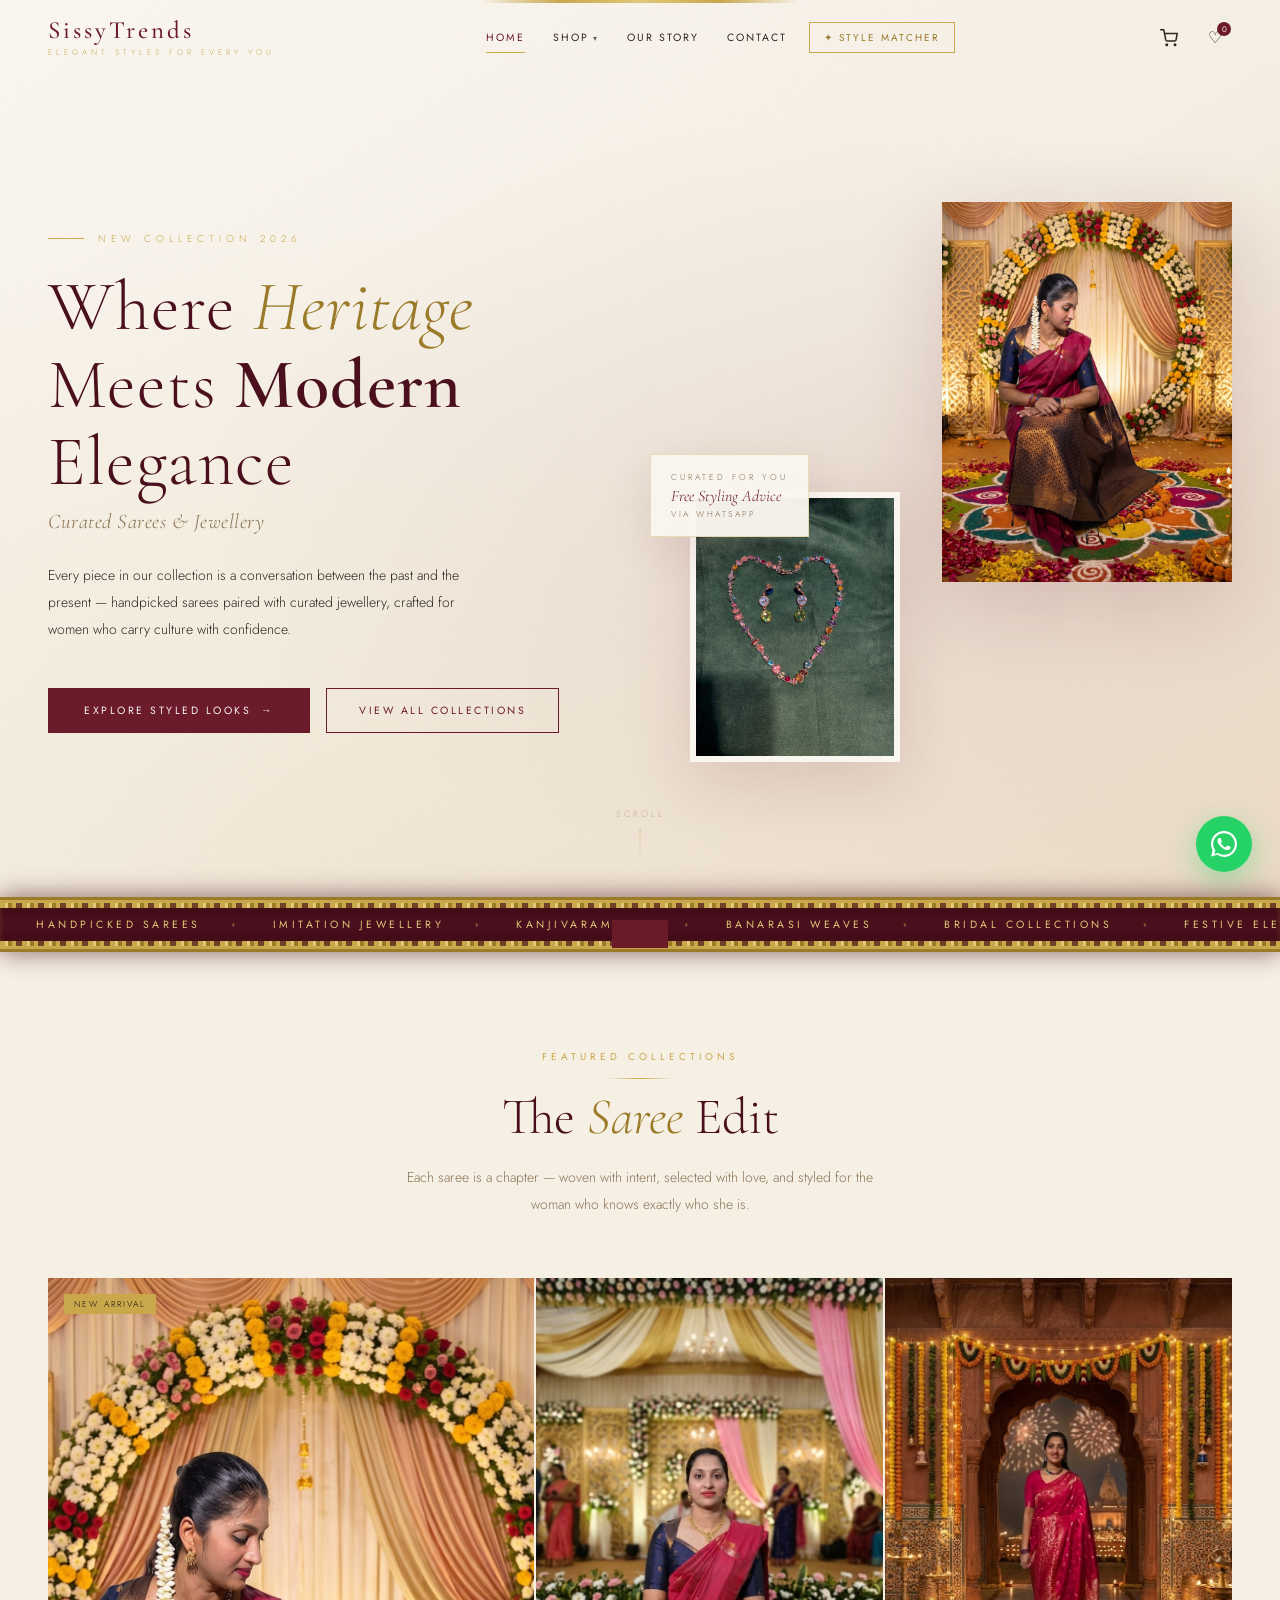
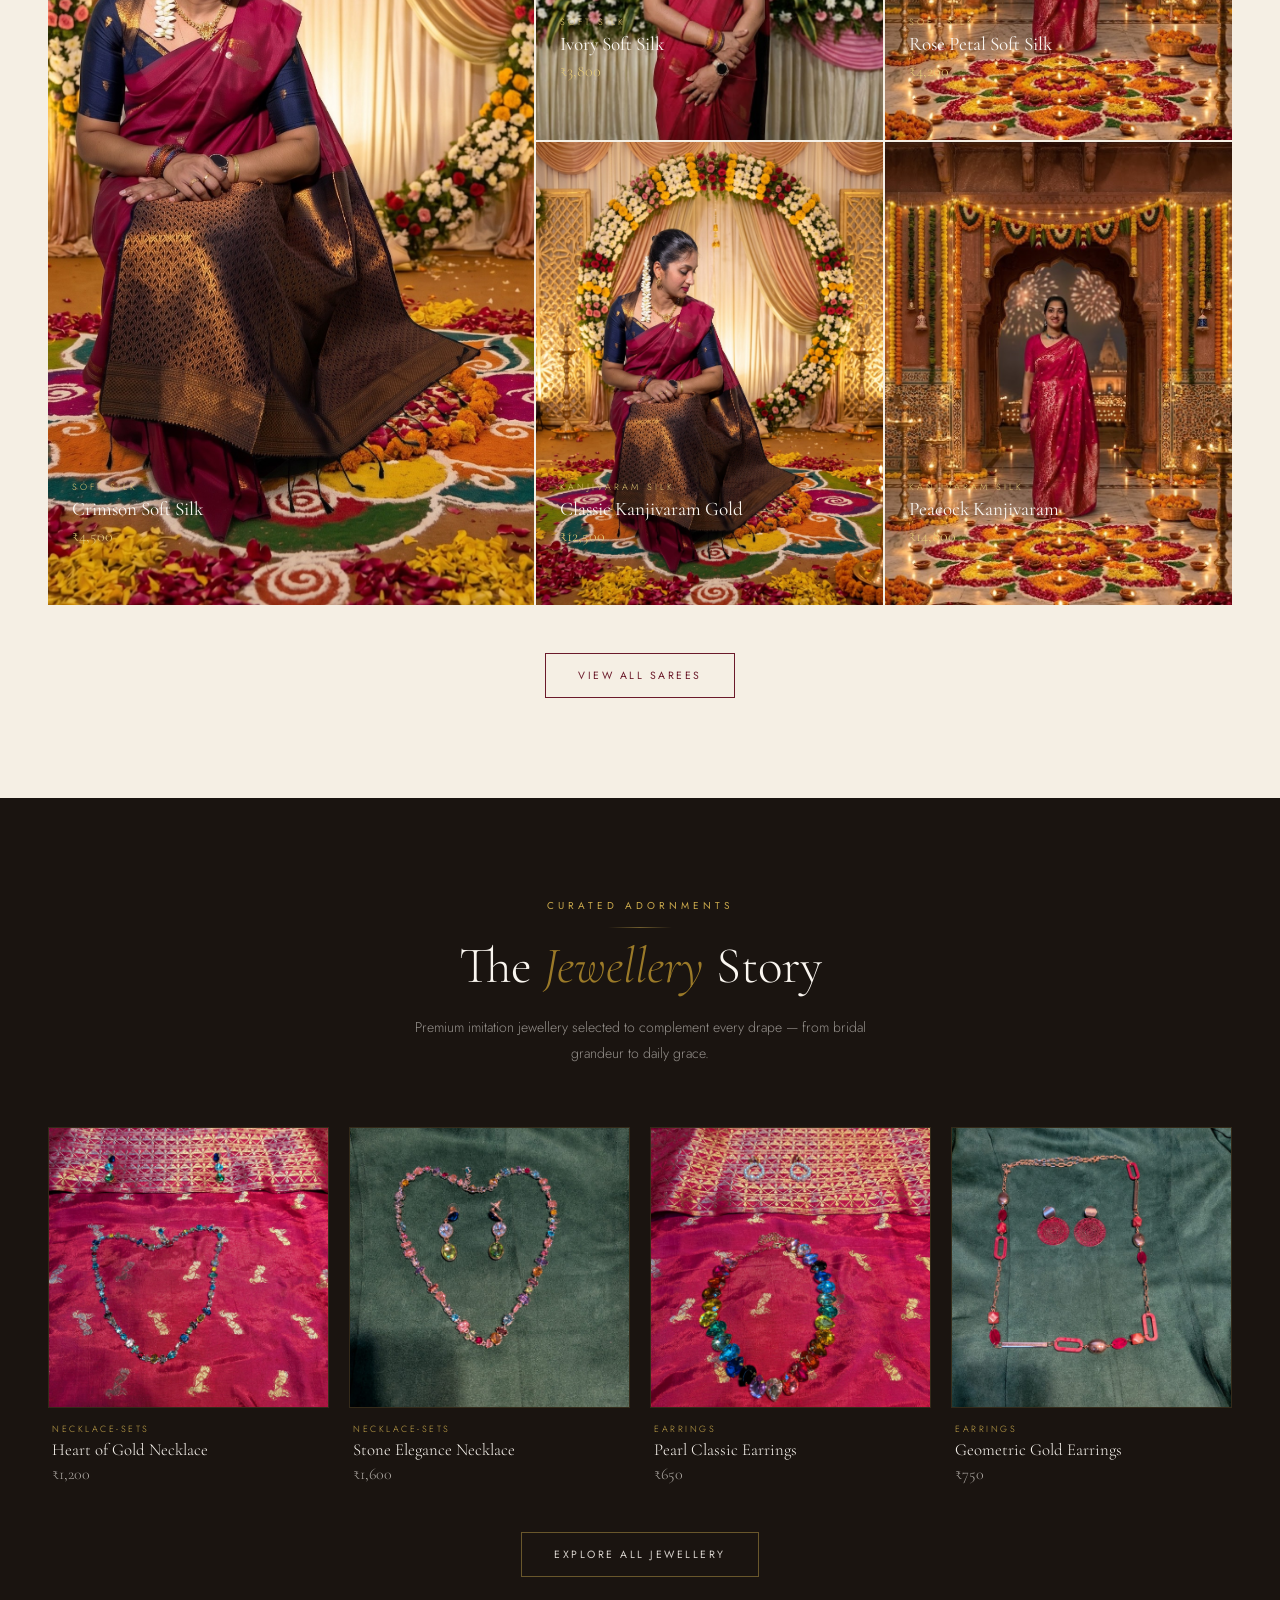
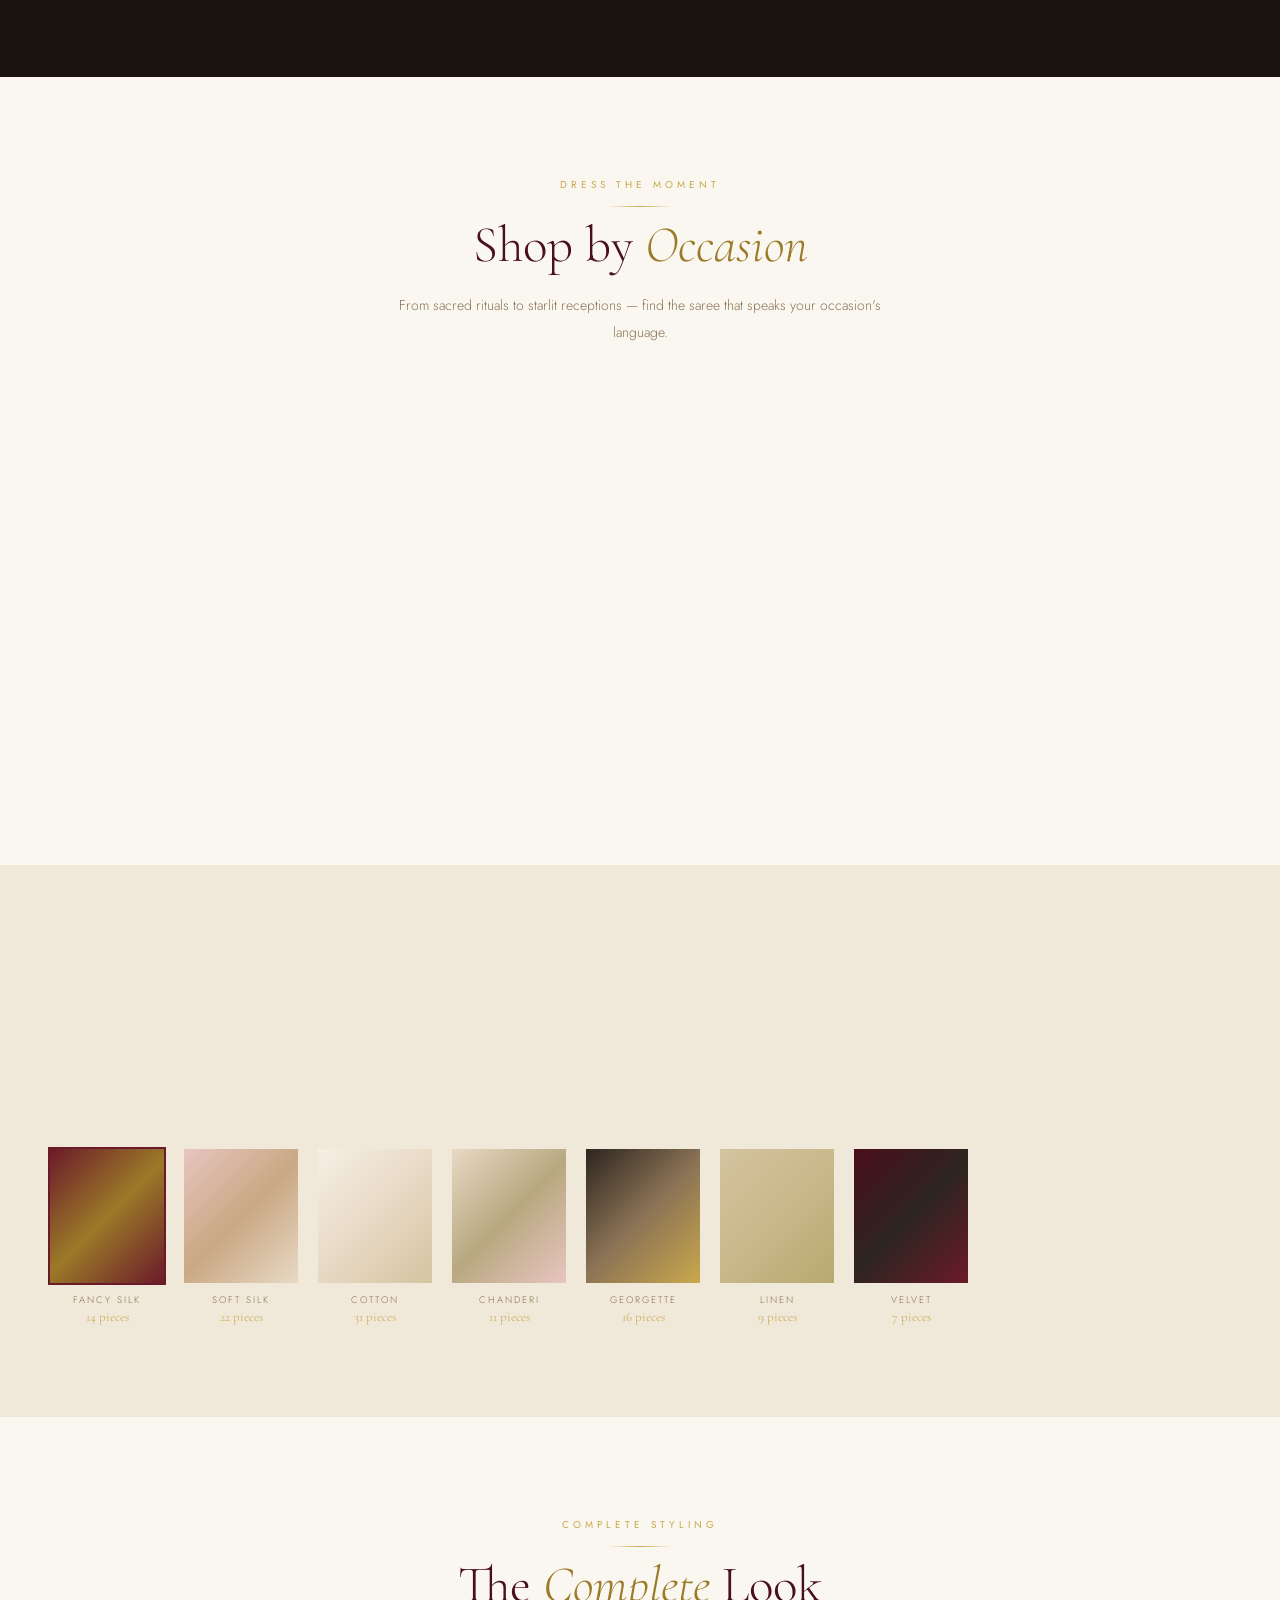
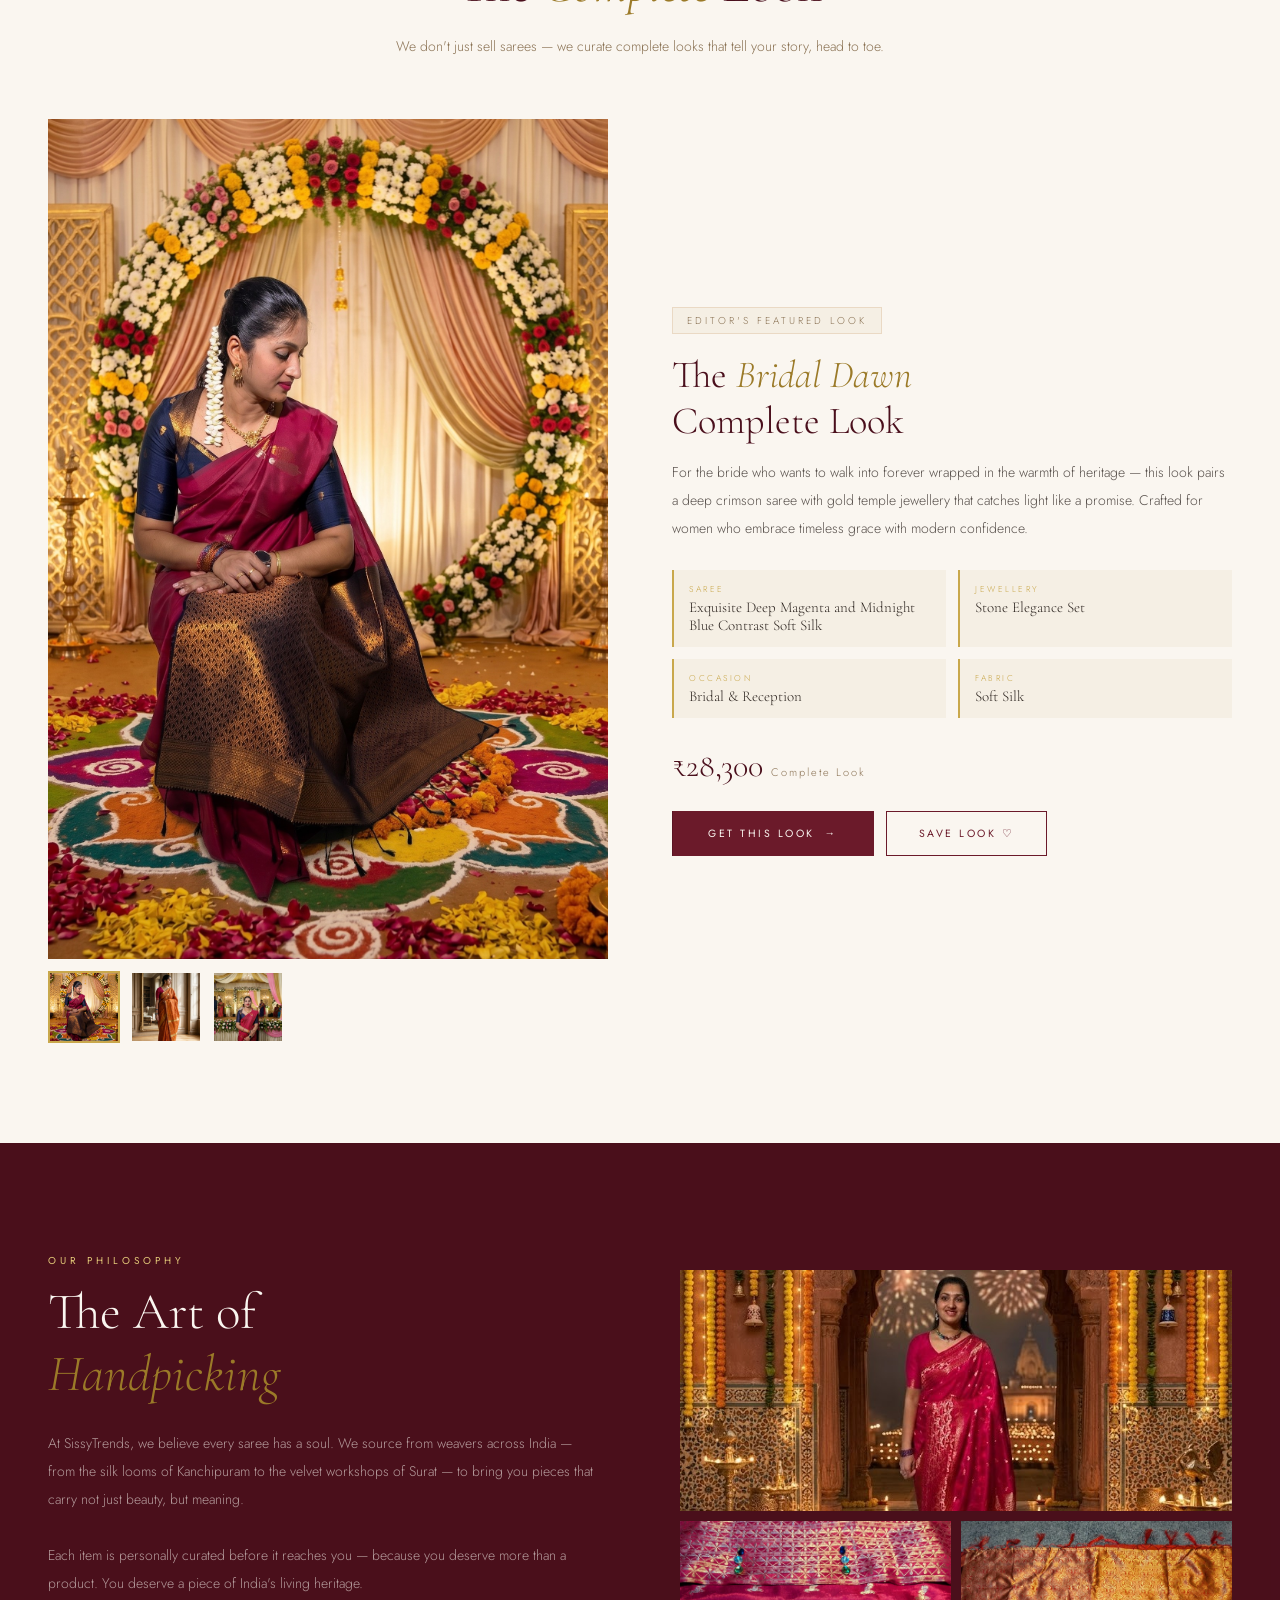
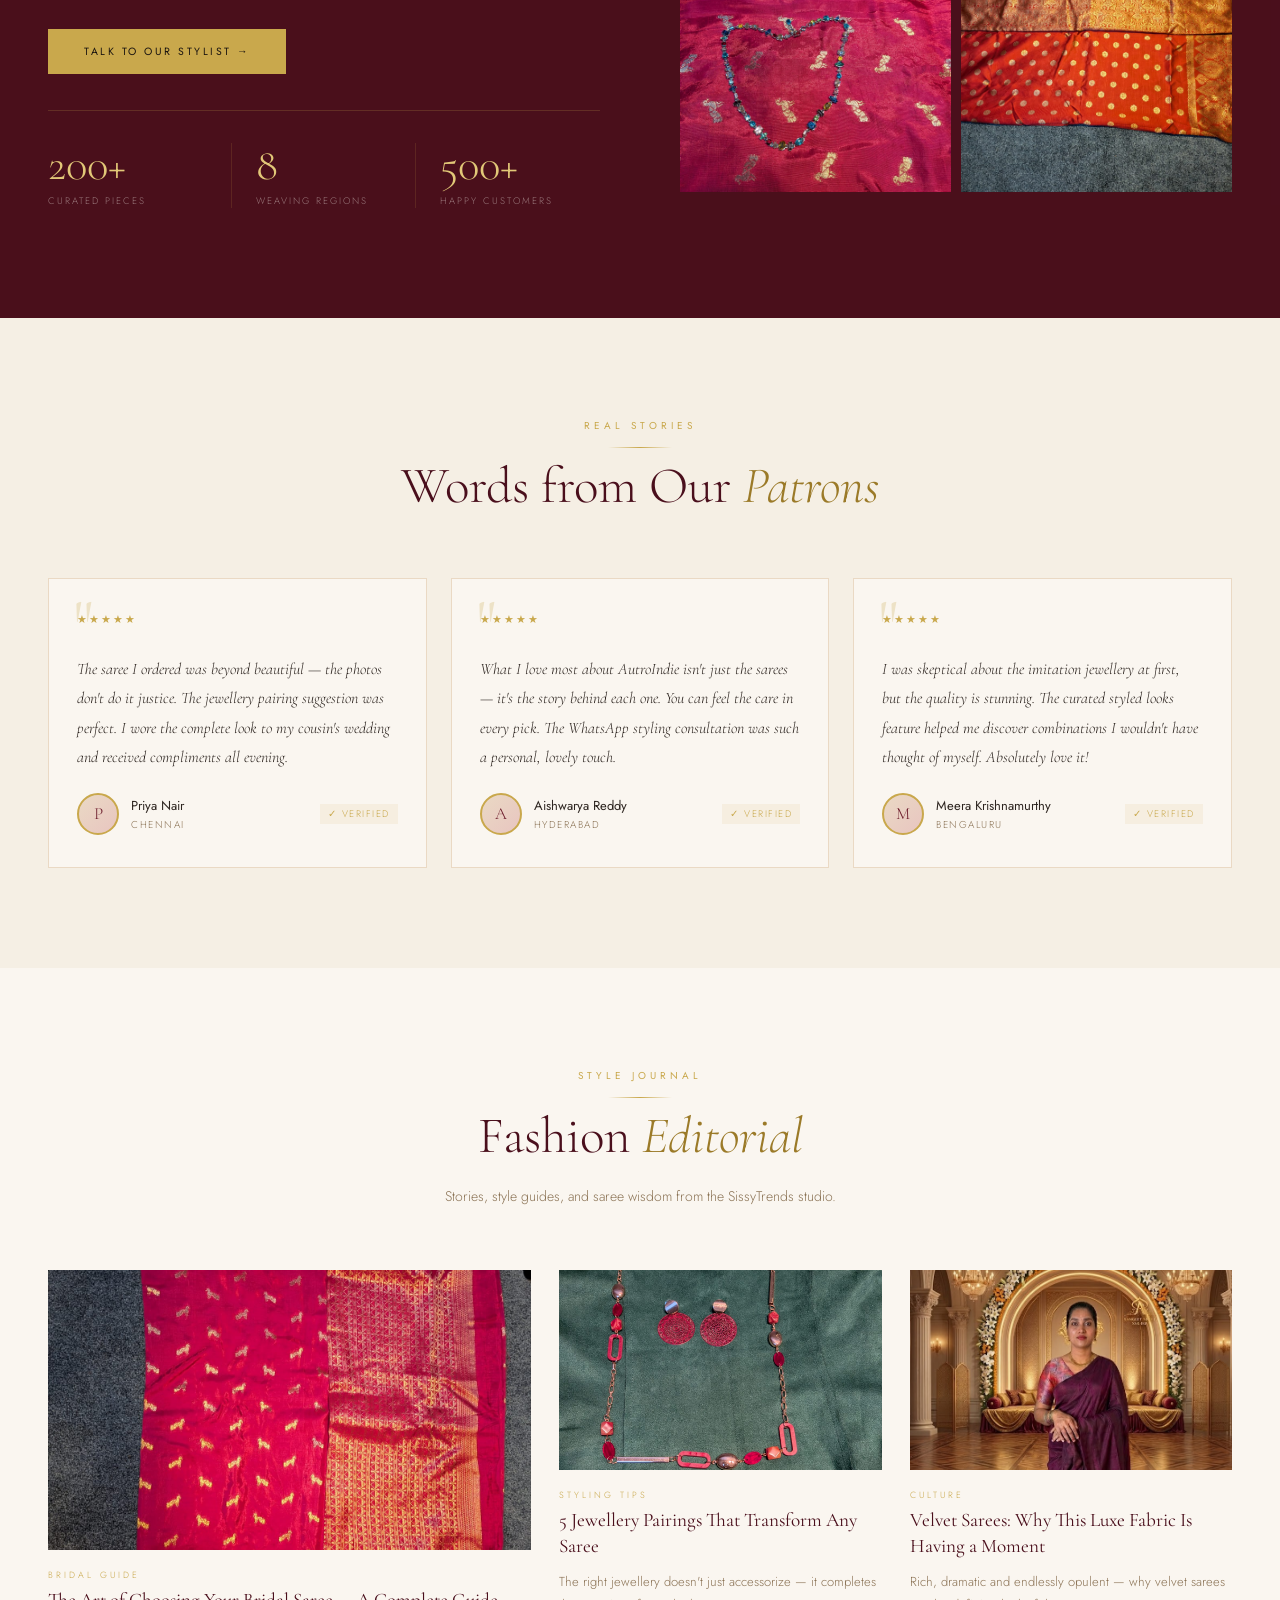
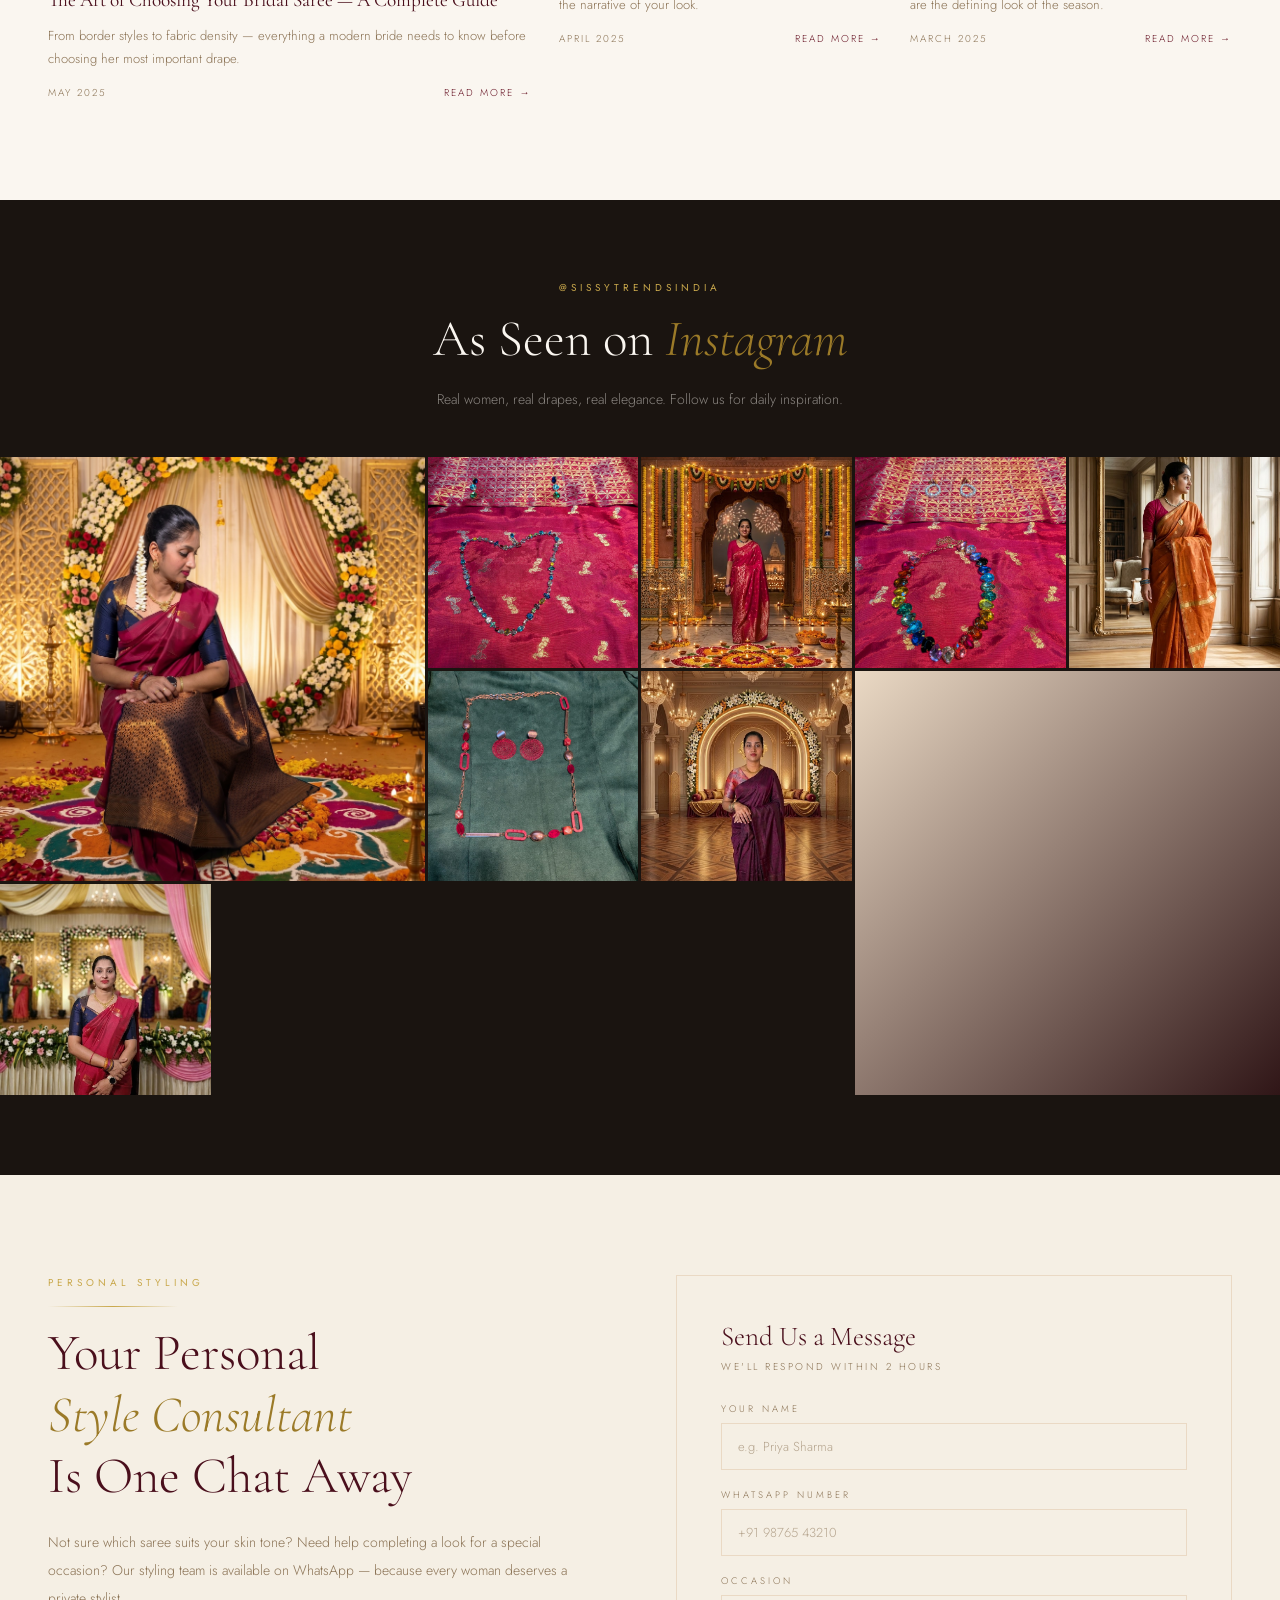
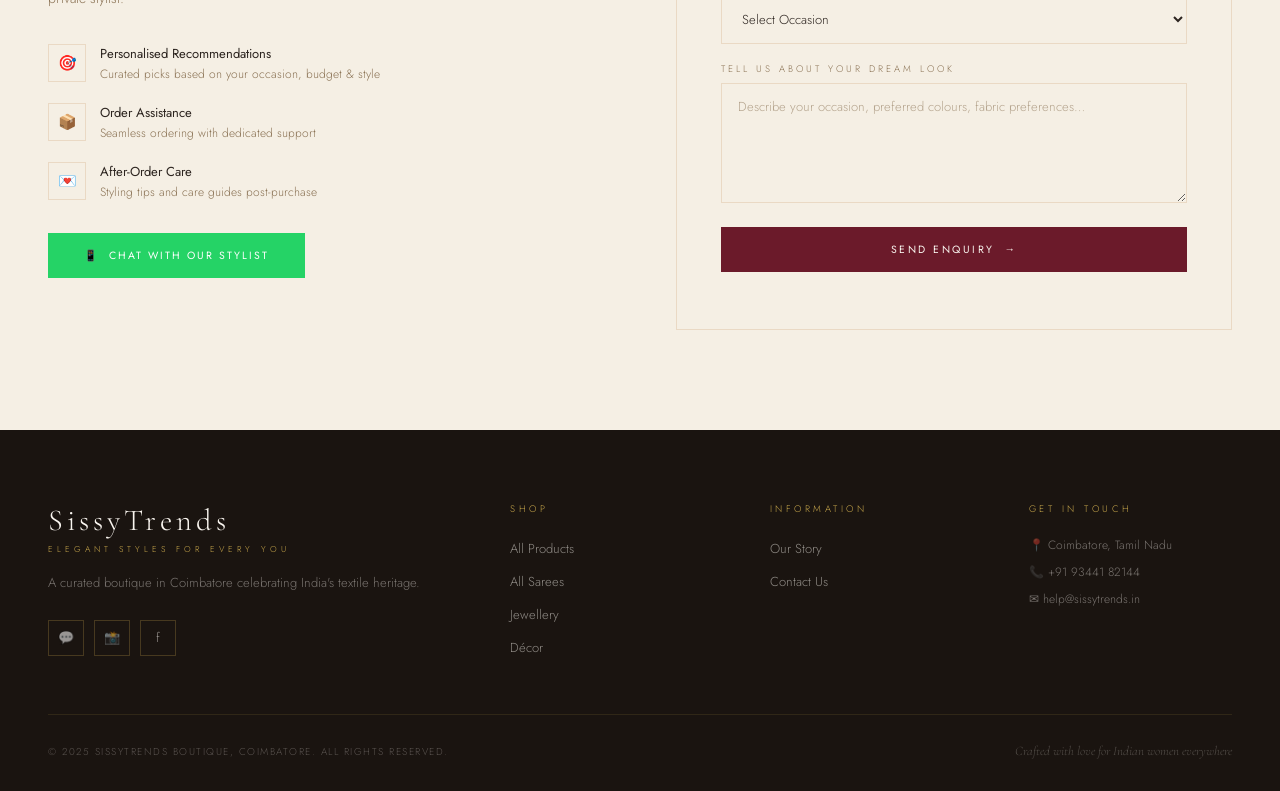
==== commit 942423c2: "Fix stale prices, live Razorpay key, inquiry fixes, backup command" ====
--- a/index.html
+++ b/index.html
@@ -754,7 +754,7 @@
   document.getElementById('navPlaceholder').outerHTML = injectNav('Home', true);
   document.getElementById('footerPlaceholder').outerHTML = injectFooter(true);
   // Razorpay public key — safe to expose in frontend
-  window.__RAZORPAY_KEY = 'rzp_test_TL0rrKLE69HPMA';
+  window.__RAZORPAY_KEY = 'rzp_live_TLAyLa3O8Vd4xI';
 
   function observeNew(root) {
     root.querySelectorAll('.reveal:not(.visible)').forEach(r => {
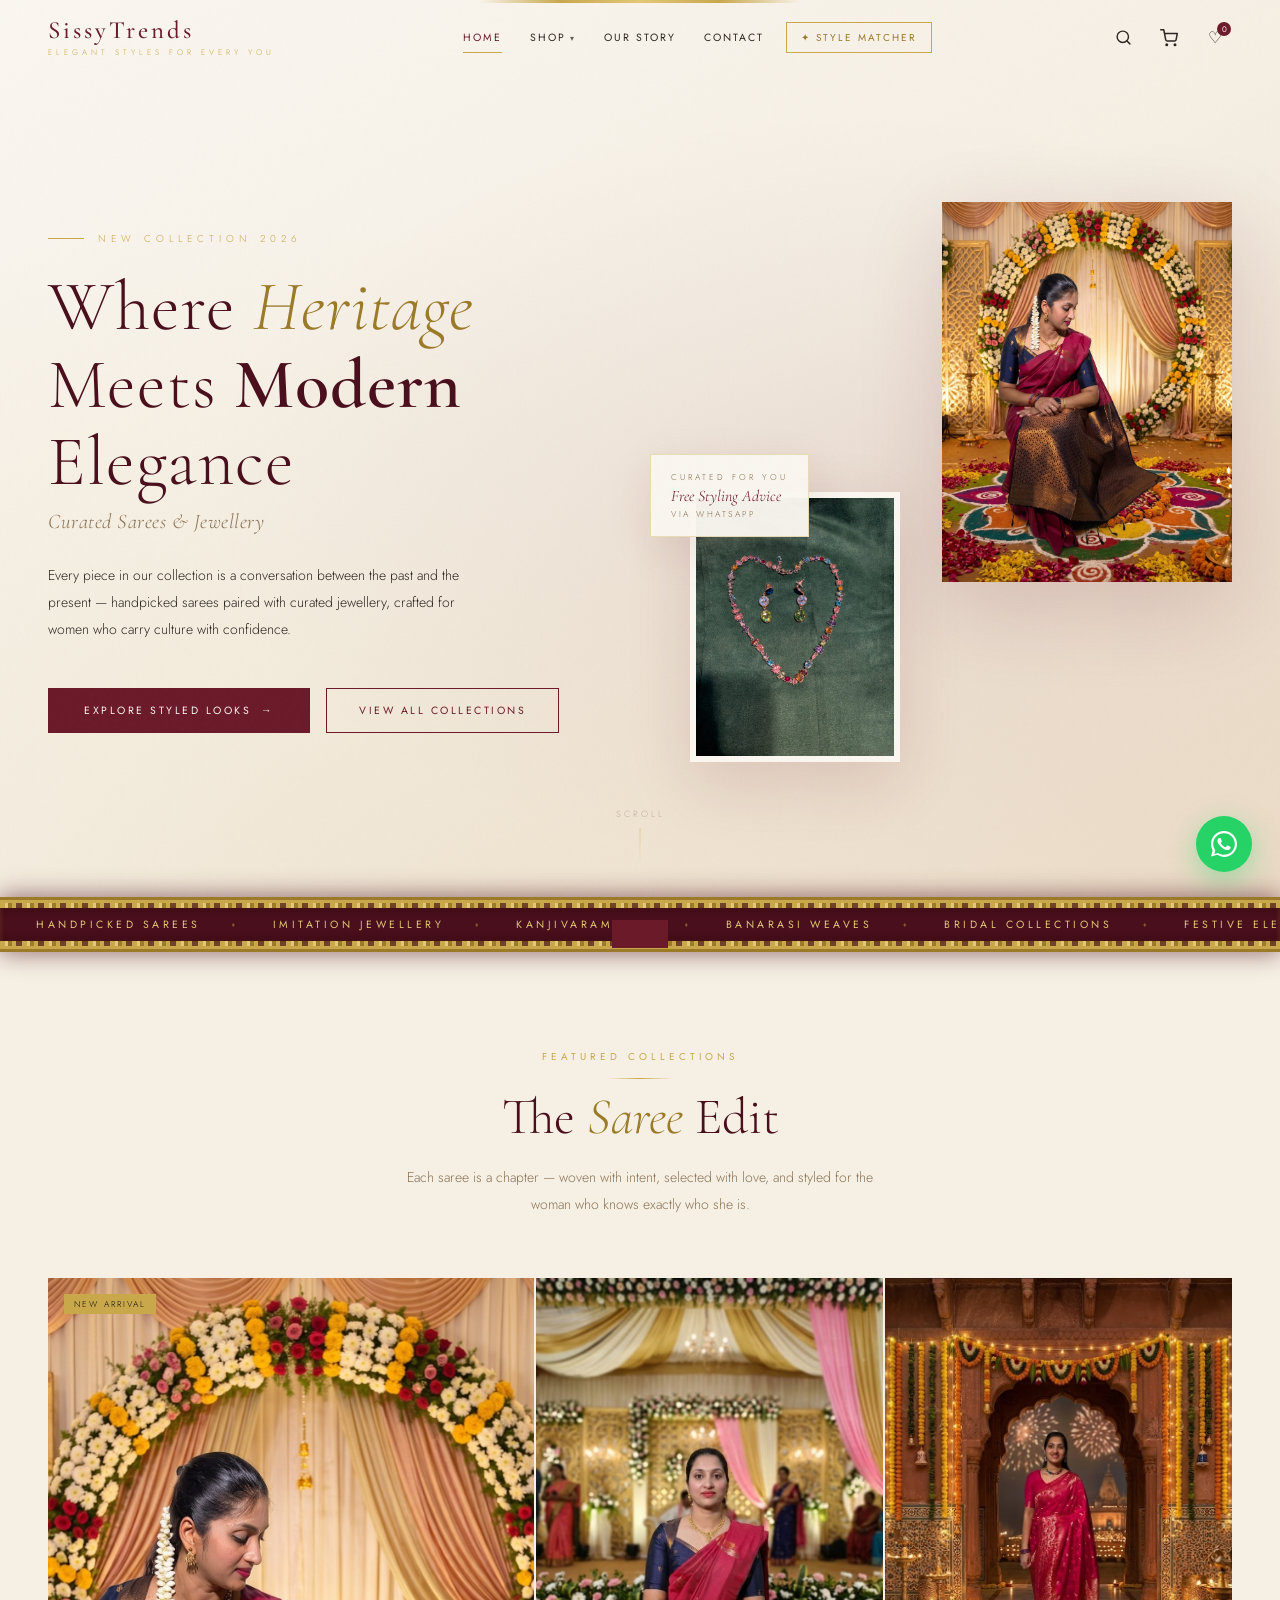
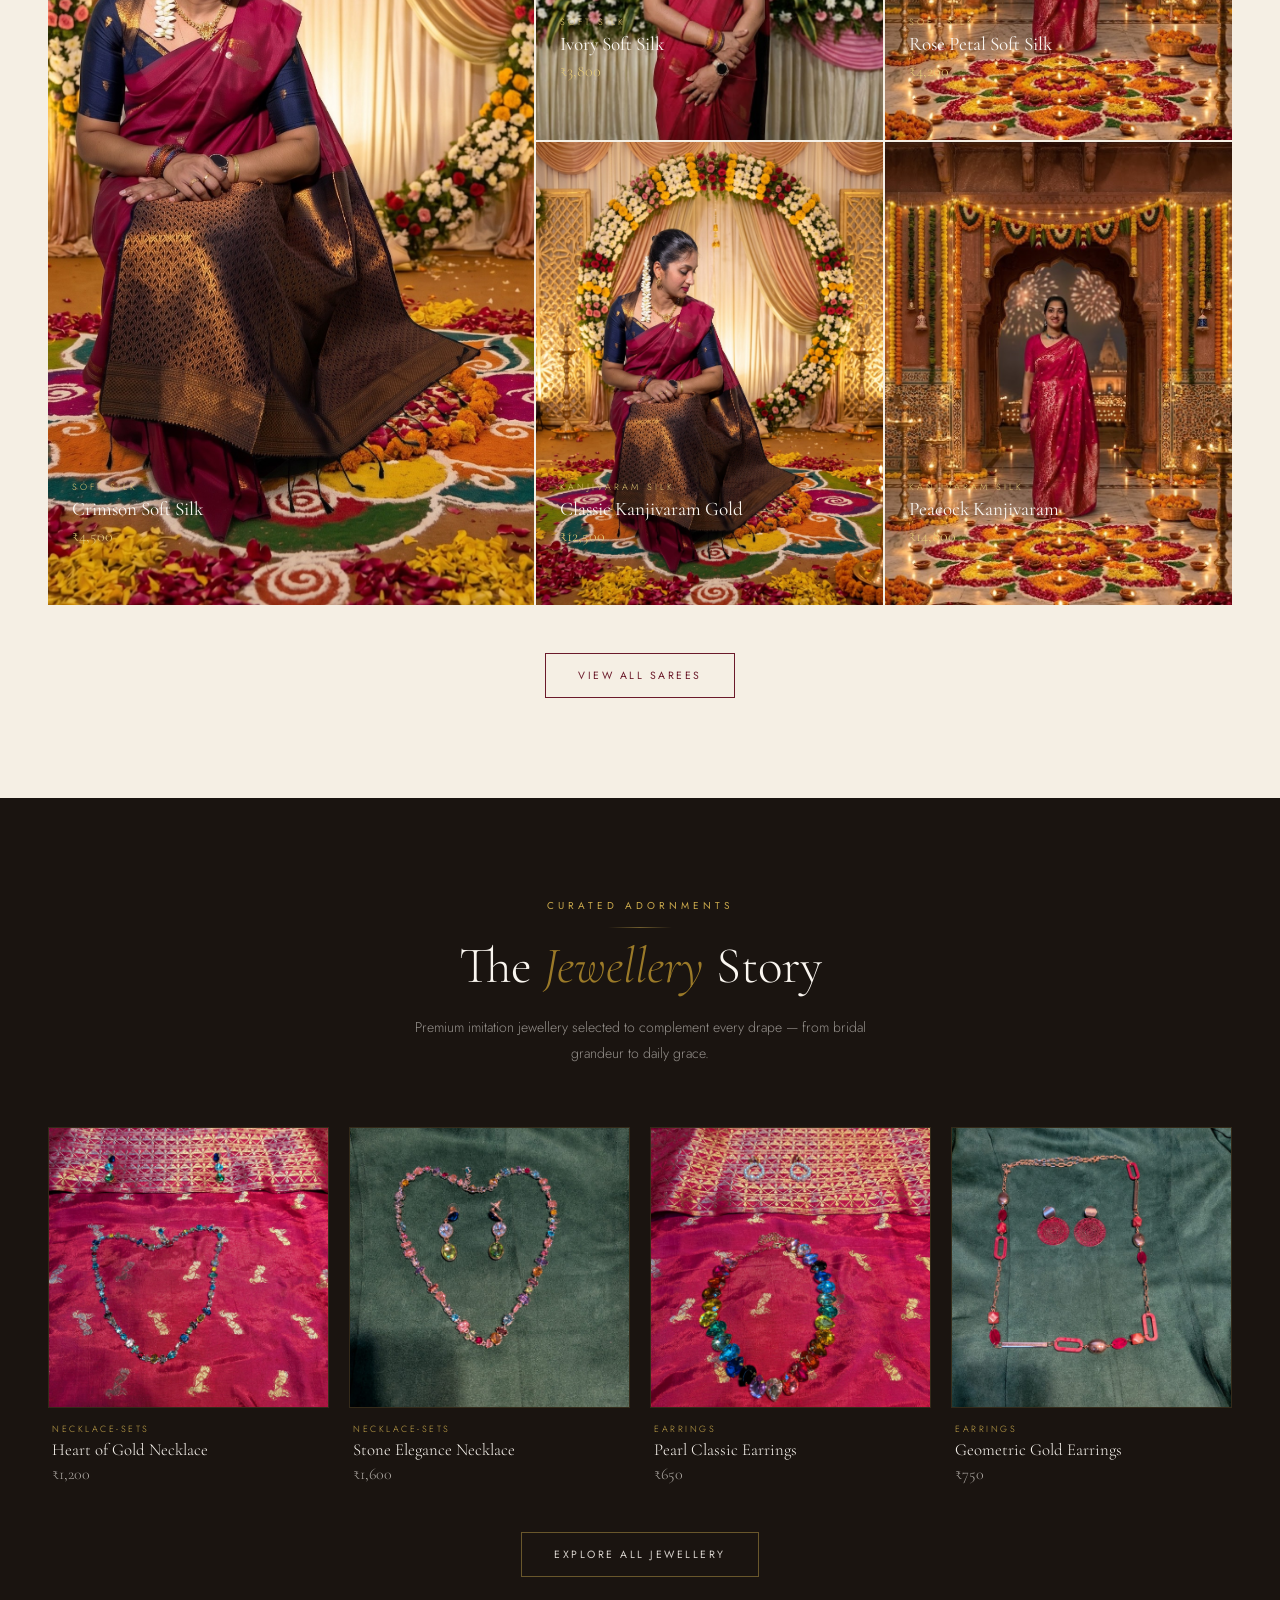
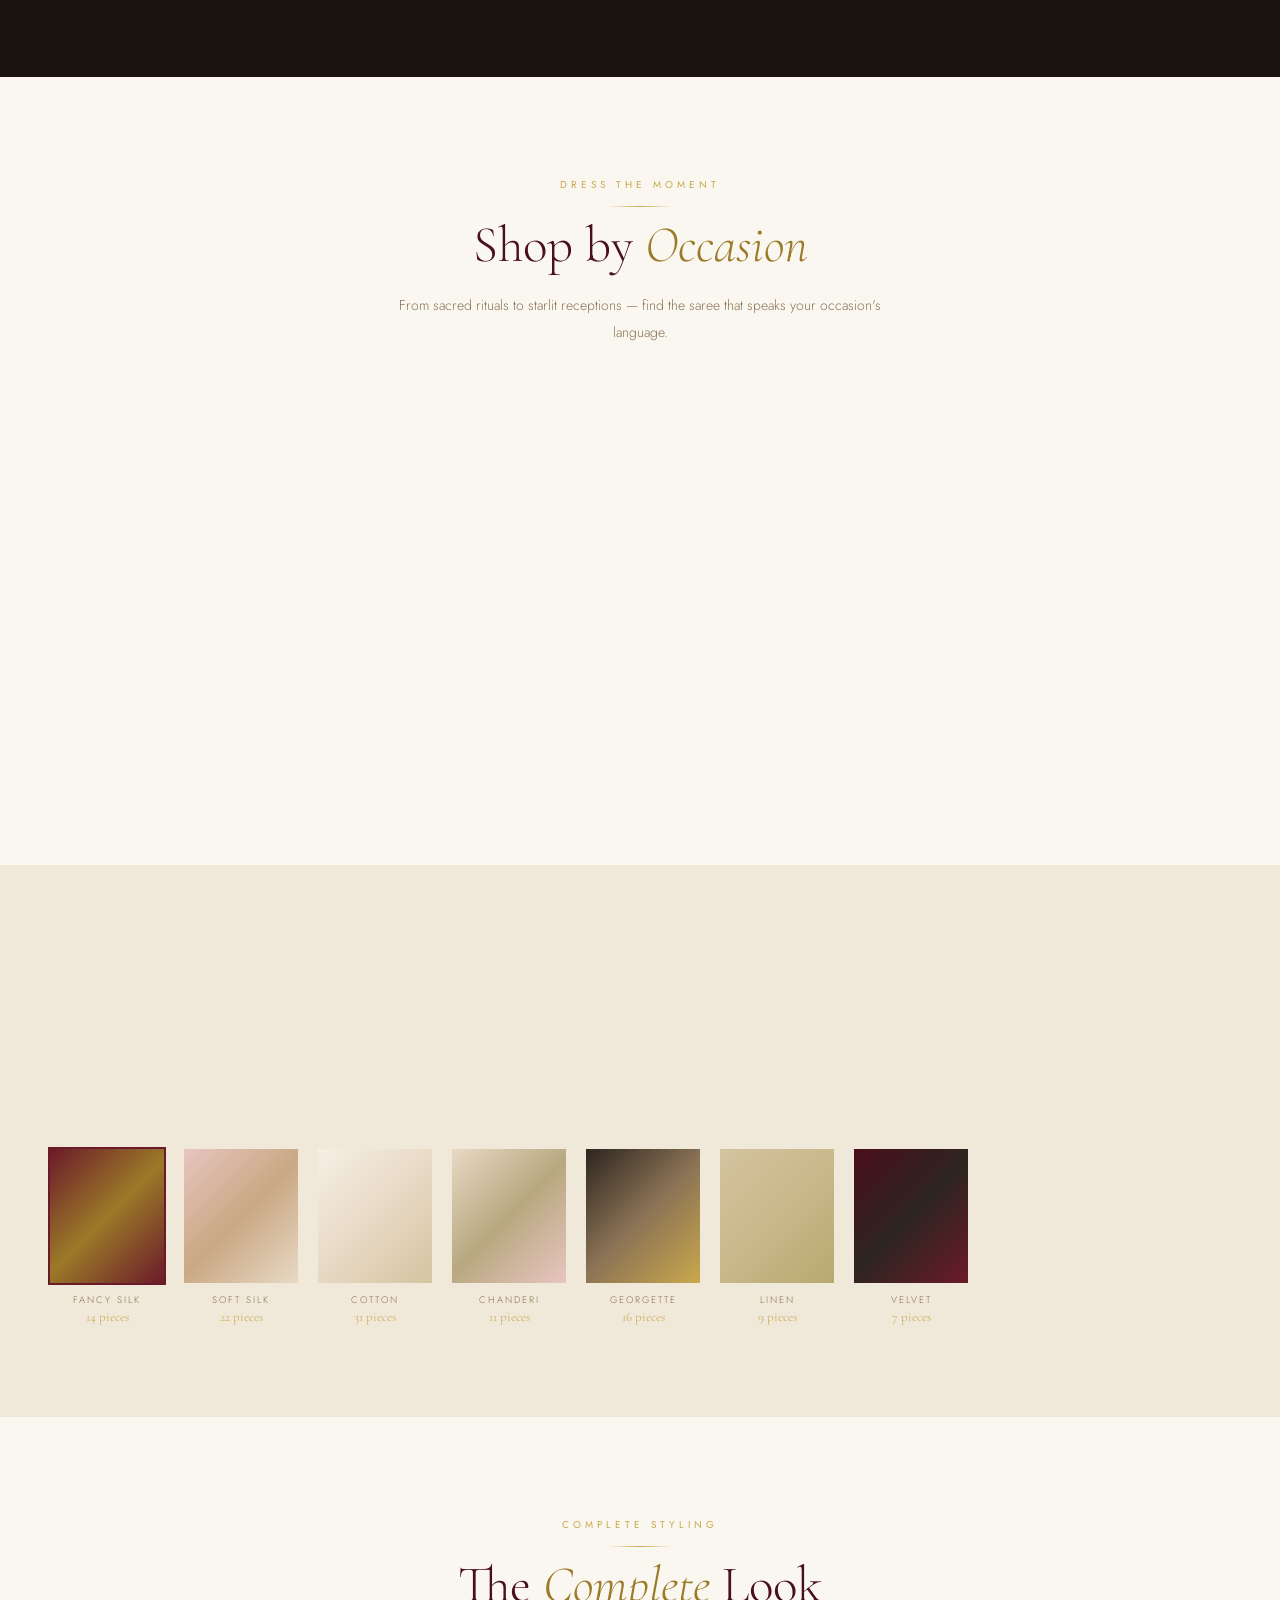
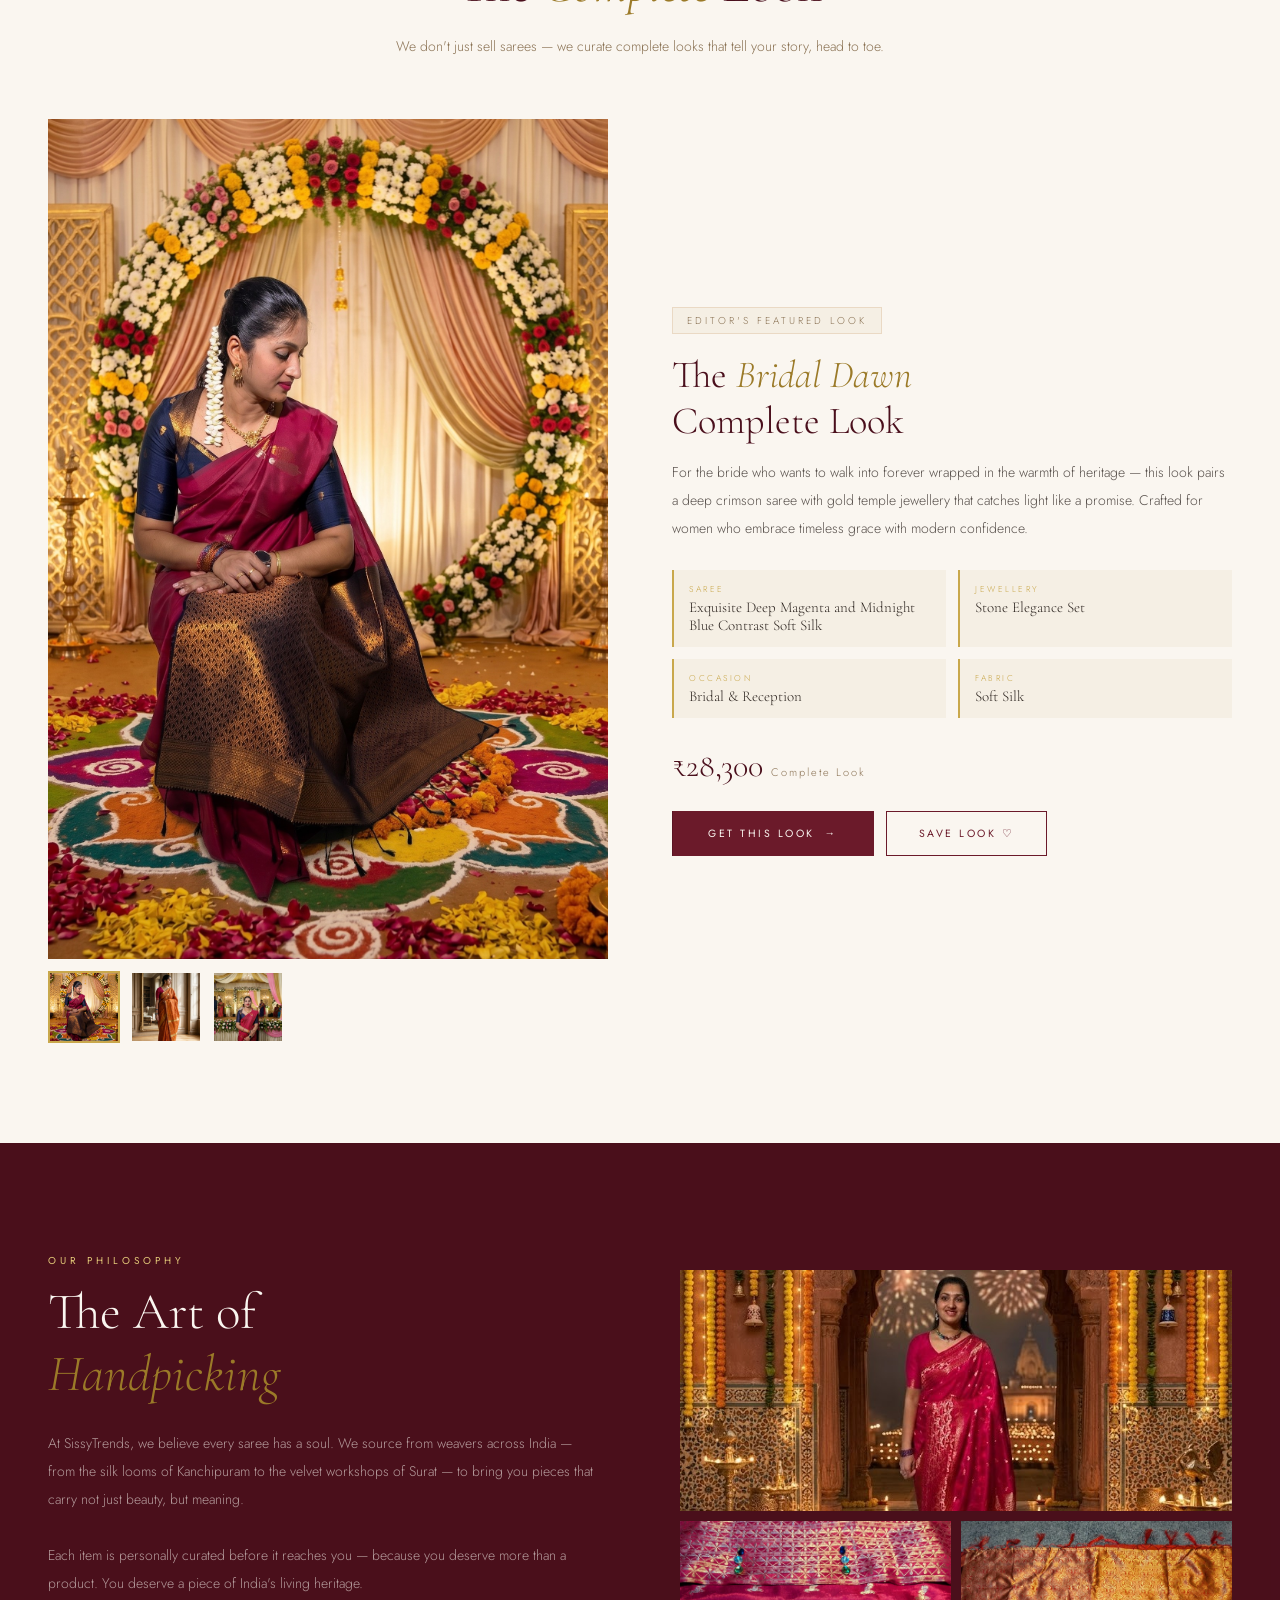
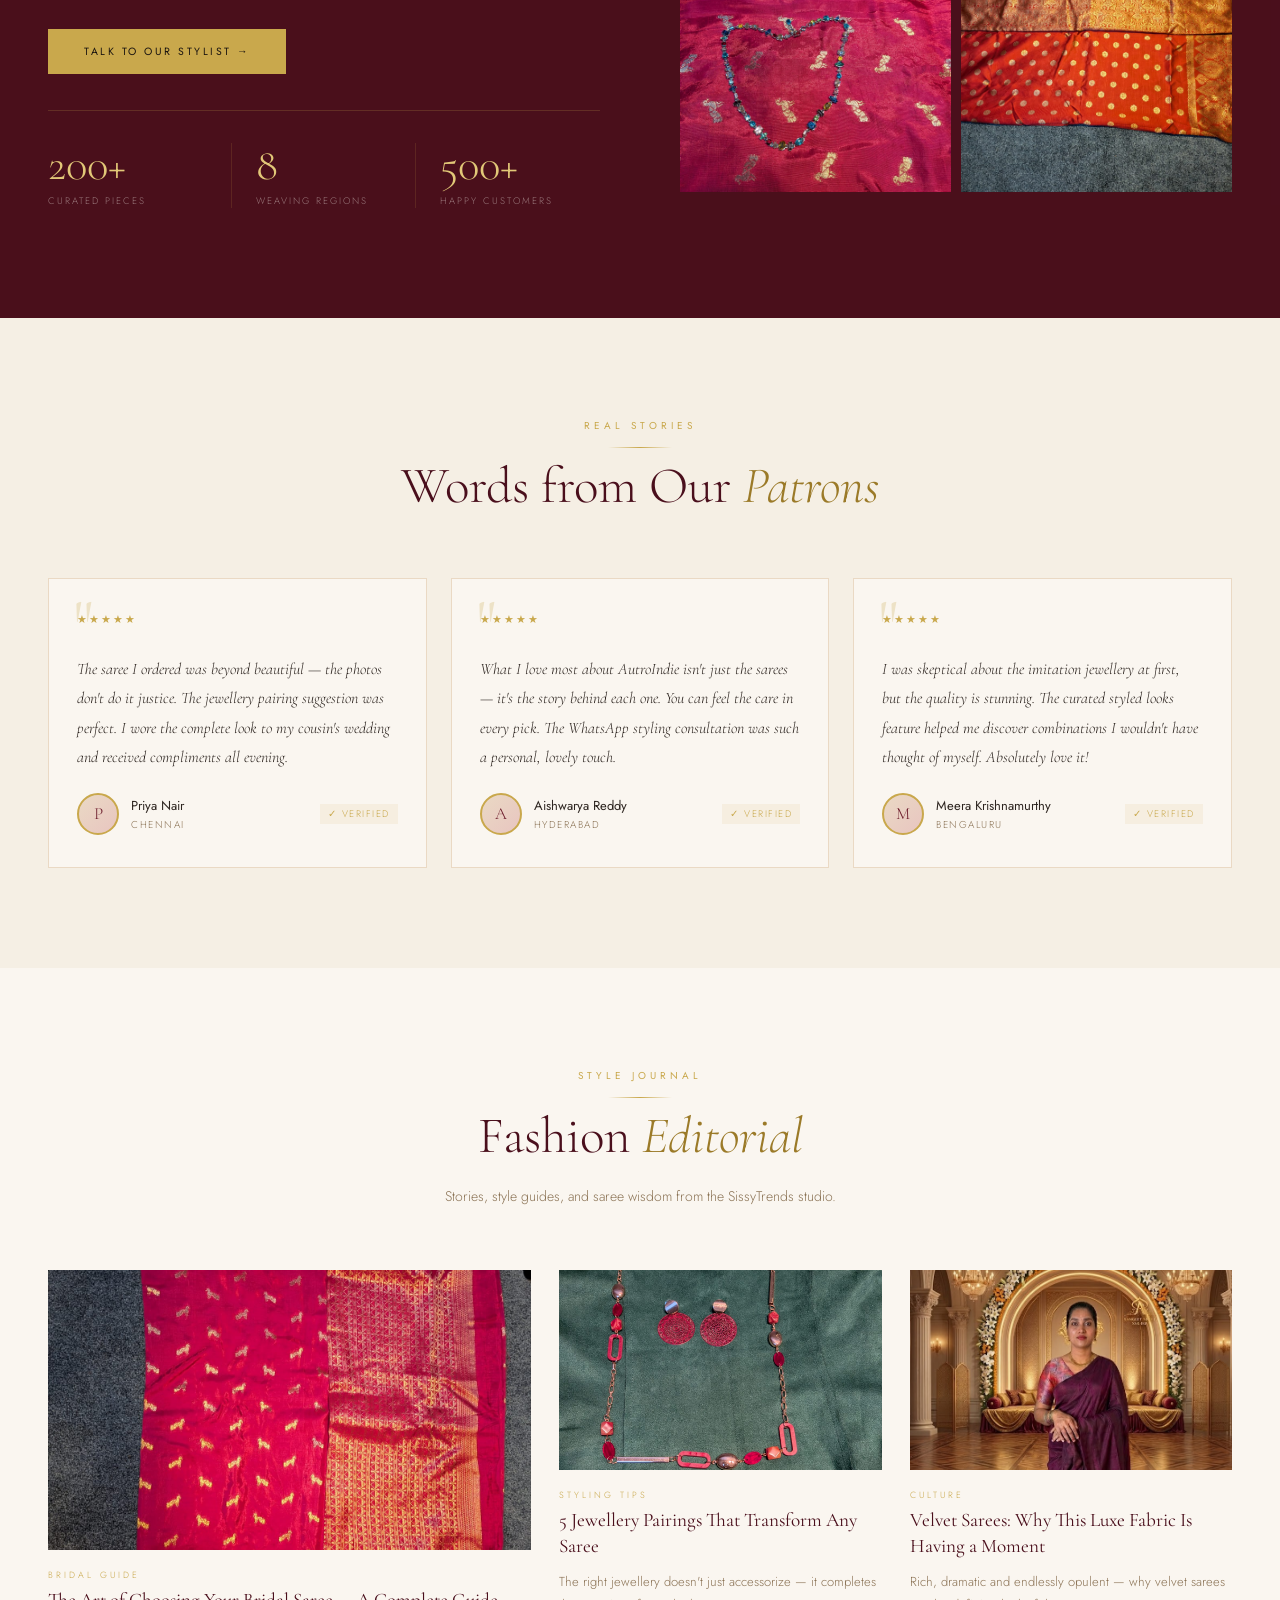
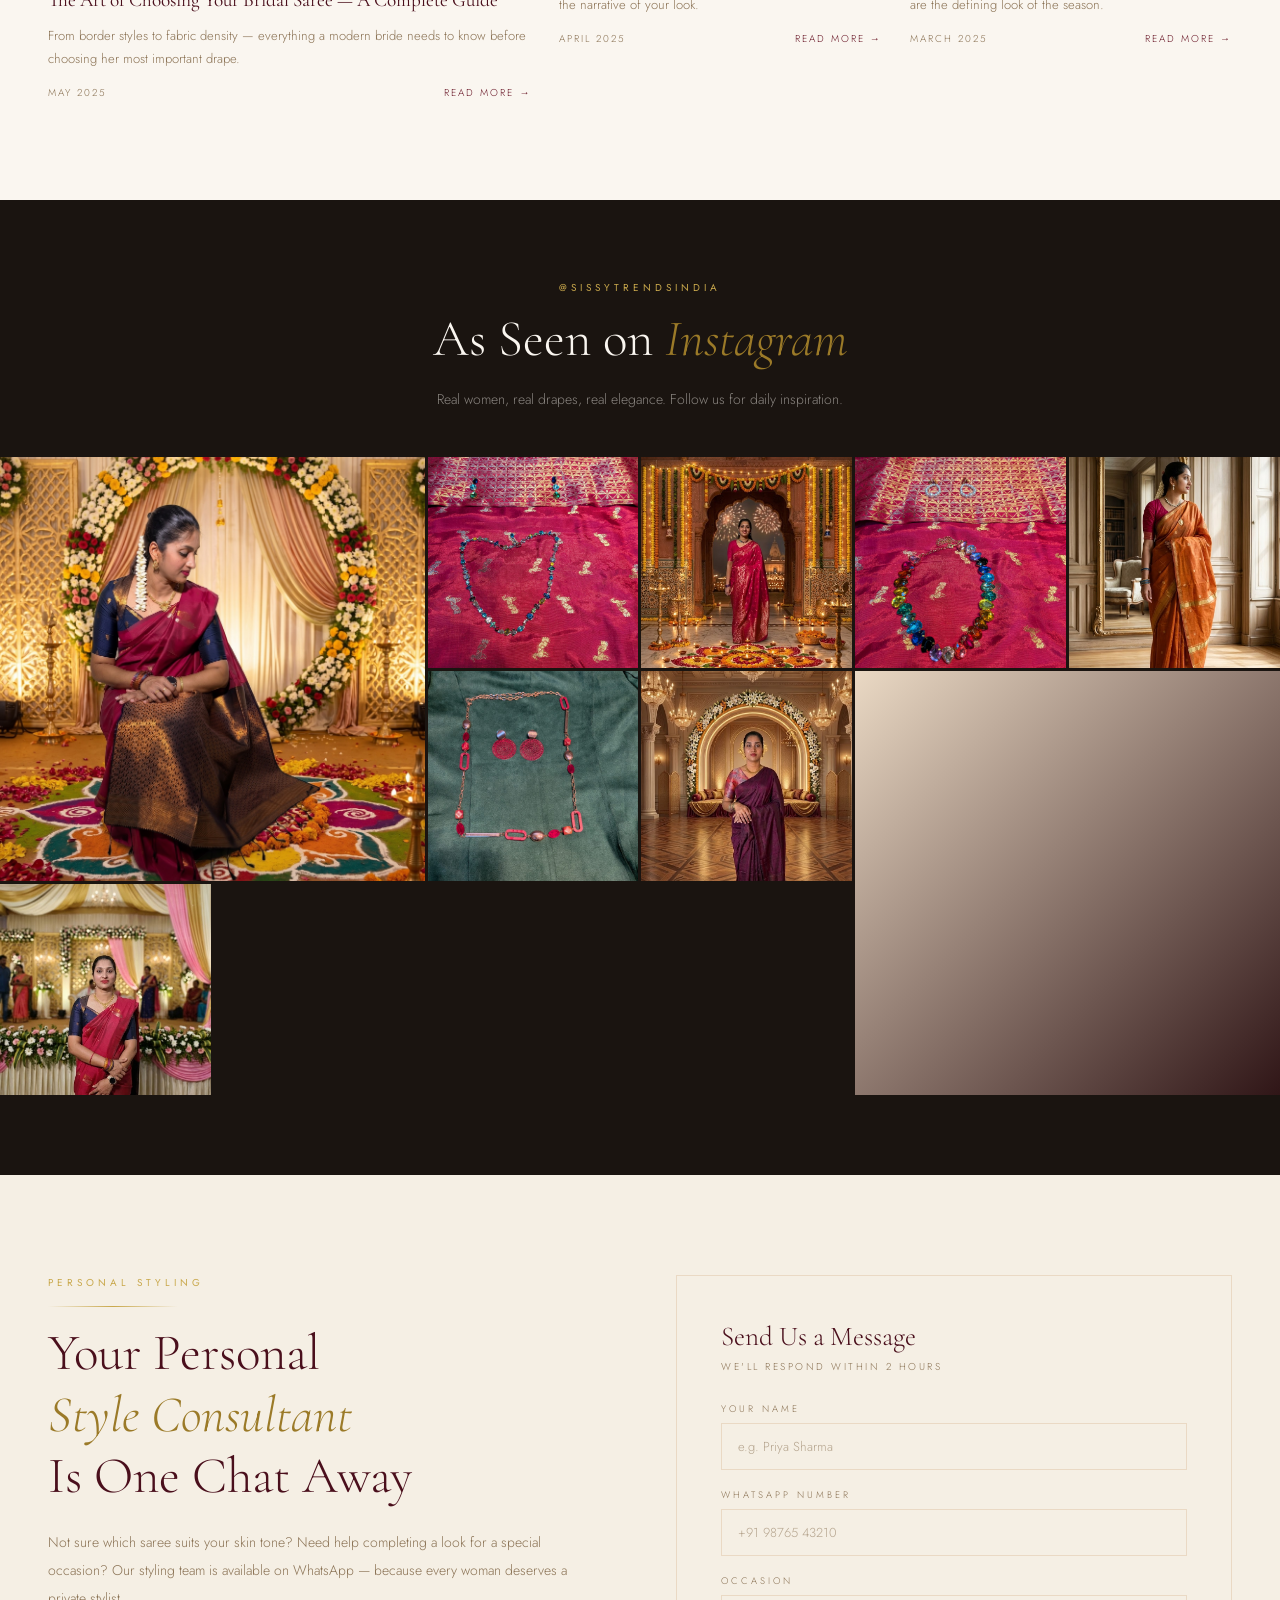
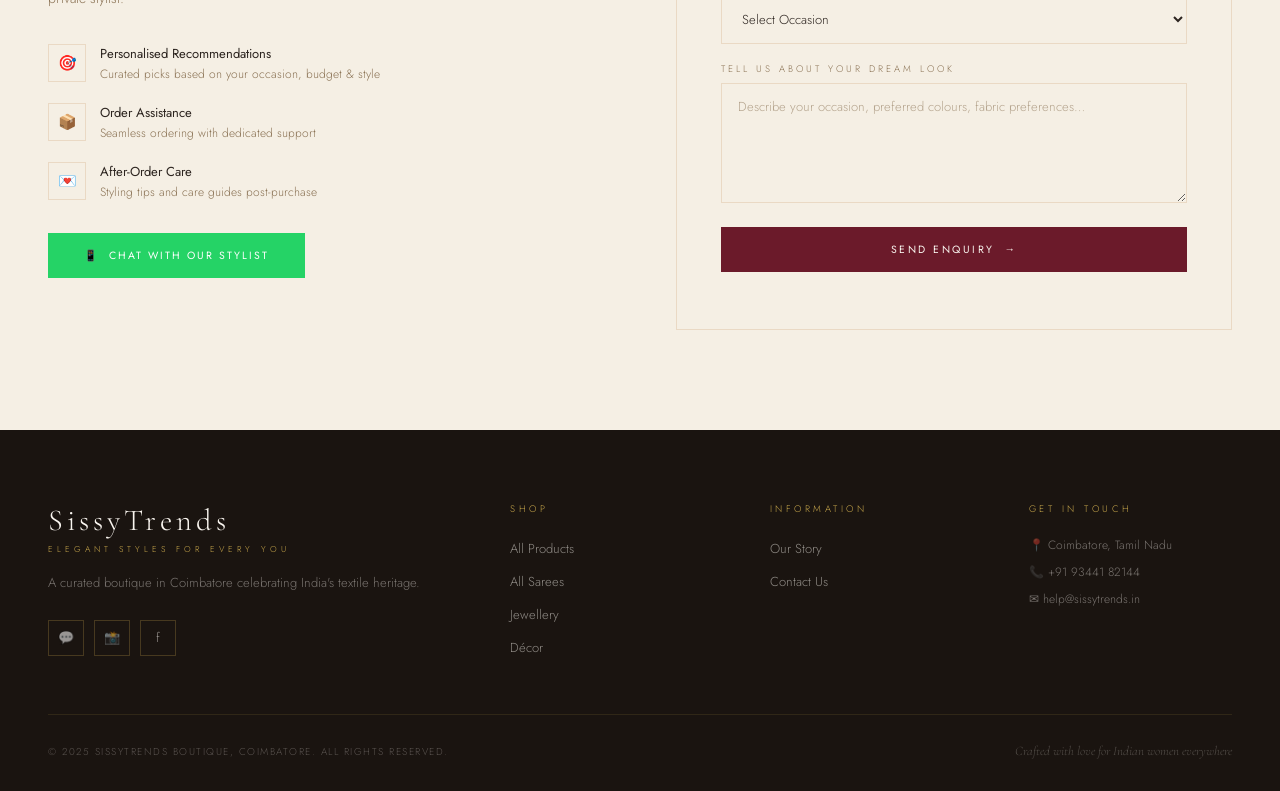
==== commit 807644f0: "Secure admin login via server-side validation, remove hardcoded keys, fix shipping address fields, I" ====
--- a/index.html
+++ b/index.html
@@ -754,7 +754,7 @@
   document.getElementById('navPlaceholder').outerHTML = injectNav('Home', true);
   document.getElementById('footerPlaceholder').outerHTML = injectFooter(true);
   // Razorpay public key — safe to expose in frontend
-  window.__RAZORPAY_KEY = 'rzp_live_TLAyLa3O8Vd4xI';
+  window.__RAZORPAY_KEY = window.__RAZORPAY_KEY || '';  // Set via api.py inline injection
 
   function observeNew(root) {
     root.querySelectorAll('.reveal:not(.visible)').forEach(r => {
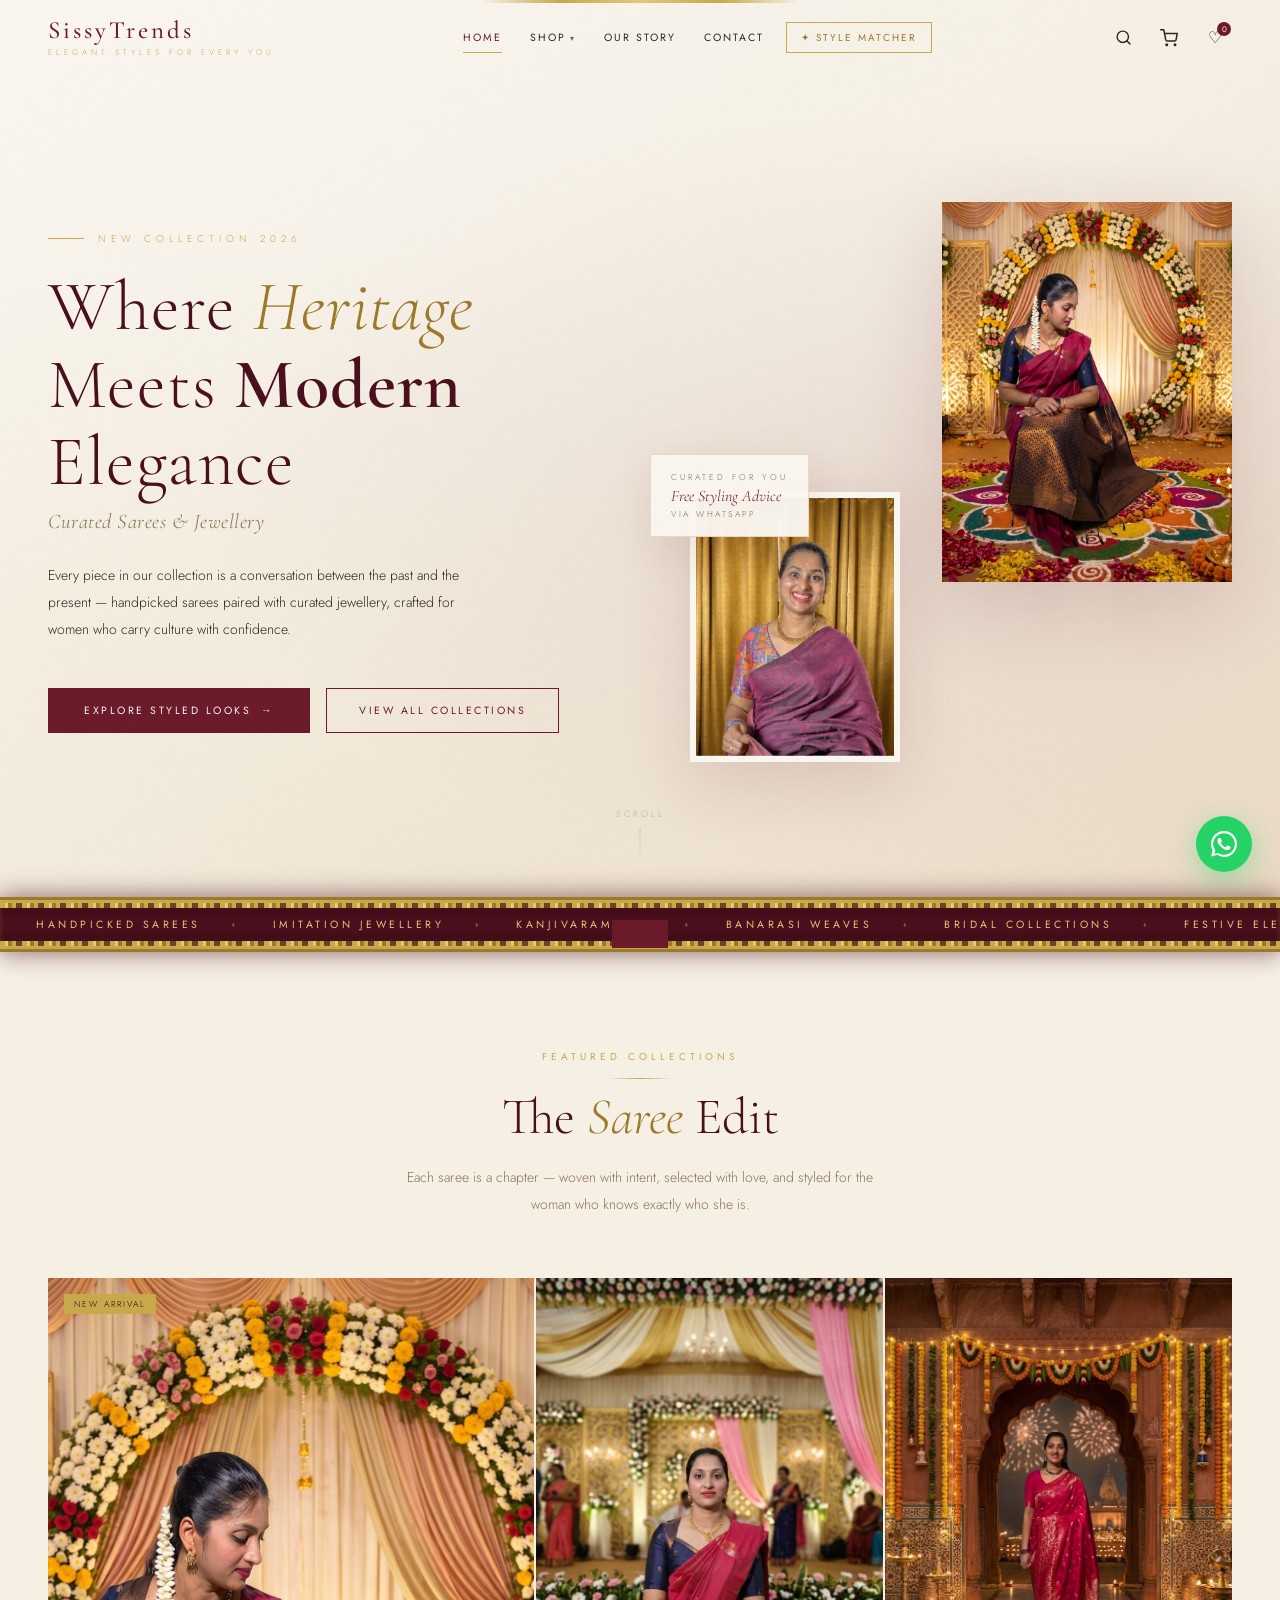
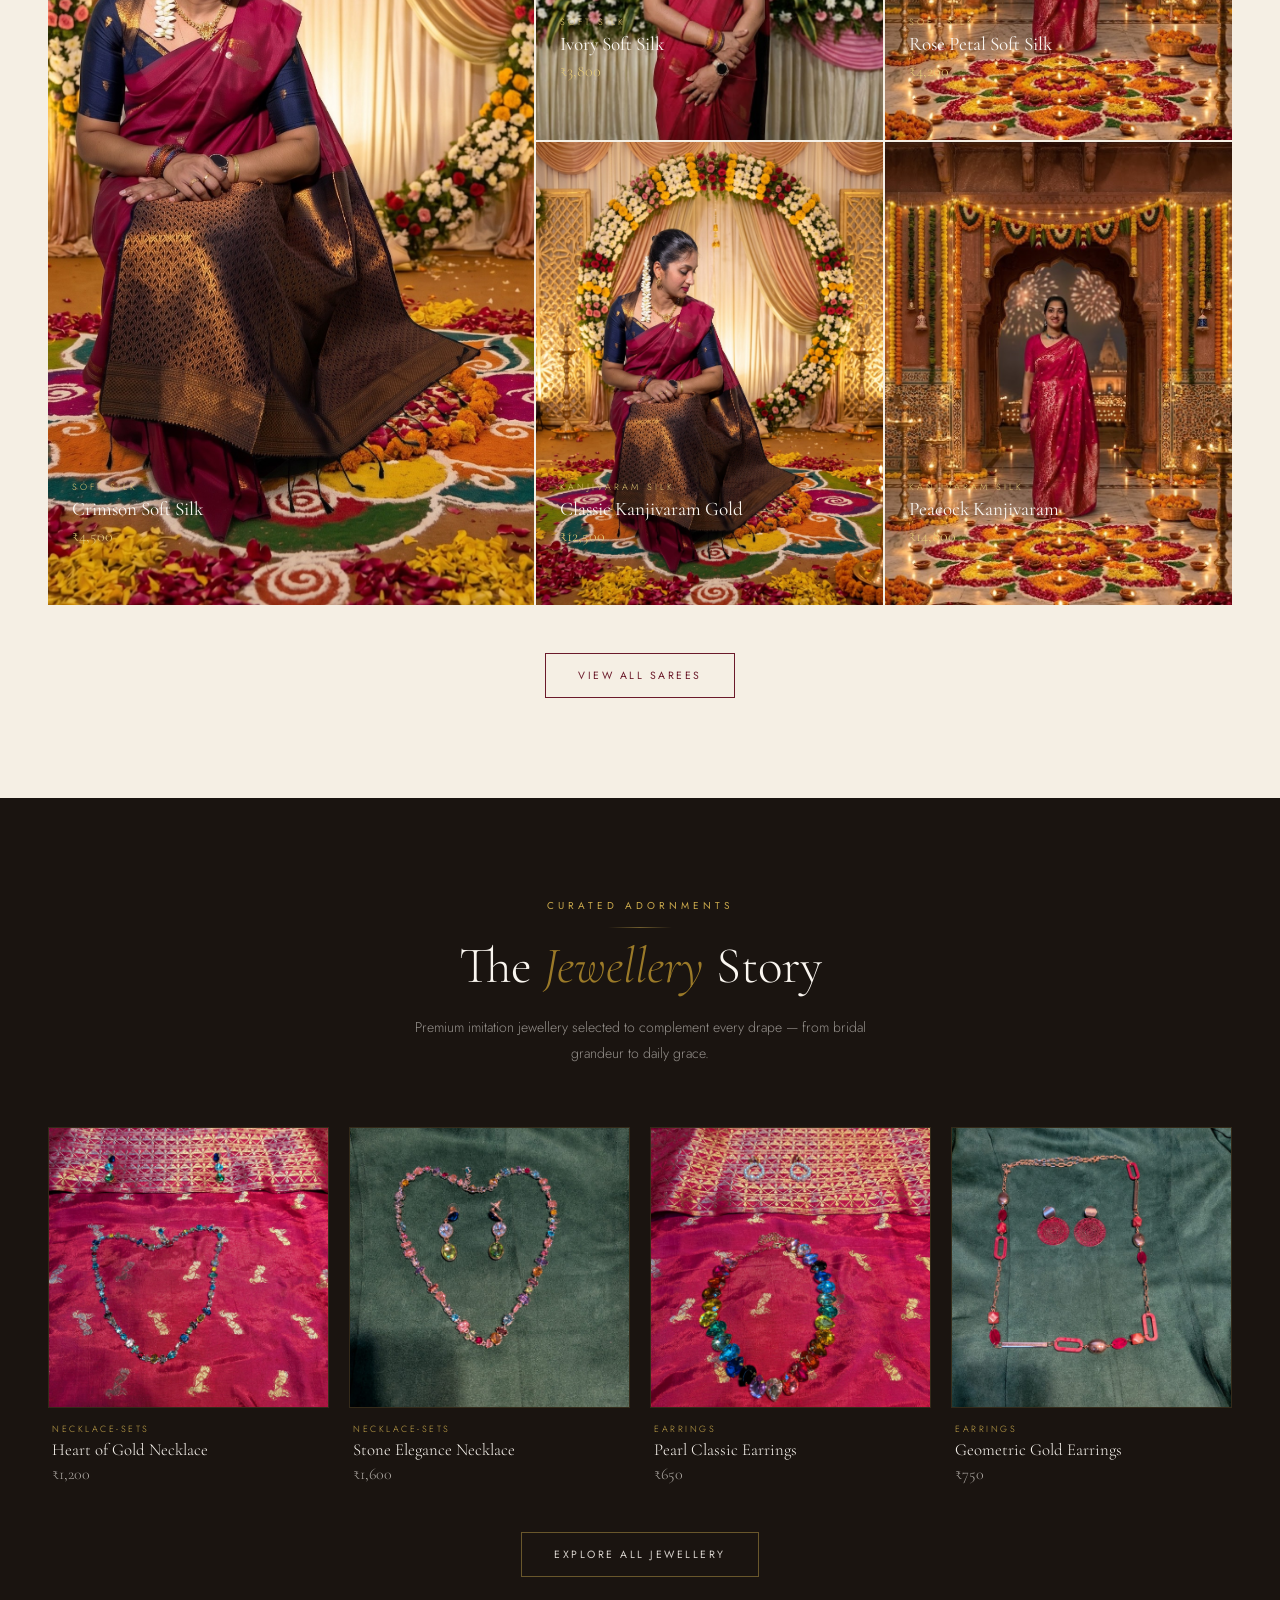
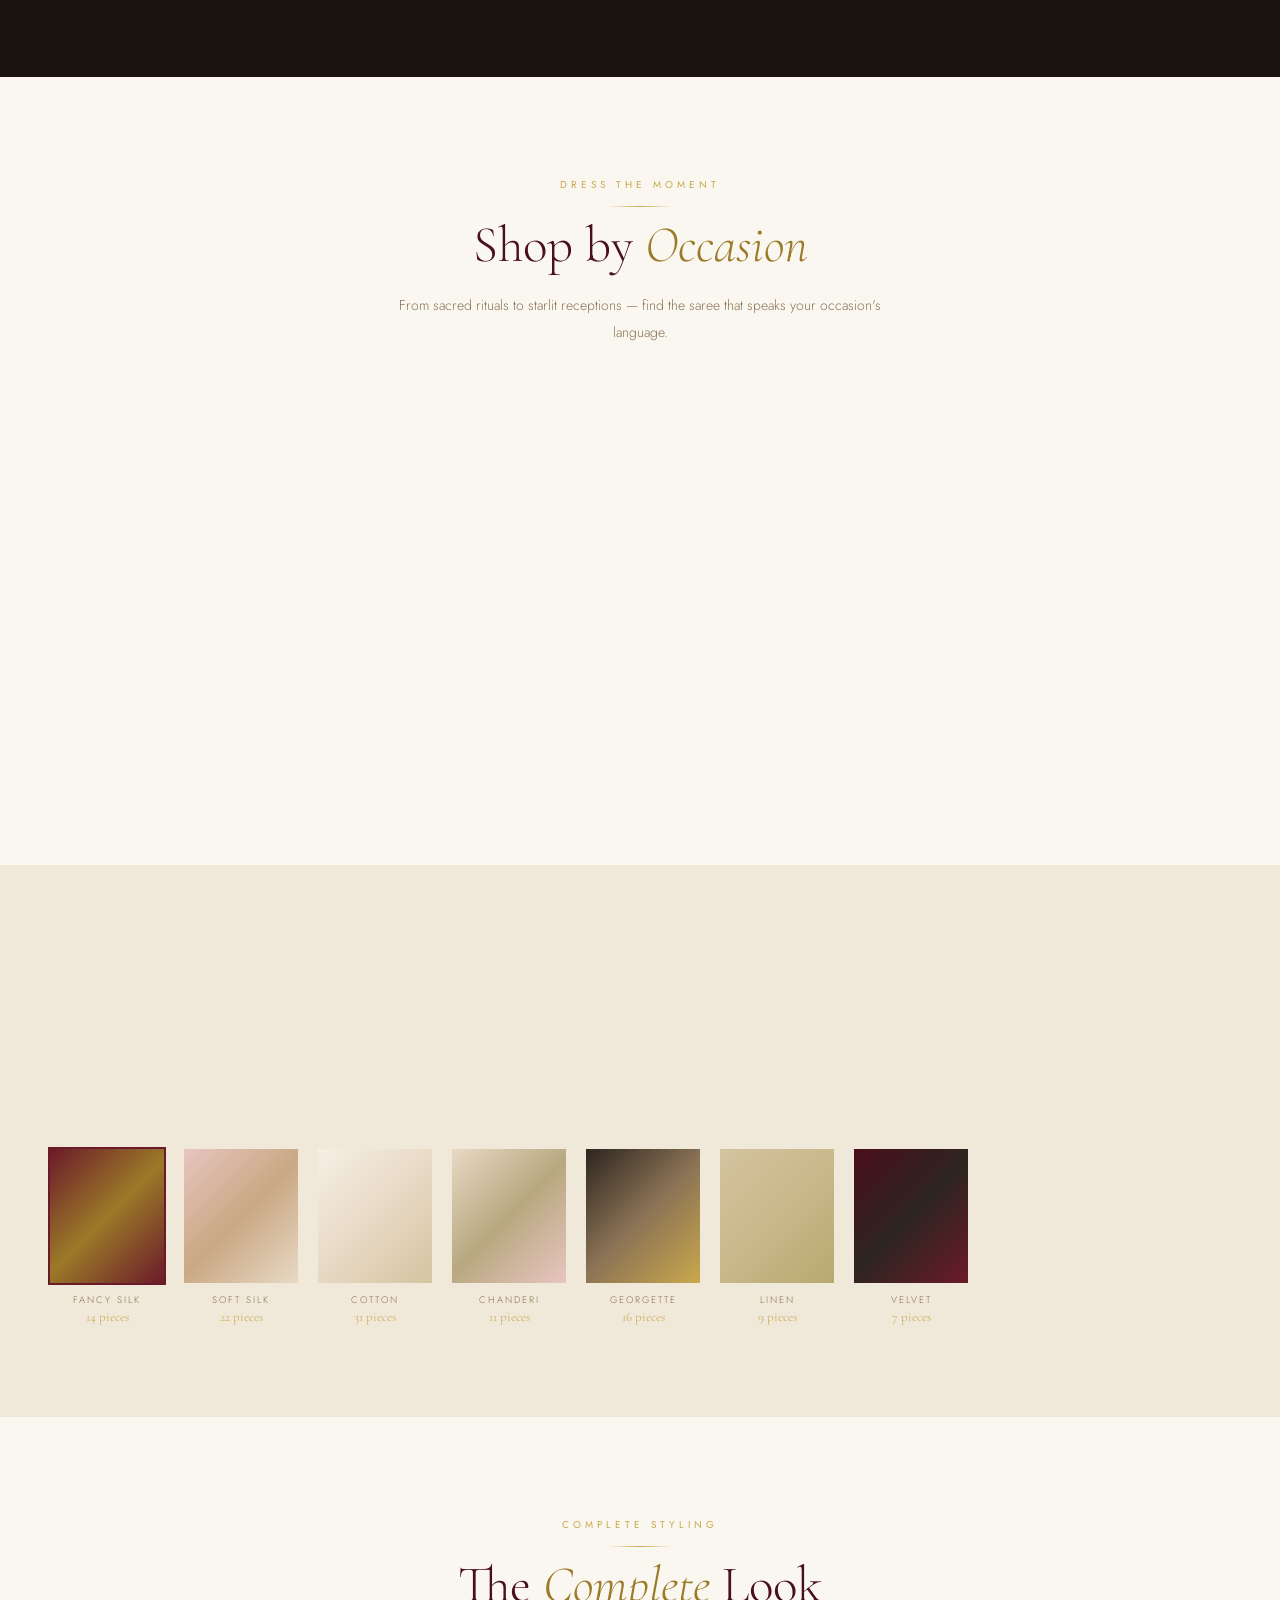
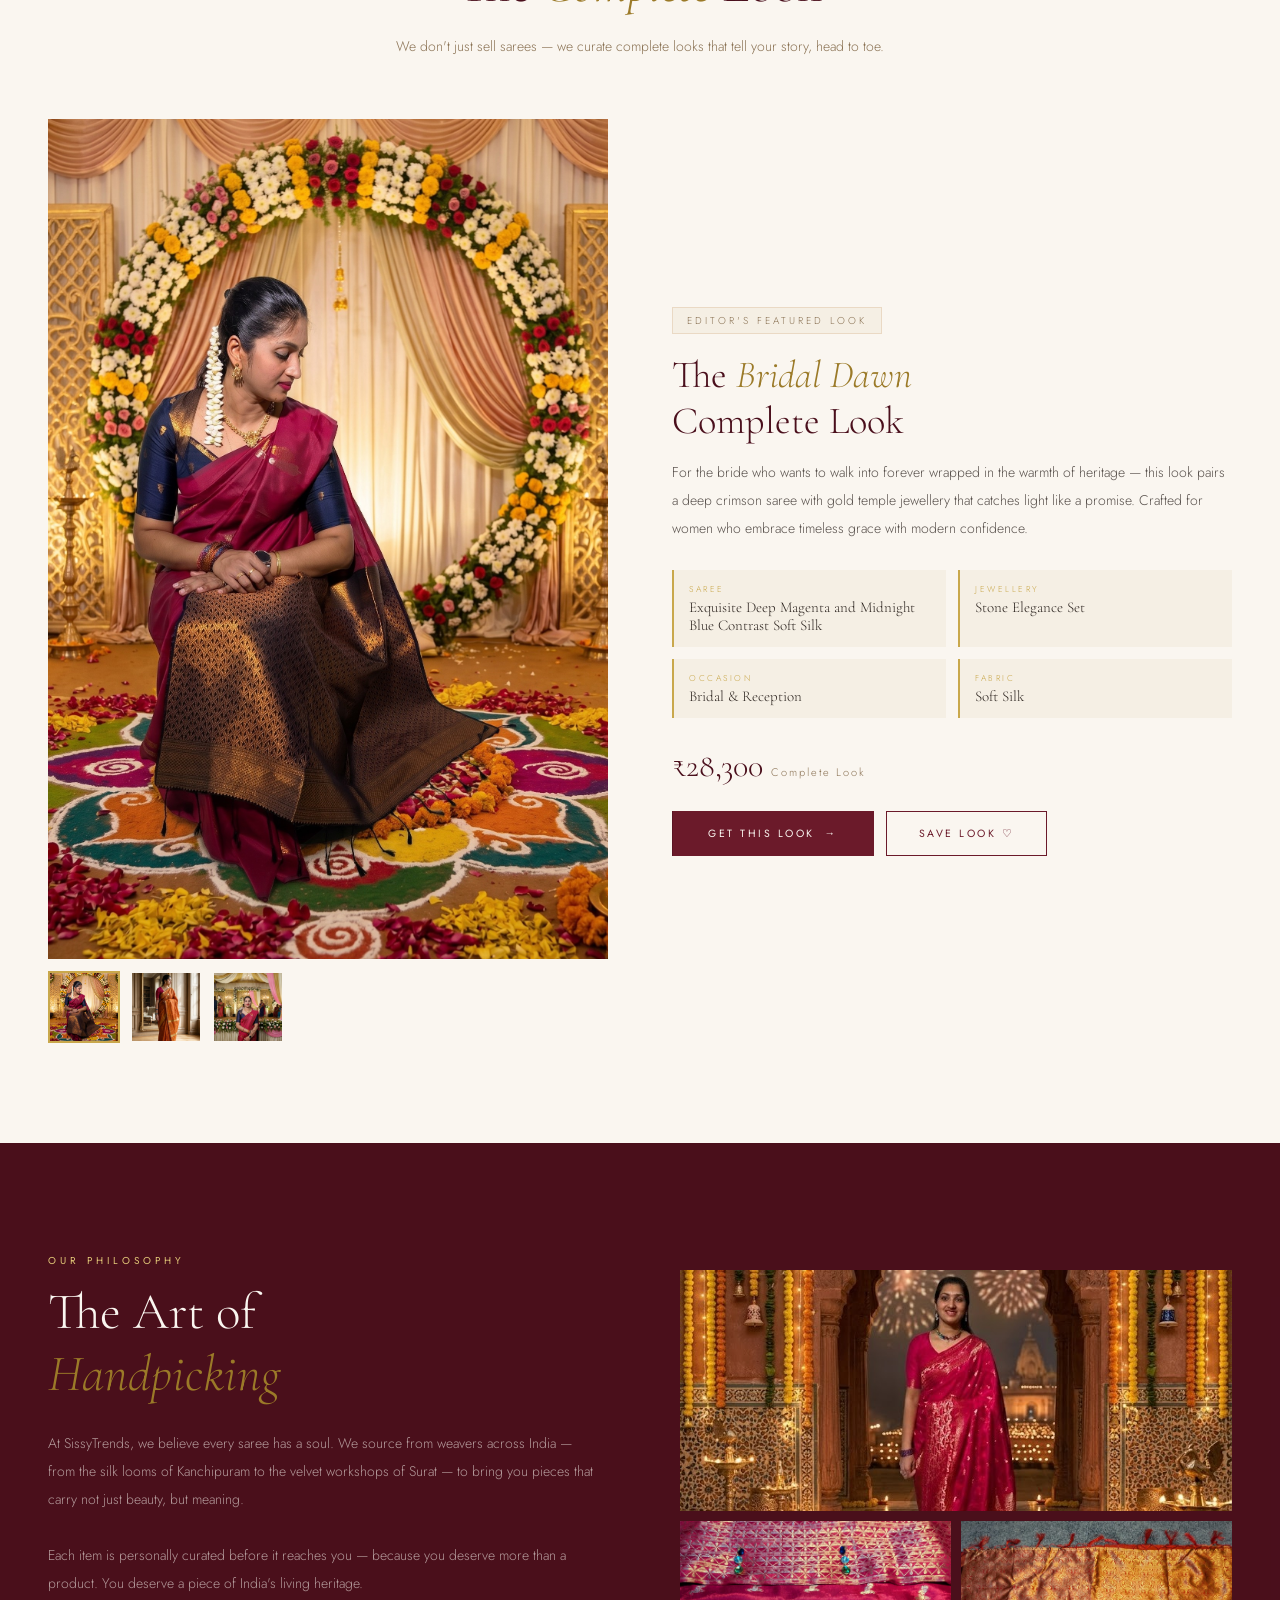
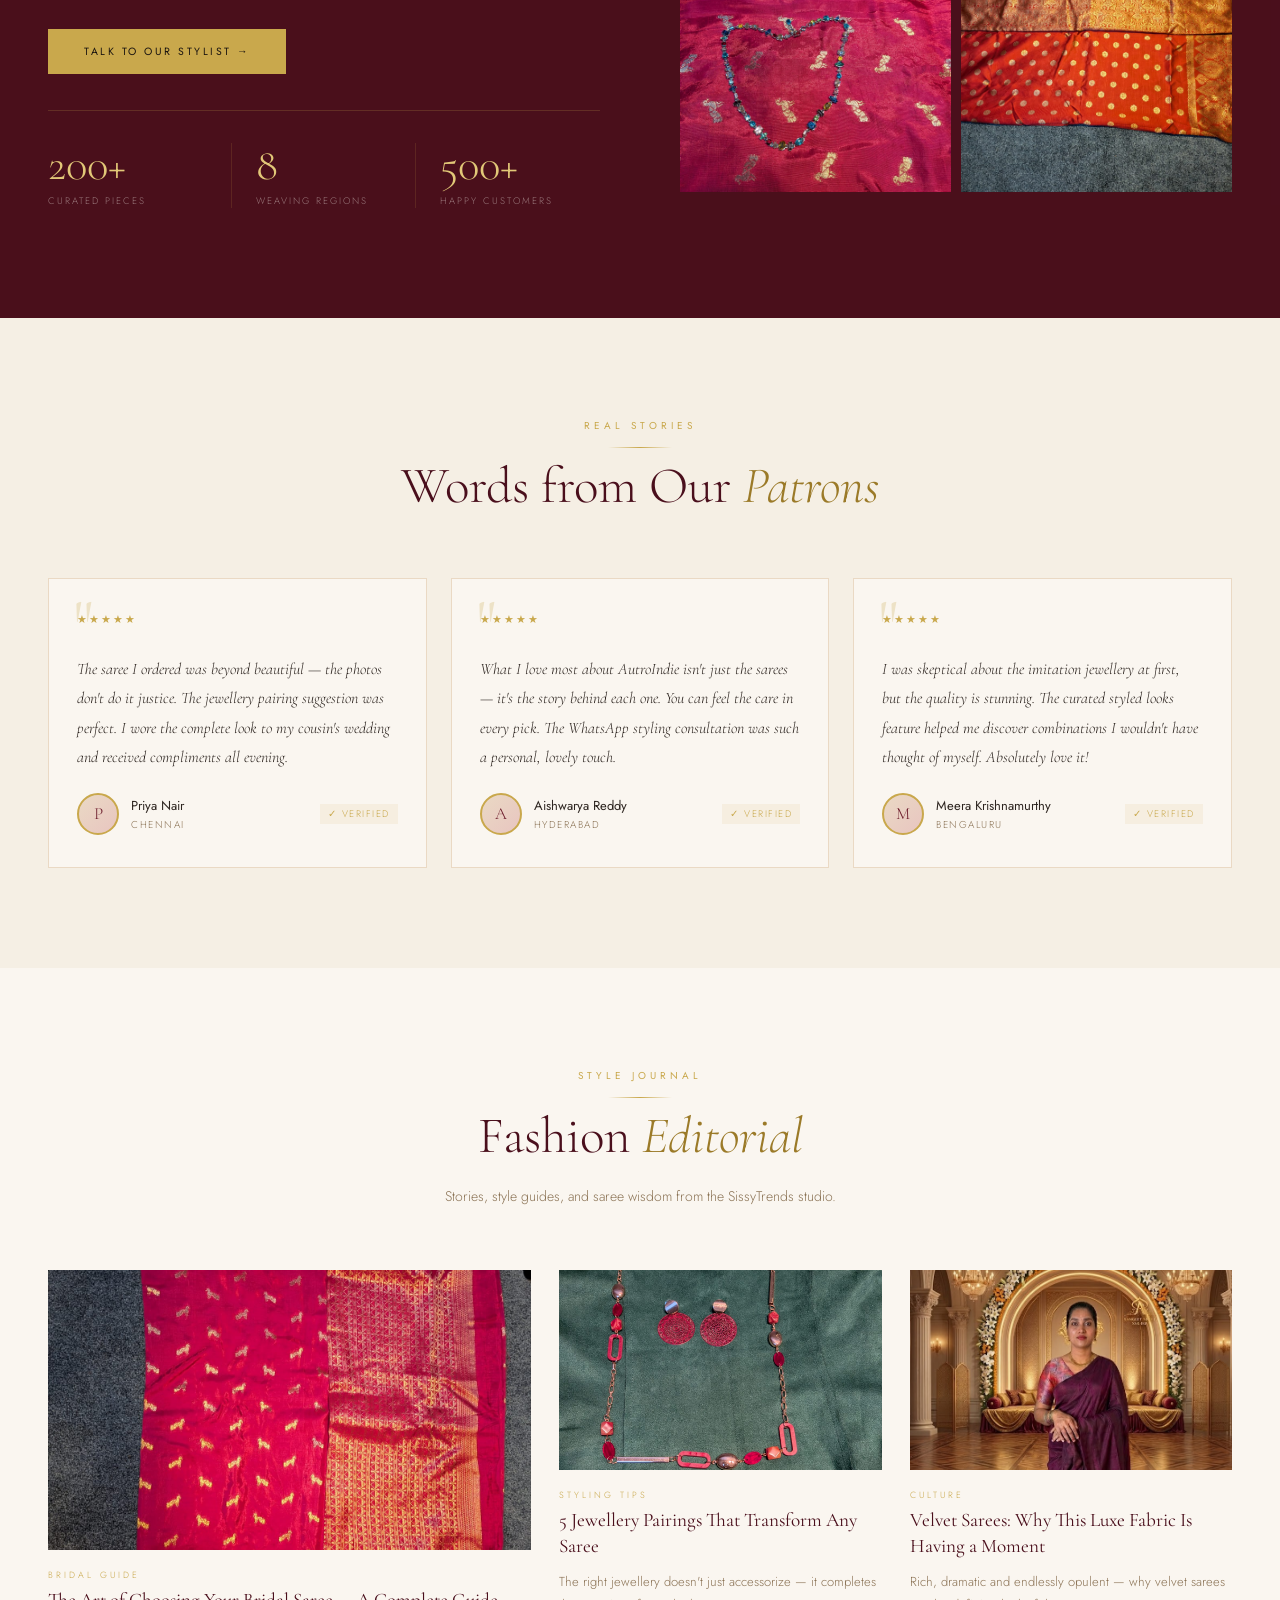
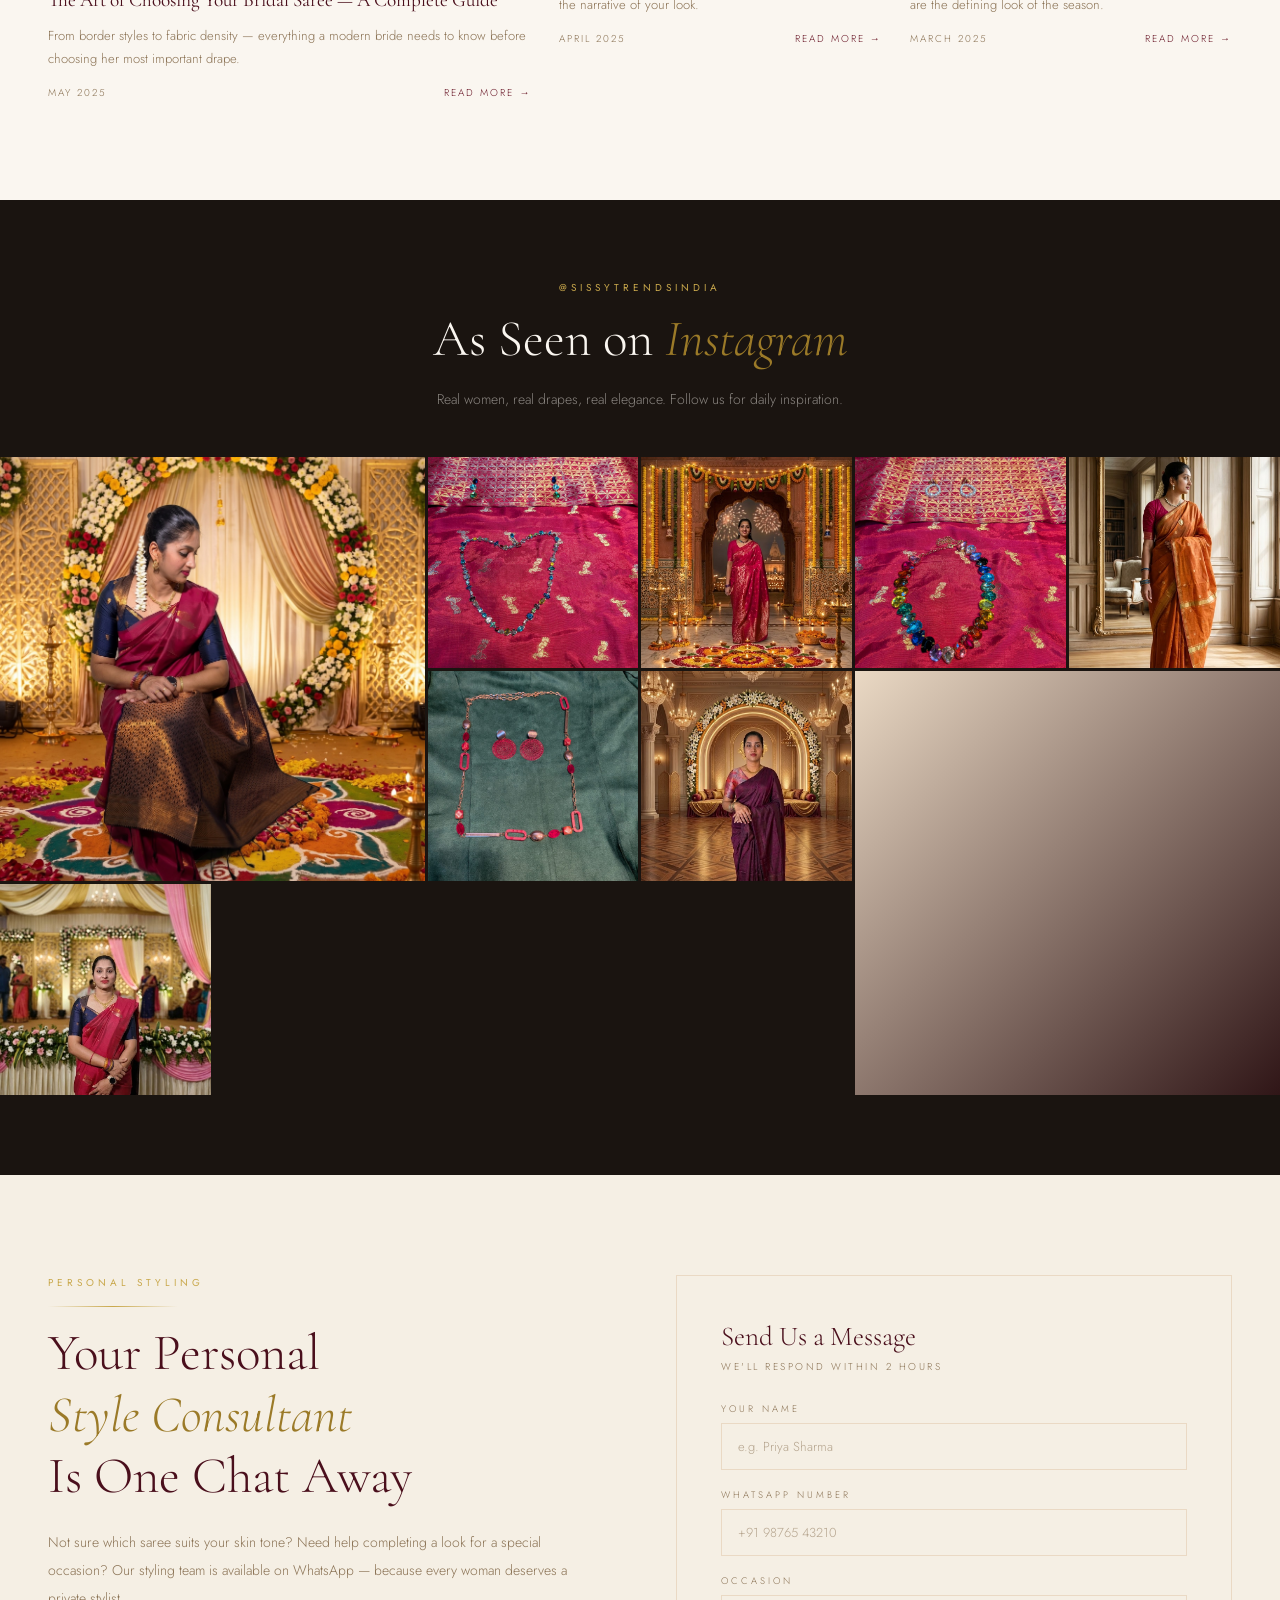
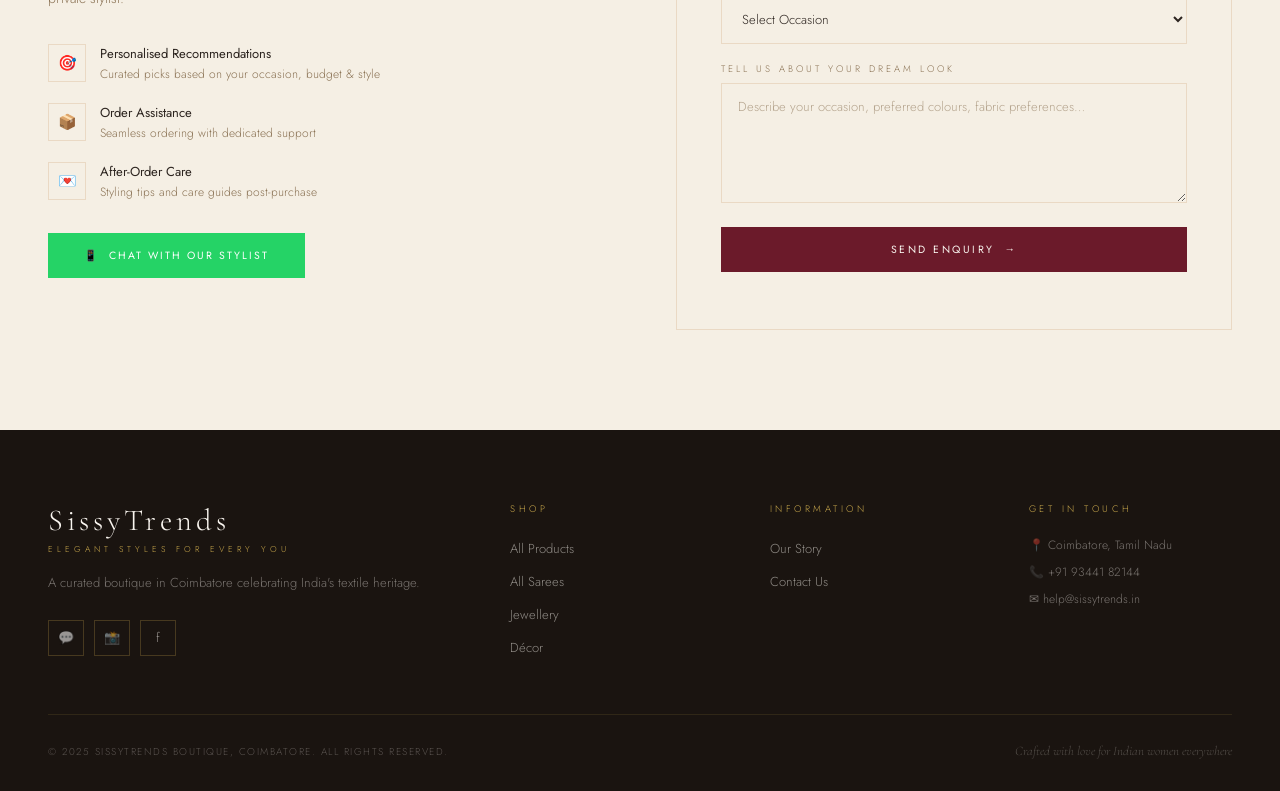
==== commit 870c8e06: "Replace hero banner secondary image with GoldBkgrSaree" ====
--- a/index.html
+++ b/index.html
@@ -257,7 +257,7 @@
                onerror="this.parentElement.style.background='linear-gradient(135deg,#6B1A2A,#C9A84C44,#4A0F1C)';this.style.display='none'"/>
         </div>
         <div class="hero-card-sec">
-          <img src="Images/Imitation jewels/Heartin stones .jpeg" alt="Jewellery"
+          <img src="Images/GoldBkgrSaree_ForHomepage.png" alt="Styling"
                onerror="this.parentElement.style.background='linear-gradient(135deg,#2D2520,#8B7355)';this.style.display='none'"/>
         </div>
         <div class="hero-float-tag">
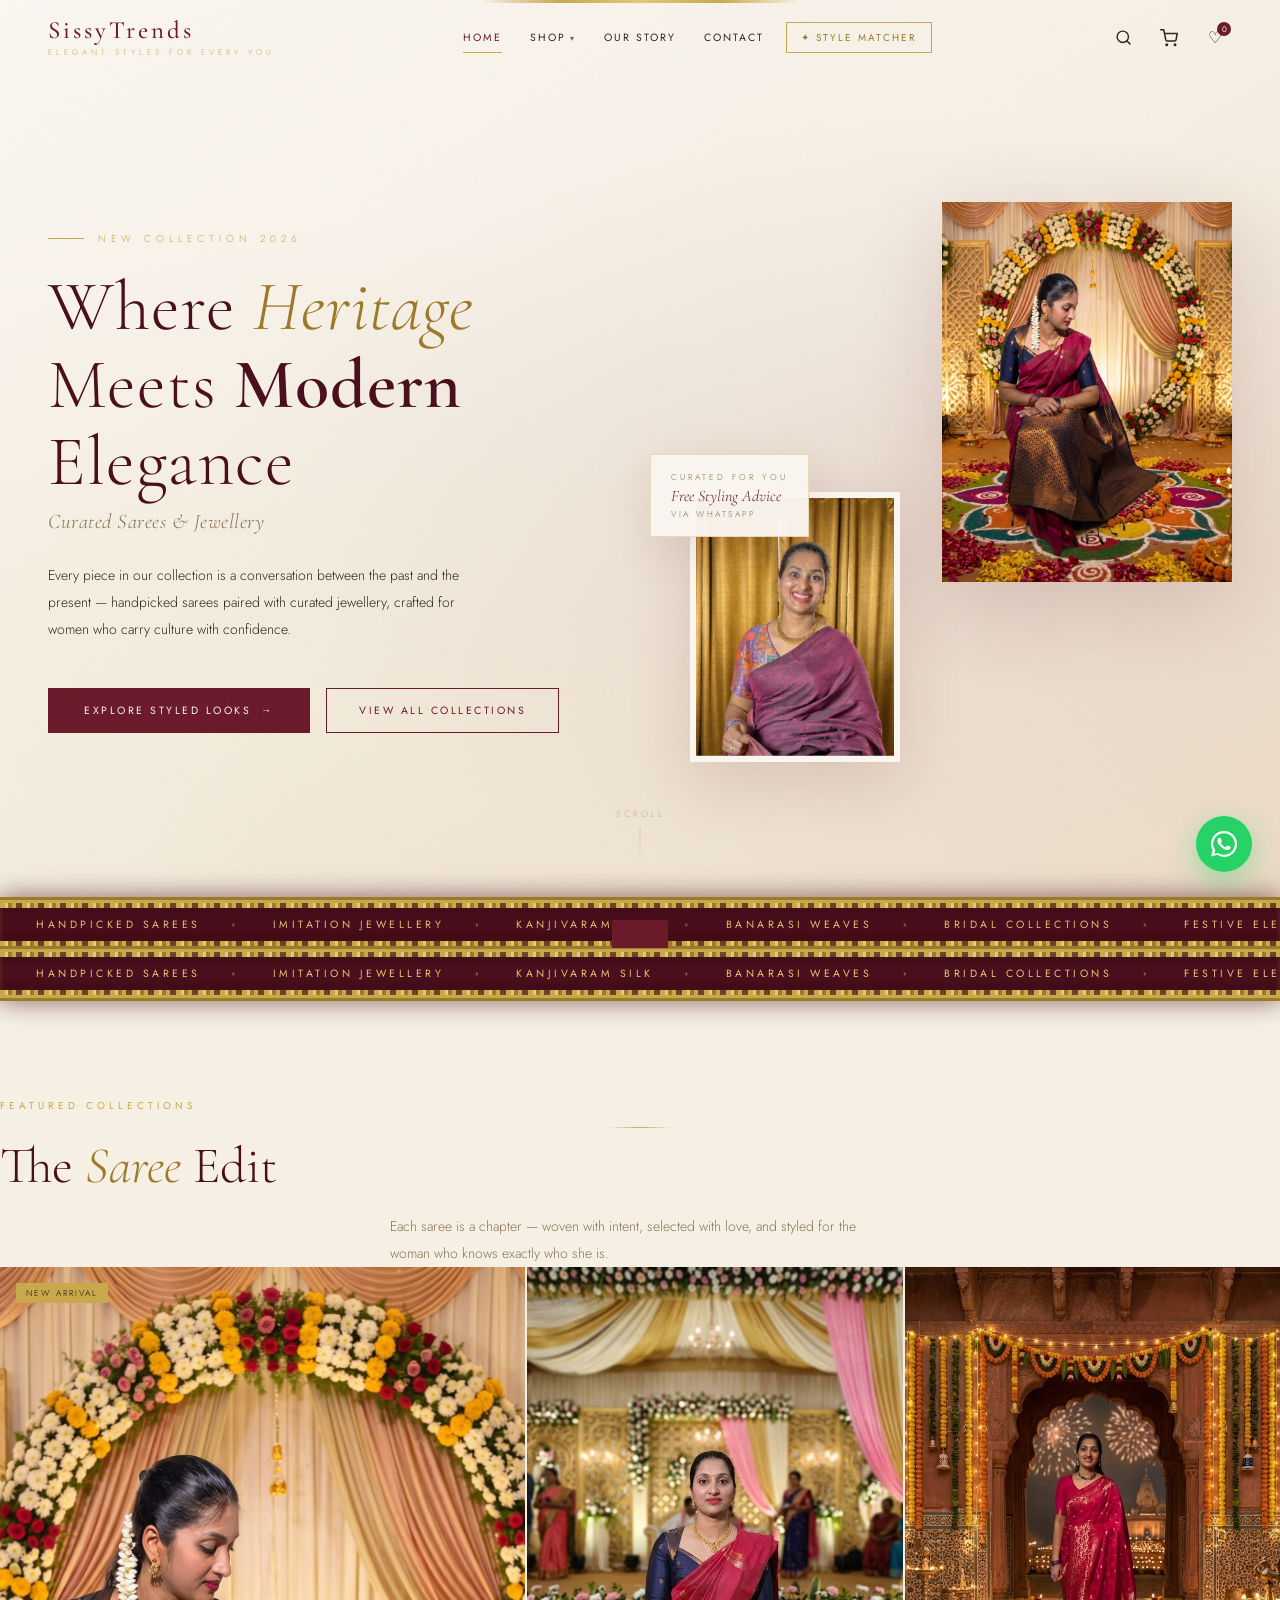
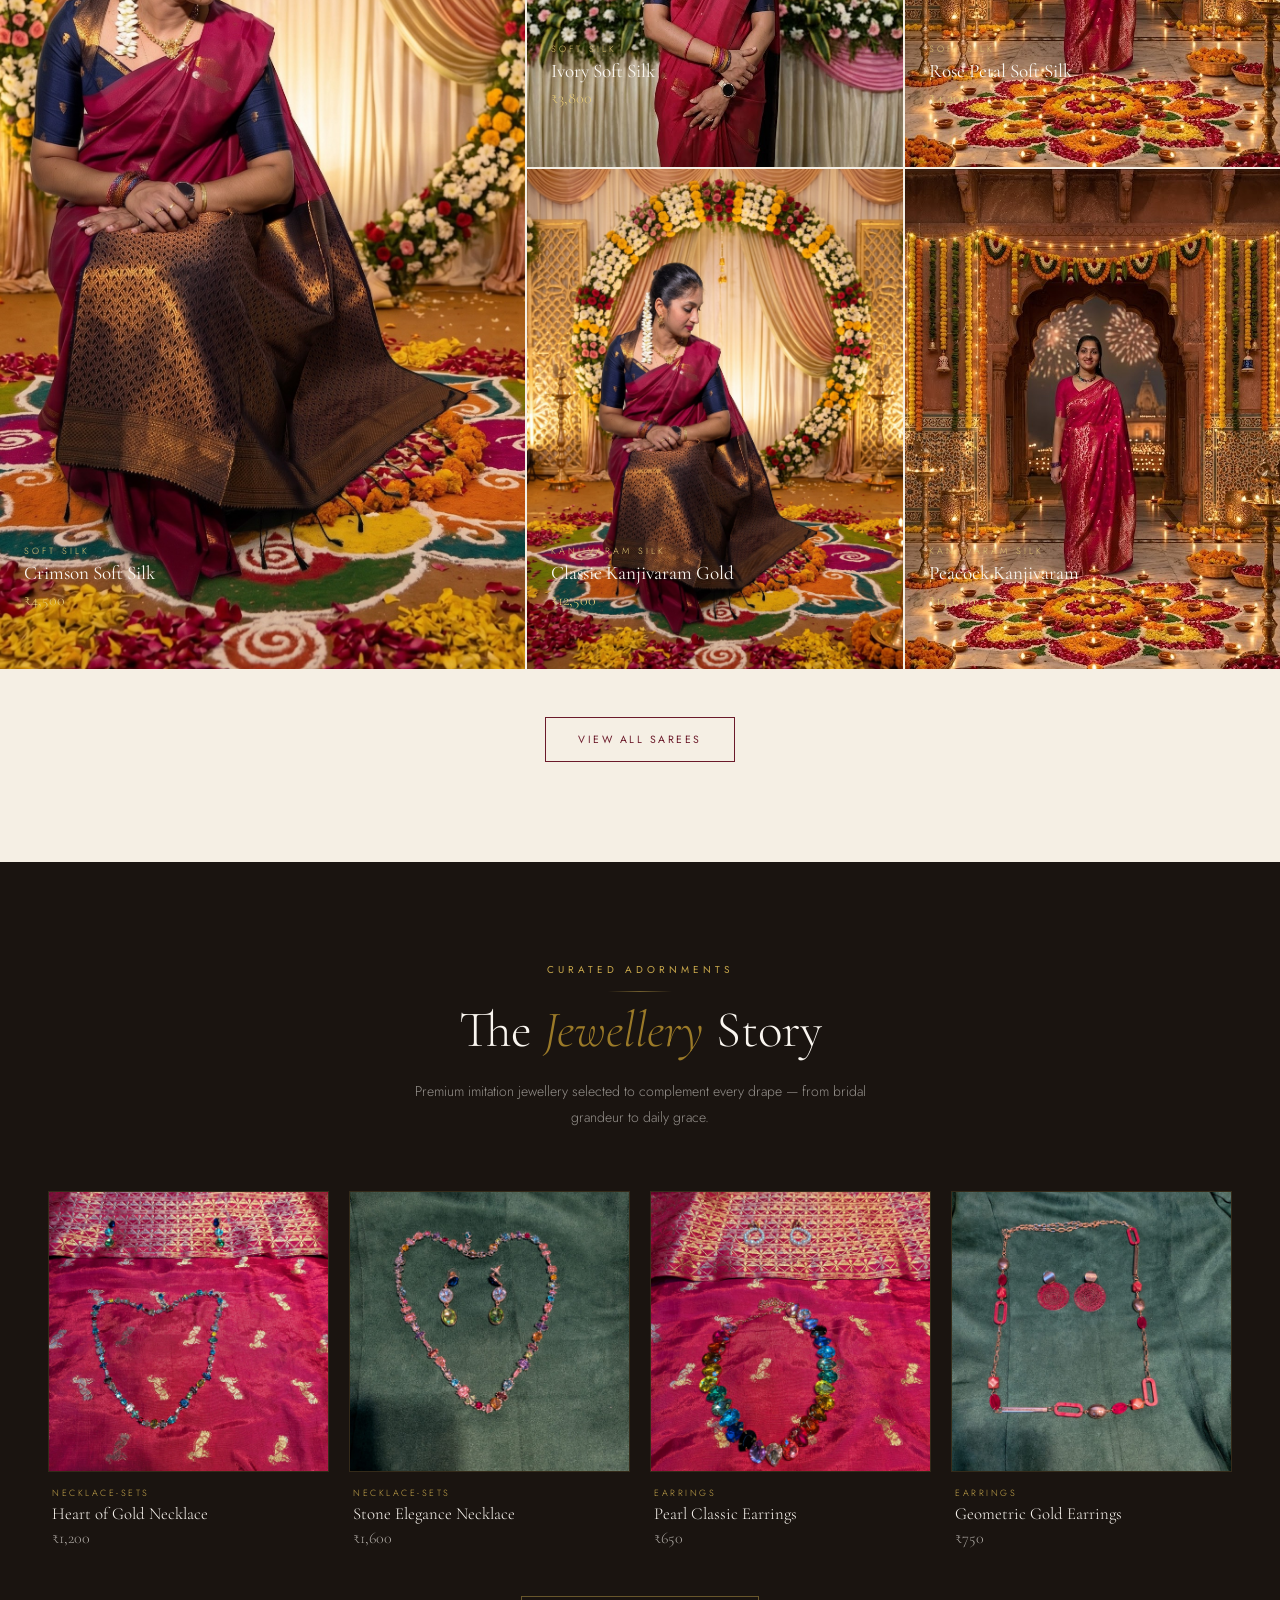
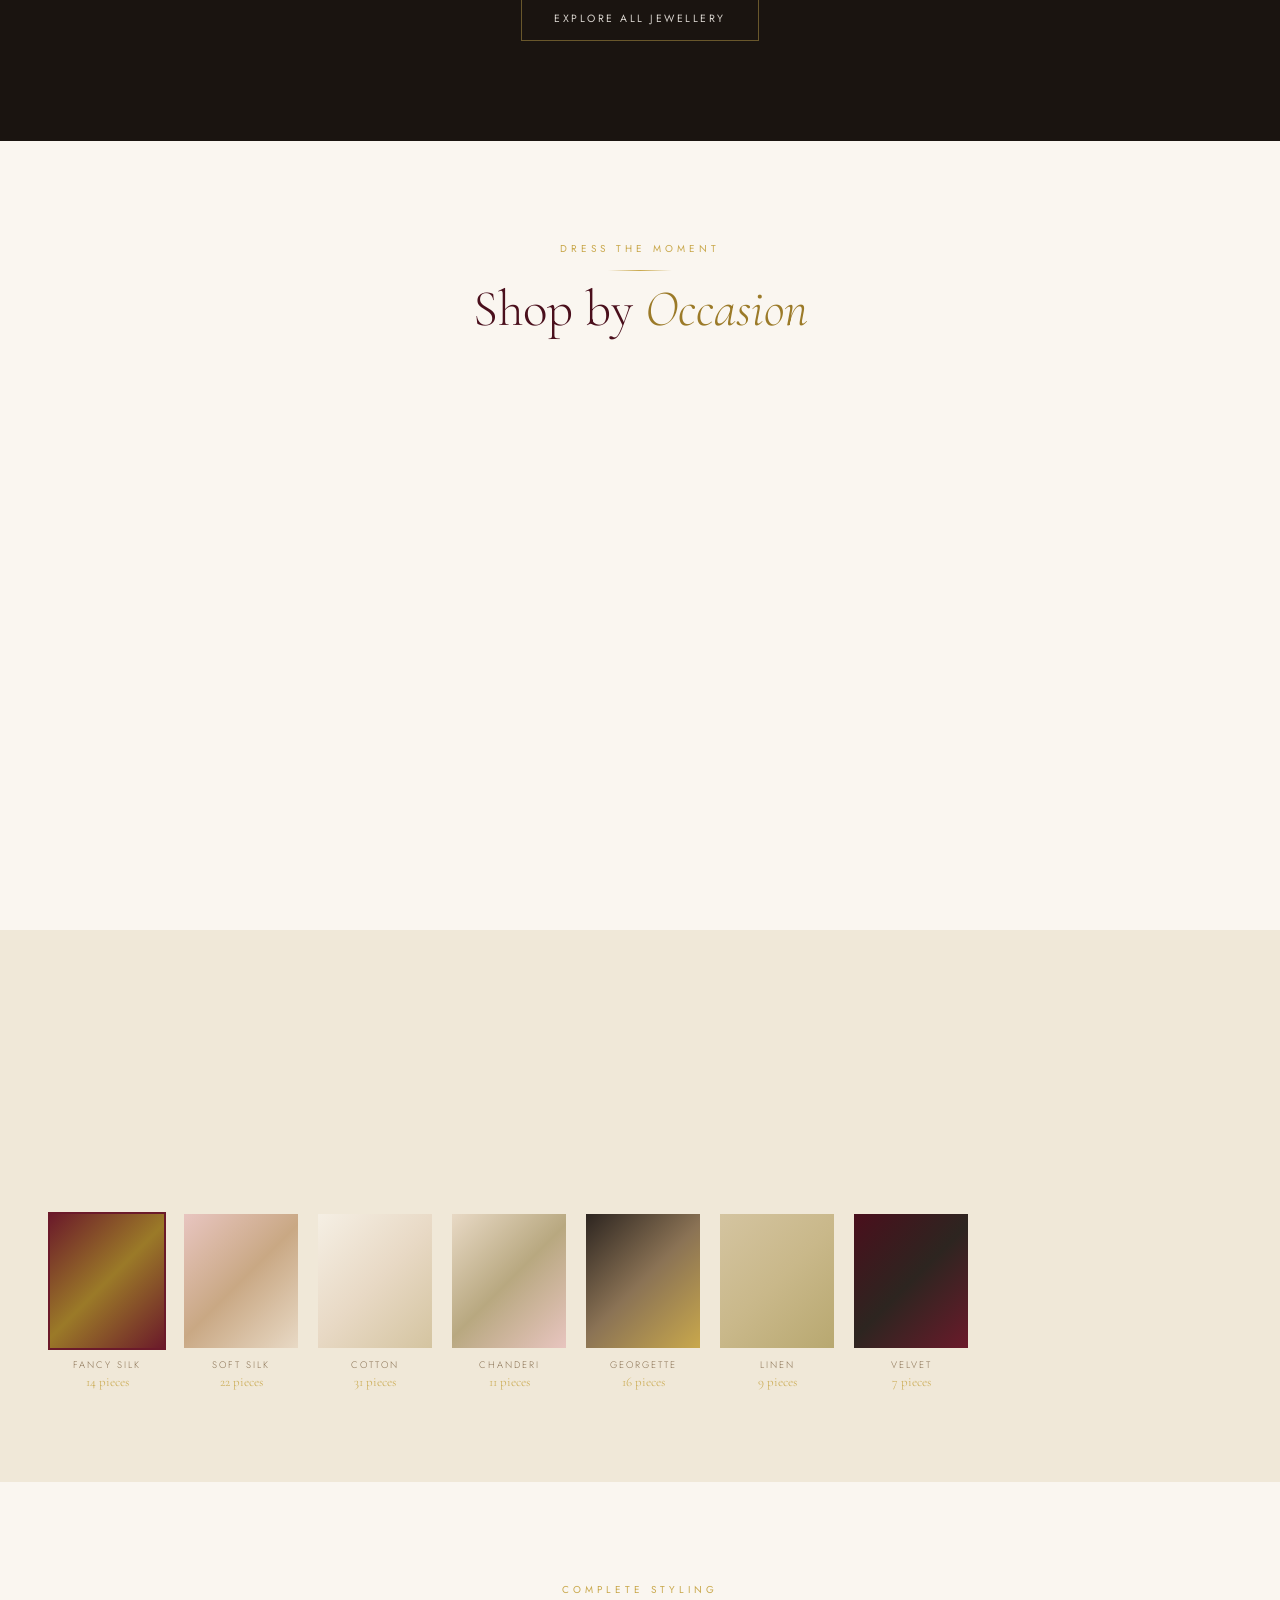
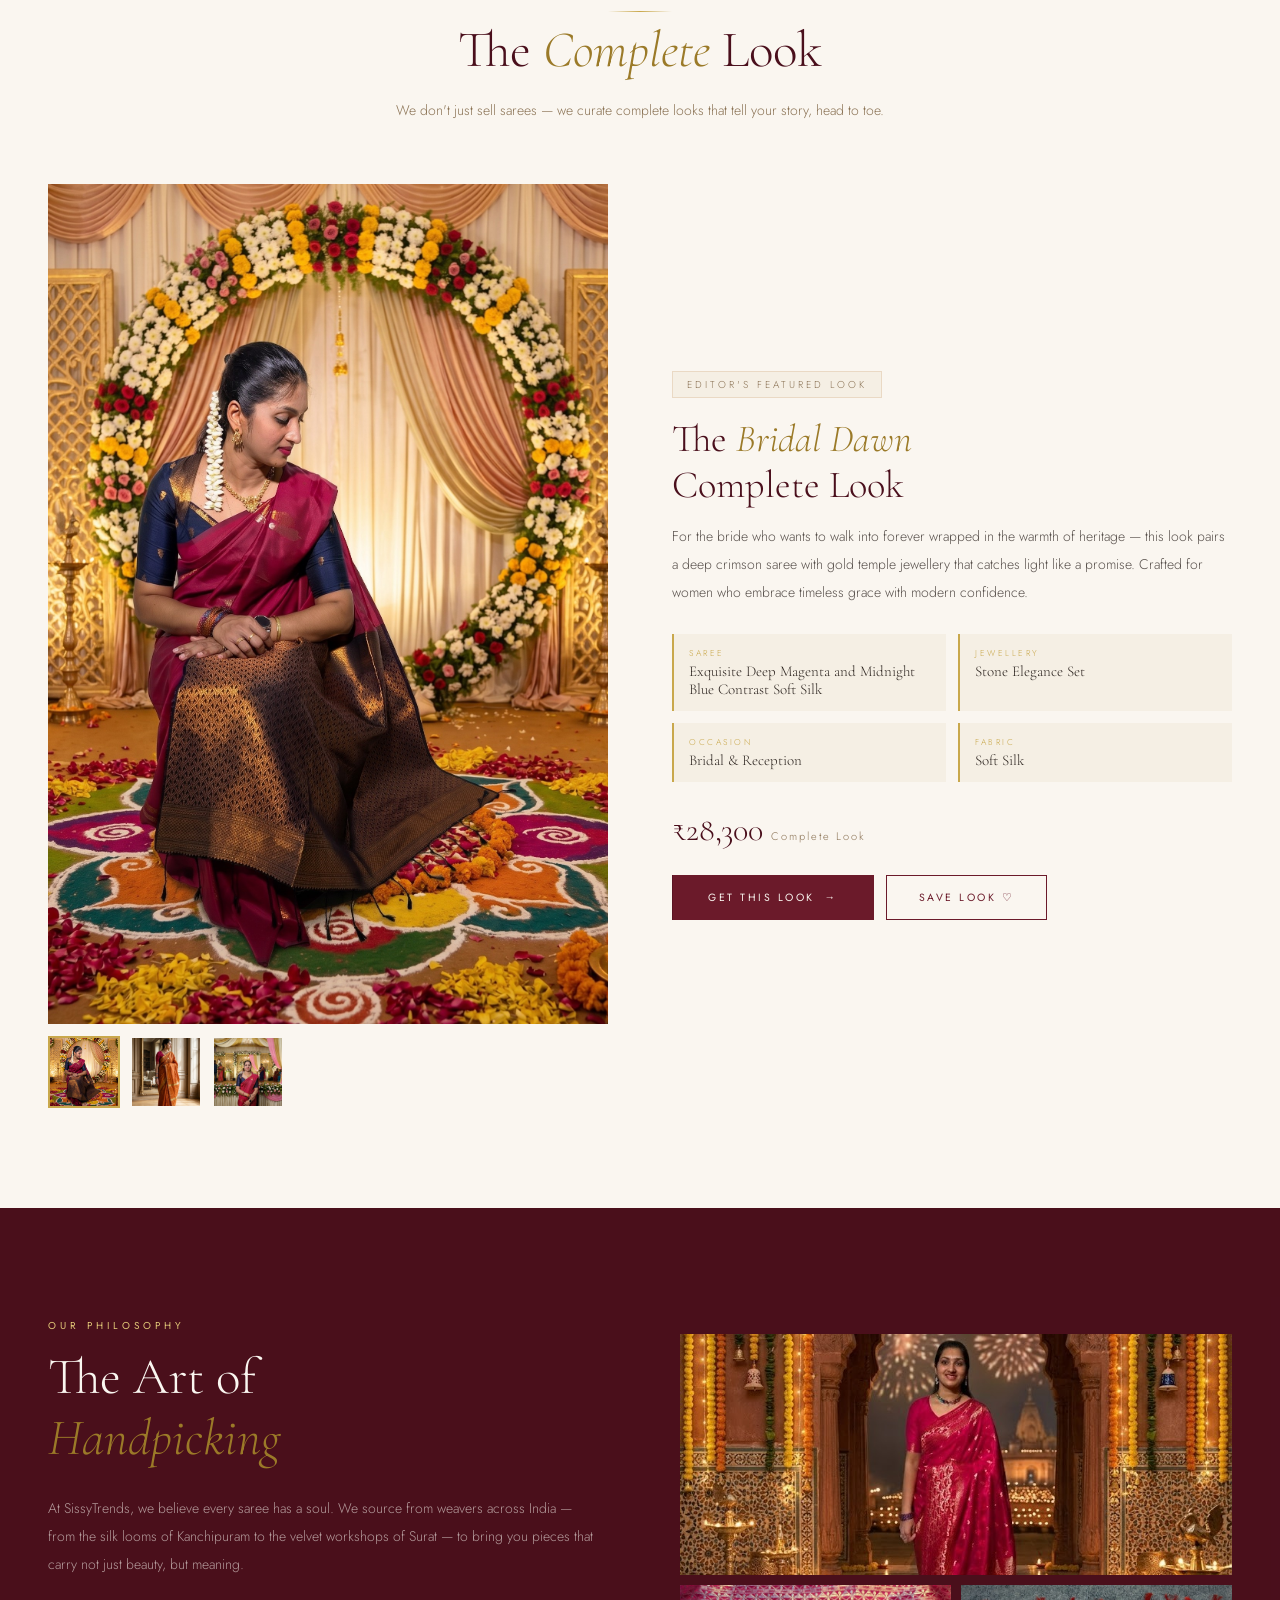
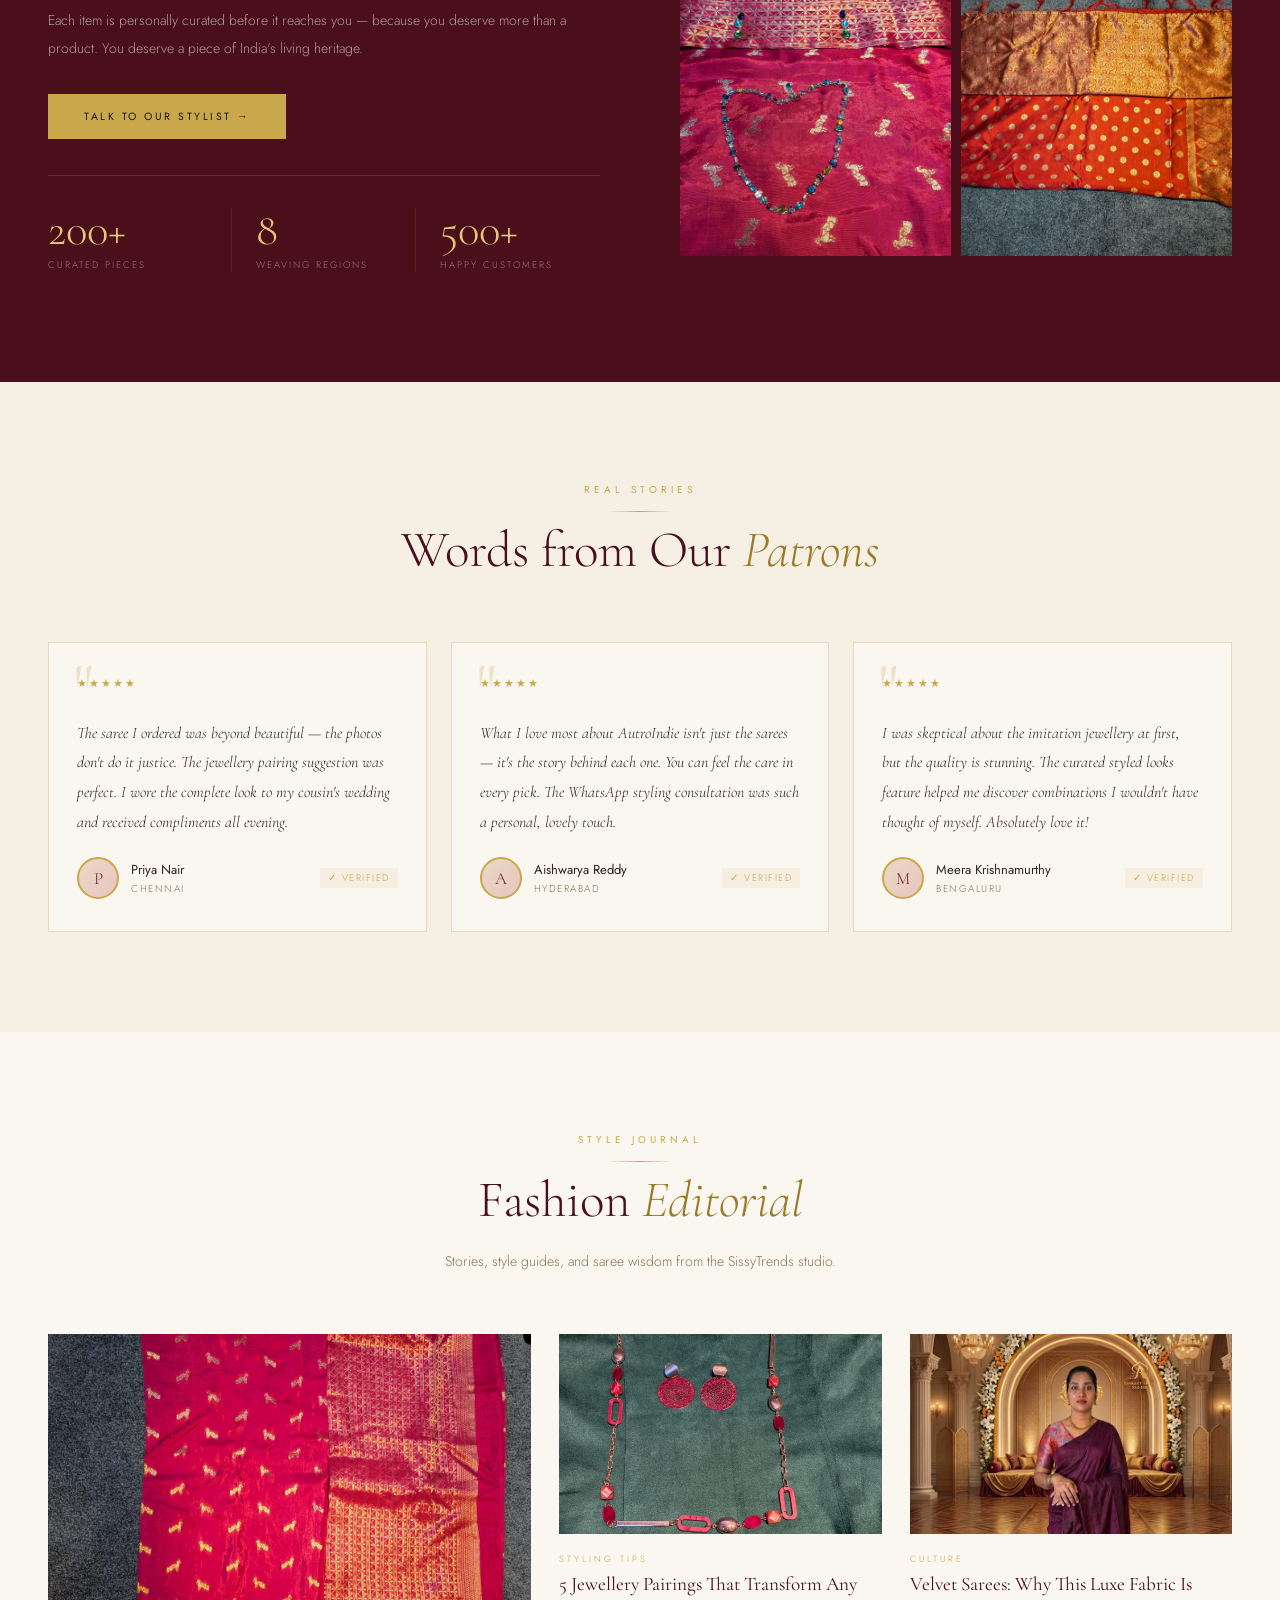
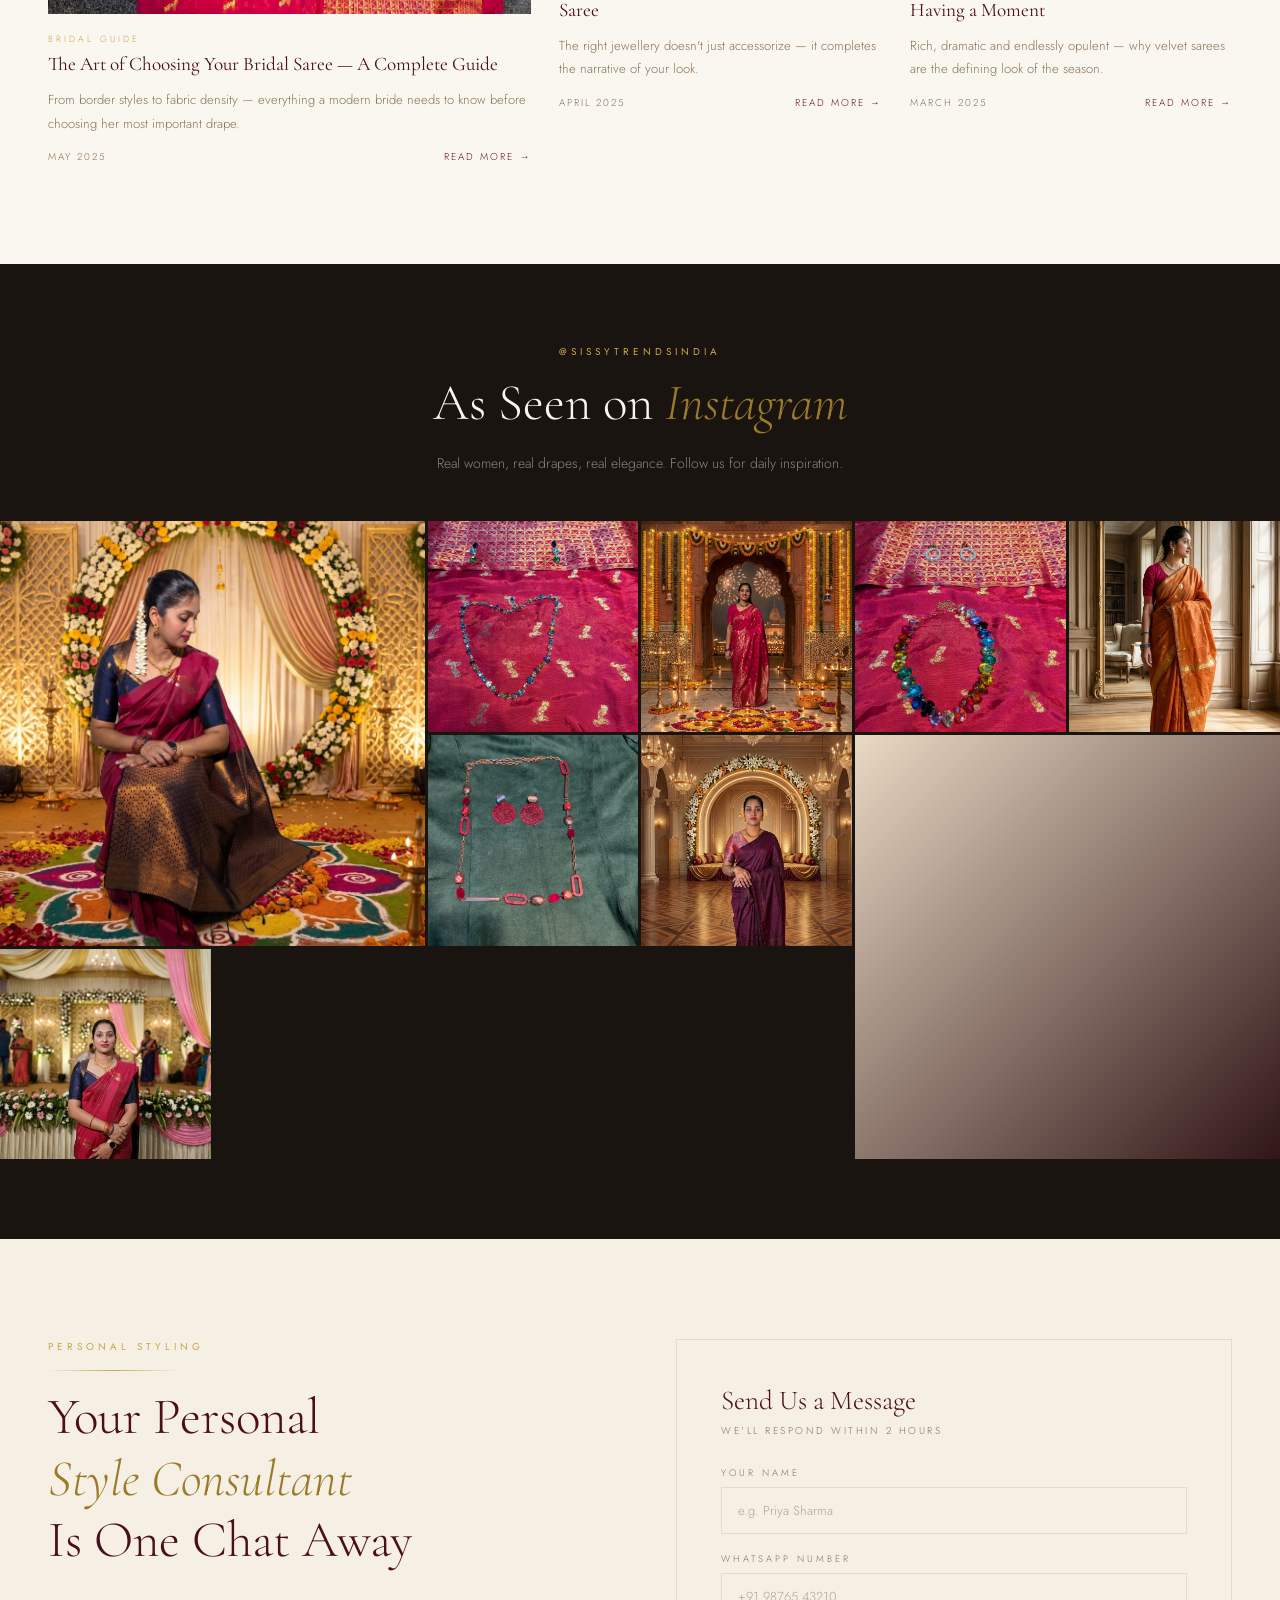
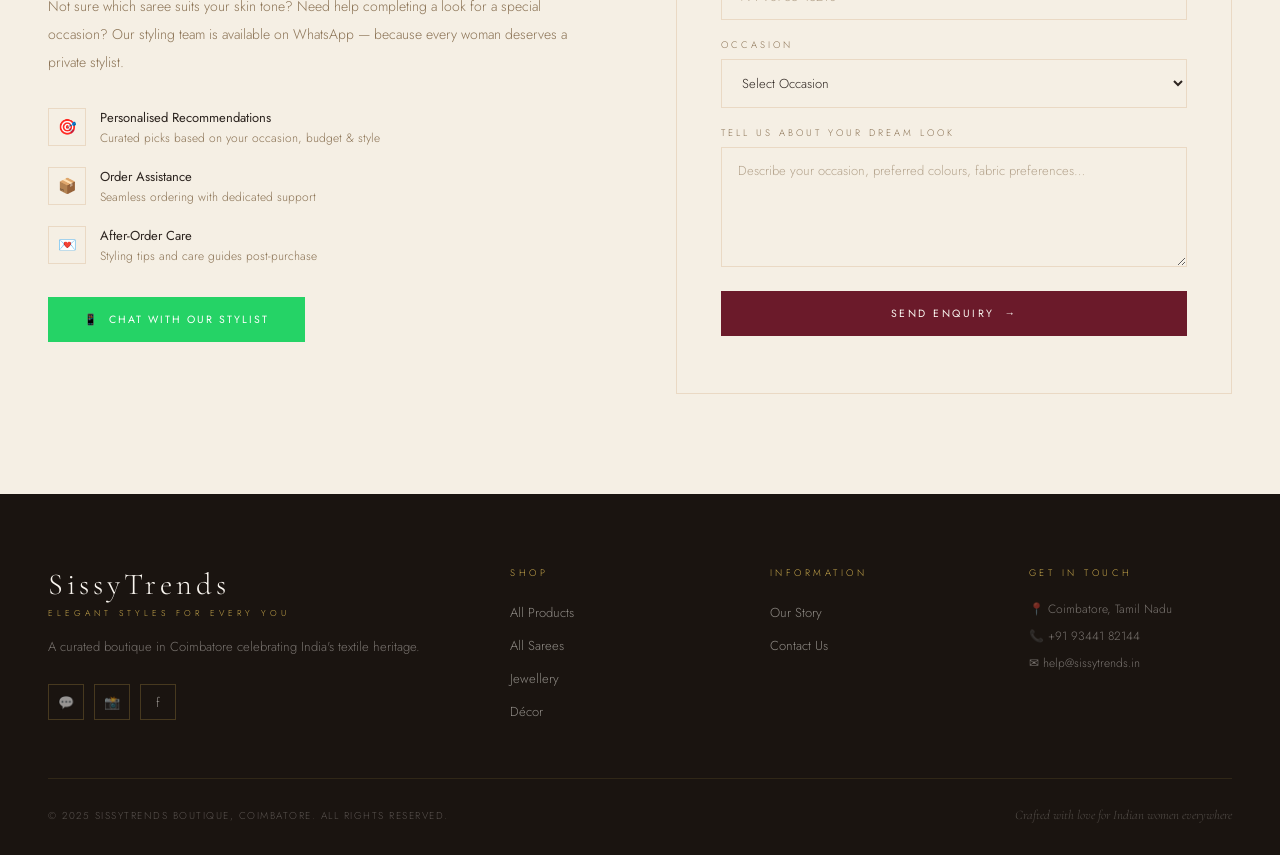
==== commit 8ccde391: "Add SHIP50 free shipping campaign: homepage banner, checkout coupon field, admin counter control" ====
--- a/index.html
+++ b/index.html
@@ -286,10 +286,59 @@
   </div>
 </div>
 
+<!-- ── MARQUEE ── -->
+<div class="marquee-wrap">
+  <div class="marquee-track">
+    <span>Handpicked Sarees</span><span>Imitation Jewellery</span><span>Kanjivaram Silk</span>
+    <span>Banarasi Weaves</span><span>Bridal Collections</span><span>Festive Elegance</span>
+    <span>Editorial Style</span><span>Cultural + Modern</span><span>WhatsApp Orders</span>
+    <span>Handpicked Sarees</span><span>Imitation Jewellery</span><span>Kanjivaram Silk</span>
+    <span>Banarasi Weaves</span><span>Bridal Collections</span><span>Festive Elegance</span>
+    <span>Editorial Style</span><span>Cultural + Modern</span><span>WhatsApp Orders</span>
+  </div>
+</div>
+
+<!-- ── FREE SHIPPING CAMPAIGN BANNER ── -->
+<section id="campaignBanner" style="padding:48px 20px;background:linear-gradient(135deg,#7a1f2e 0%,#5c1520 50%,#7a1f2e 100%);text-align:center;position:relative;overflow:hidden;display:none">
+  <!-- Decorative gold lines -->
+  <div style="position:absolute;inset:0;background:repeating-linear-gradient(45deg,transparent,transparent 40px,rgba(201,162,78,.04) 40px,rgba(201,162,78,.04) 41px);pointer-events:none"></div>
+  <div style="position:relative;z-index:1;max-width:680px;margin:0 auto">
+    <div style="font-family:'Cinzel',serif;font-size:9px;letter-spacing:.35em;color:rgba(201,162,78,.7);margin-bottom:10px">LIMITED TIME OFFER</div>
+    <h2 style="font-family:'Cormorant Garamond',serif;font-size:clamp(1.6rem,4vw,2.4rem);font-weight:400;color:#faf5ec;margin-bottom:8px;line-height:1.2">Free Shipping on Your First Order</h2>
+    <p style="font-family:'Jost',sans-serif;font-size:13px;color:rgba(250,245,236,.65);margin-bottom:20px;letter-spacing:.05em">Only for the first 50 orders — claim yours before it's gone.</p>
+
+    <!-- Counter -->
+    <div style="display:inline-flex;align-items:center;gap:16px;background:rgba(0,0,0,.25);border:1px solid rgba(201,162,78,.3);padding:12px 28px;margin-bottom:24px">
+      <div style="text-align:center">
+        <div id="campaignUsed" style="font-family:'Cinzel',serif;font-size:1.8rem;color:#c9a24e;line-height:1">—</div>
+        <div style="font-family:'Jost',sans-serif;font-size:9px;letter-spacing:.2em;color:rgba(250,245,236,.4);margin-top:4px">CLAIMED</div>
+      </div>
+      <div style="width:1px;height:40px;background:rgba(201,162,78,.25)"></div>
+      <div style="text-align:center">
+        <div id="campaignRemaining" style="font-family:'Cinzel',serif;font-size:1.8rem;color:#faf5ec;line-height:1">—</div>
+        <div style="font-family:'Jost',sans-serif;font-size:9px;letter-spacing:.2em;color:rgba(250,245,236,.4);margin-top:4px">REMAINING</div>
+      </div>
+    </div>
+
+    <!-- Coupon code -->
+    <div style="margin-bottom:24px">
+      <div style="font-family:'Jost',sans-serif;font-size:10px;letter-spacing:.2em;color:rgba(250,245,236,.5);margin-bottom:8px;text-transform:uppercase">Use code at checkout</div>
+      <div style="display:inline-flex;align-items:center;gap:12px;background:rgba(201,162,78,.12);border:1.5px dashed rgba(201,162,78,.5);padding:10px 24px">
+        <span id="campaignCode" style="font-family:'Cinzel',serif;font-size:1.2rem;letter-spacing:.25em;color:#c9a24e">SHIP50</span>
+        <button onclick="copyCouponCode()" title="Copy code"
+          style="background:none;border:1px solid rgba(201,162,78,.4);color:rgba(201,162,78,.8);font-family:'Jost',sans-serif;font-size:9px;letter-spacing:.1em;padding:4px 10px;cursor:pointer;text-transform:uppercase">Copy</button>
+      </div>
+    </div>
+
+    <a href="pages/collections.html"
+       style="display:inline-block;padding:13px 36px;background:#c9a24e;color:#1a0a06;font-family:'Jost',sans-serif;font-size:10px;letter-spacing:.25em;text-transform:uppercase;text-decoration:none;font-weight:600">
+      Shop Now &rarr;
+    </a>
+  </div>
+</section>
+
 <!-- ── FEATURED SAREES ── -->
 <section id="sarees" style="padding:100px 0;background:var(--ivory)">
-  <div class="section-wrap">
-    <div class="section-header">
       <span class="section-label reveal">Featured Collections</span>
       <div class="gold-divider reveal delay-1"></div>
       <h2 class="section-title reveal delay-2">The <em>Saree</em> Edit</h2>
@@ -932,6 +981,30 @@
   document.addEventListener('keydown', function(e) {
     if (e.key === 'Escape') closeStyleMatcherPopup();
   });
+
+  // ── Campaign Banner ──
+  (async function loadCampaignBanner() {
+    try {
+      var base = (location.hostname==='localhost'||location.hostname==='127.0.0.1') ? 'http://localhost:5000' : '';
+      var r    = await fetch(base + '/api/coupon');
+      var cfg  = await r.json();
+      if (!cfg.active || cfg.used >= cfg.limit) return; // hide if inactive or exhausted
+      var remaining = cfg.limit - cfg.used;
+      document.getElementById('campaignUsed').textContent      = cfg.used;
+      document.getElementById('campaignRemaining').textContent  = remaining;
+      document.getElementById('campaignCode').textContent       = cfg.code;
+      document.getElementById('campaignBanner').style.display   = 'block';
+    } catch(e) { /* server not running locally — hide banner */ }
+  })();
+
+  function copyCouponCode() {
+    var code = document.getElementById('campaignCode').textContent;
+    navigator.clipboard.writeText(code).then(function() {
+      showToast('\u2714 Code copied: ' + code);
+    }).catch(function() {
+      showToast('Code: ' + code);
+    });
+  }
 </script>
 
 </body>
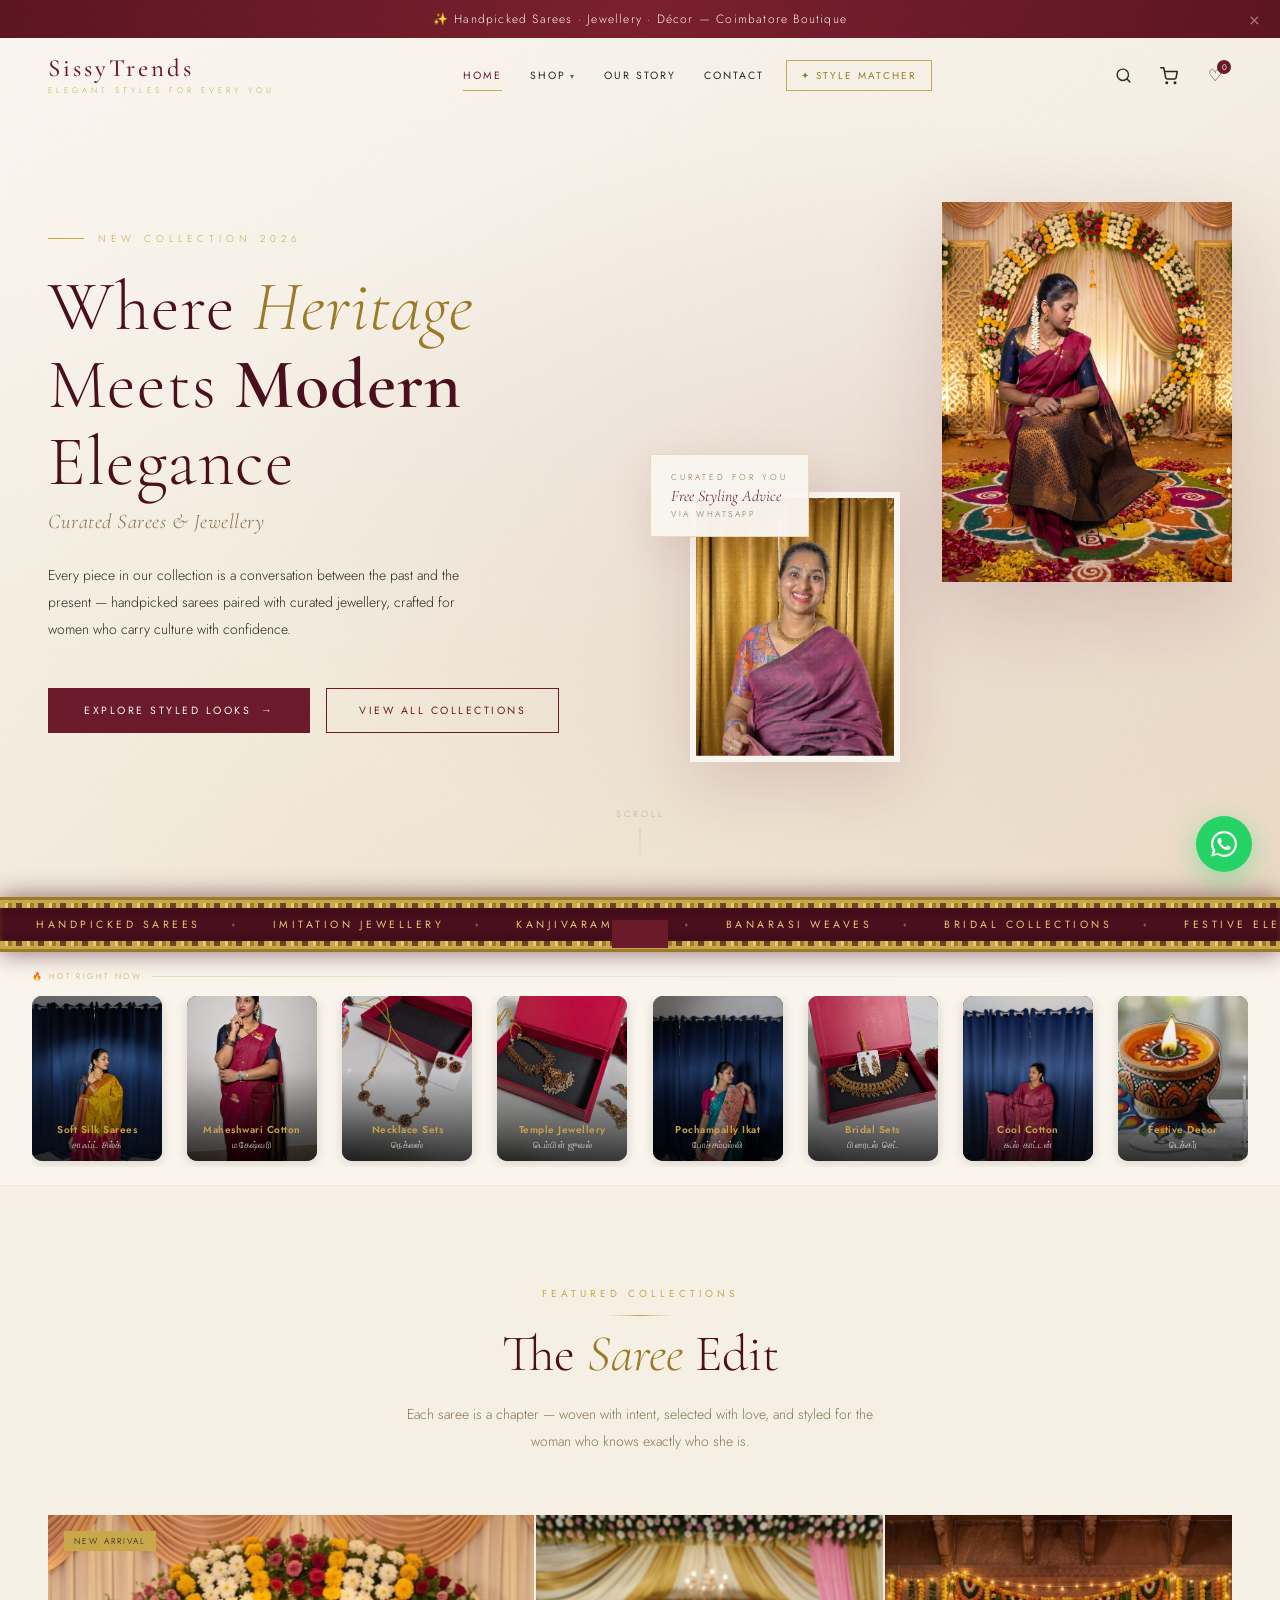
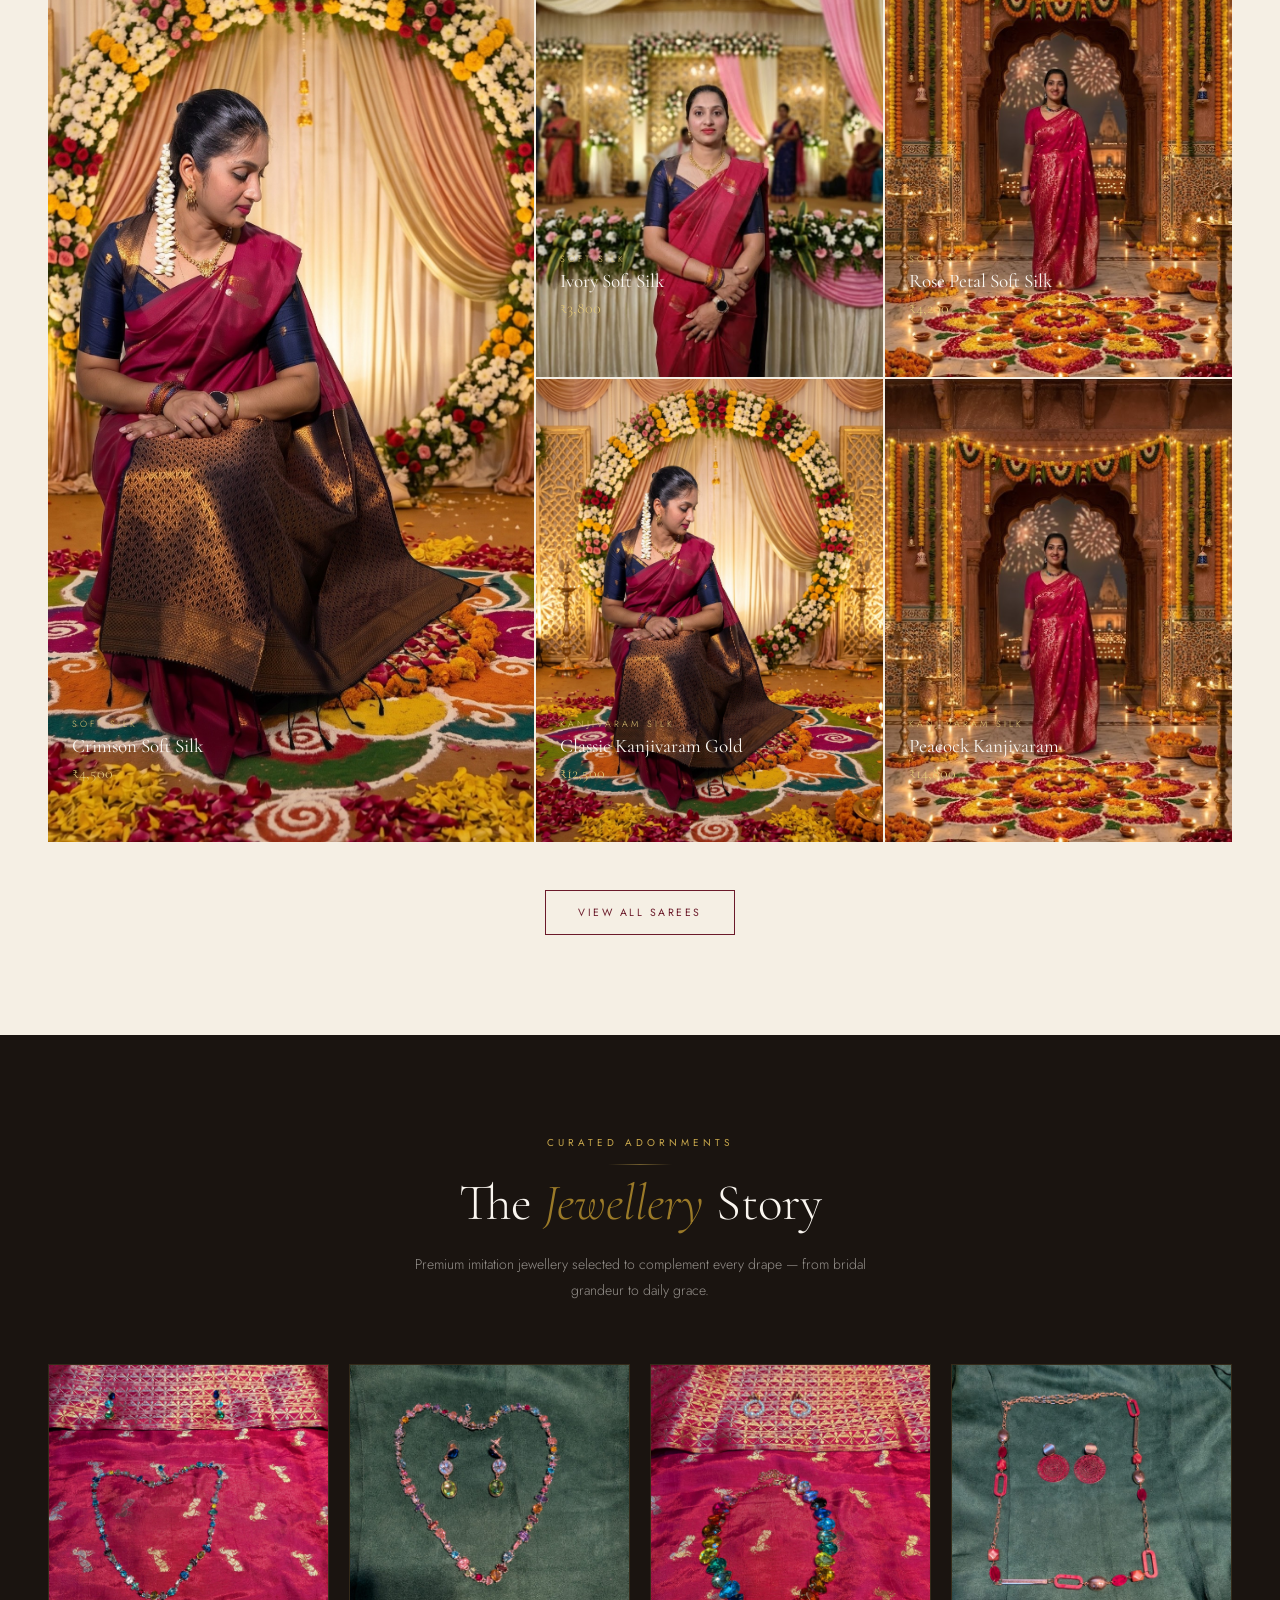
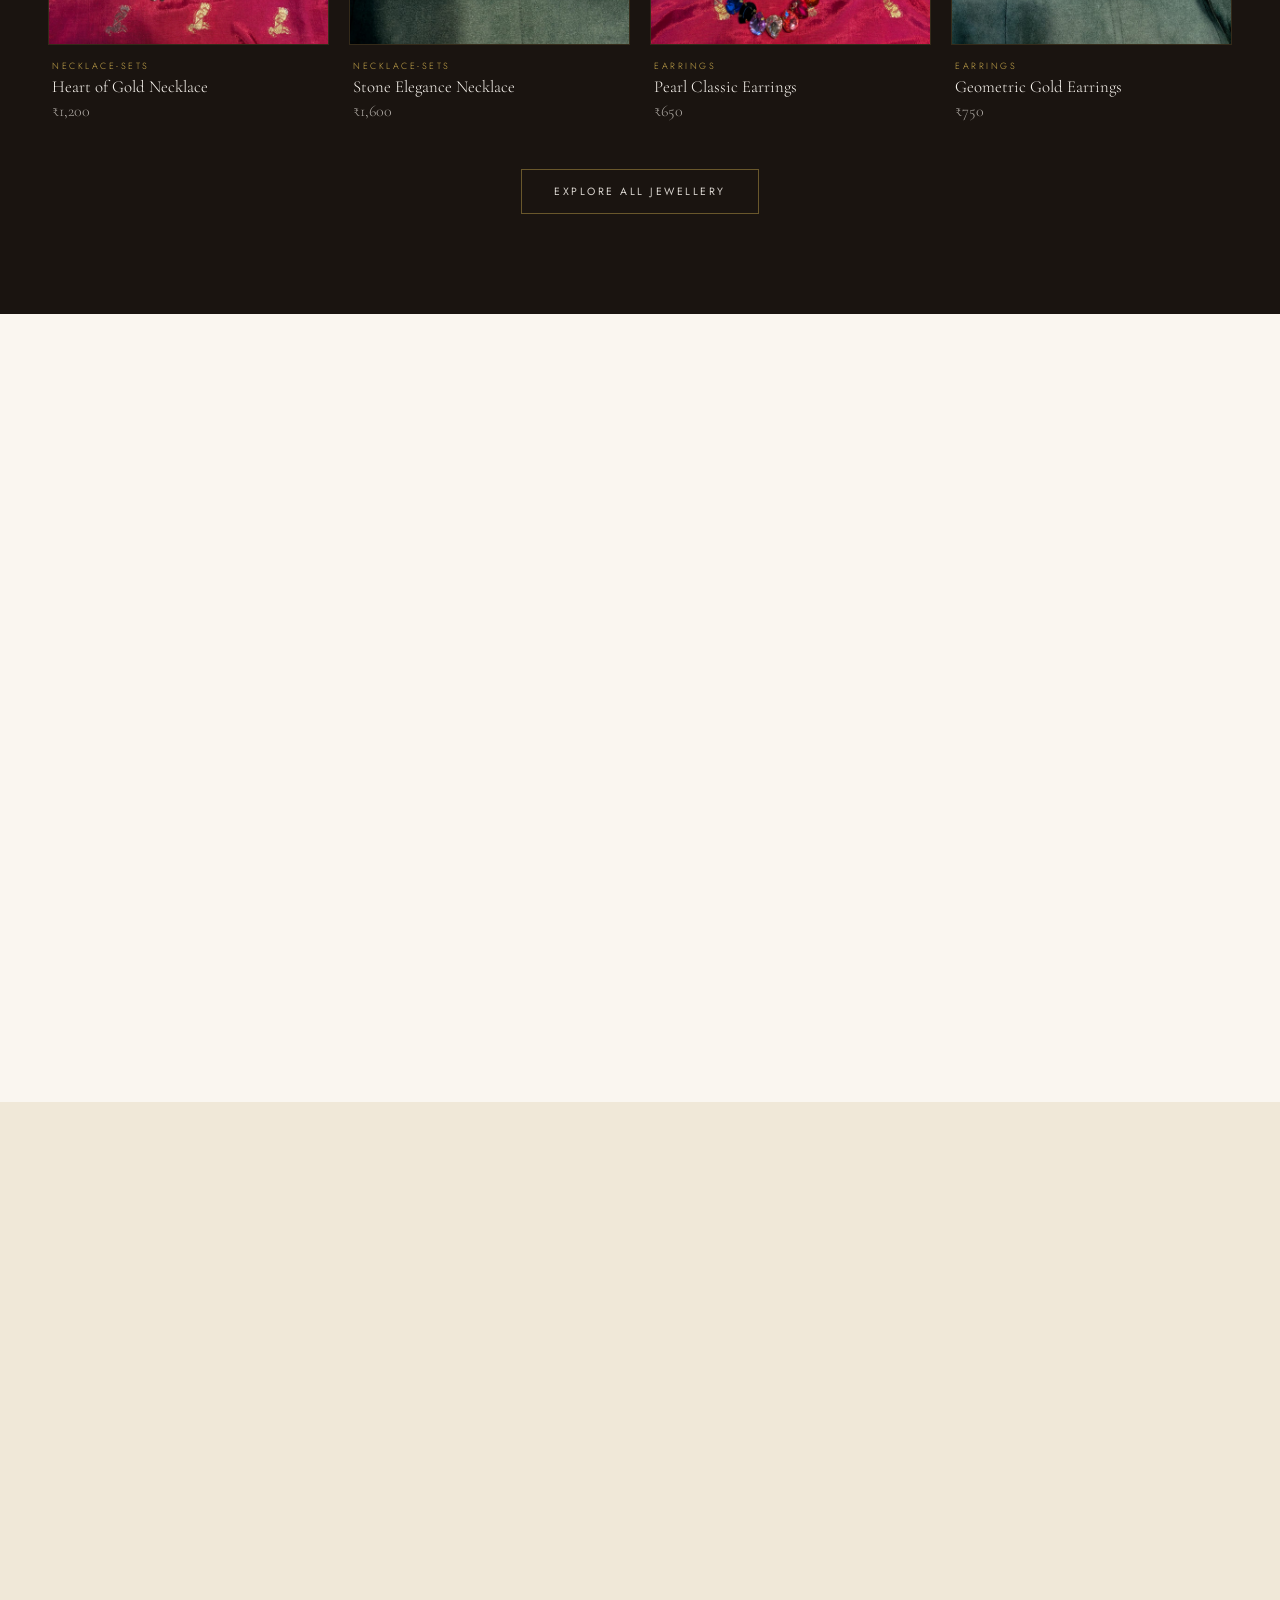
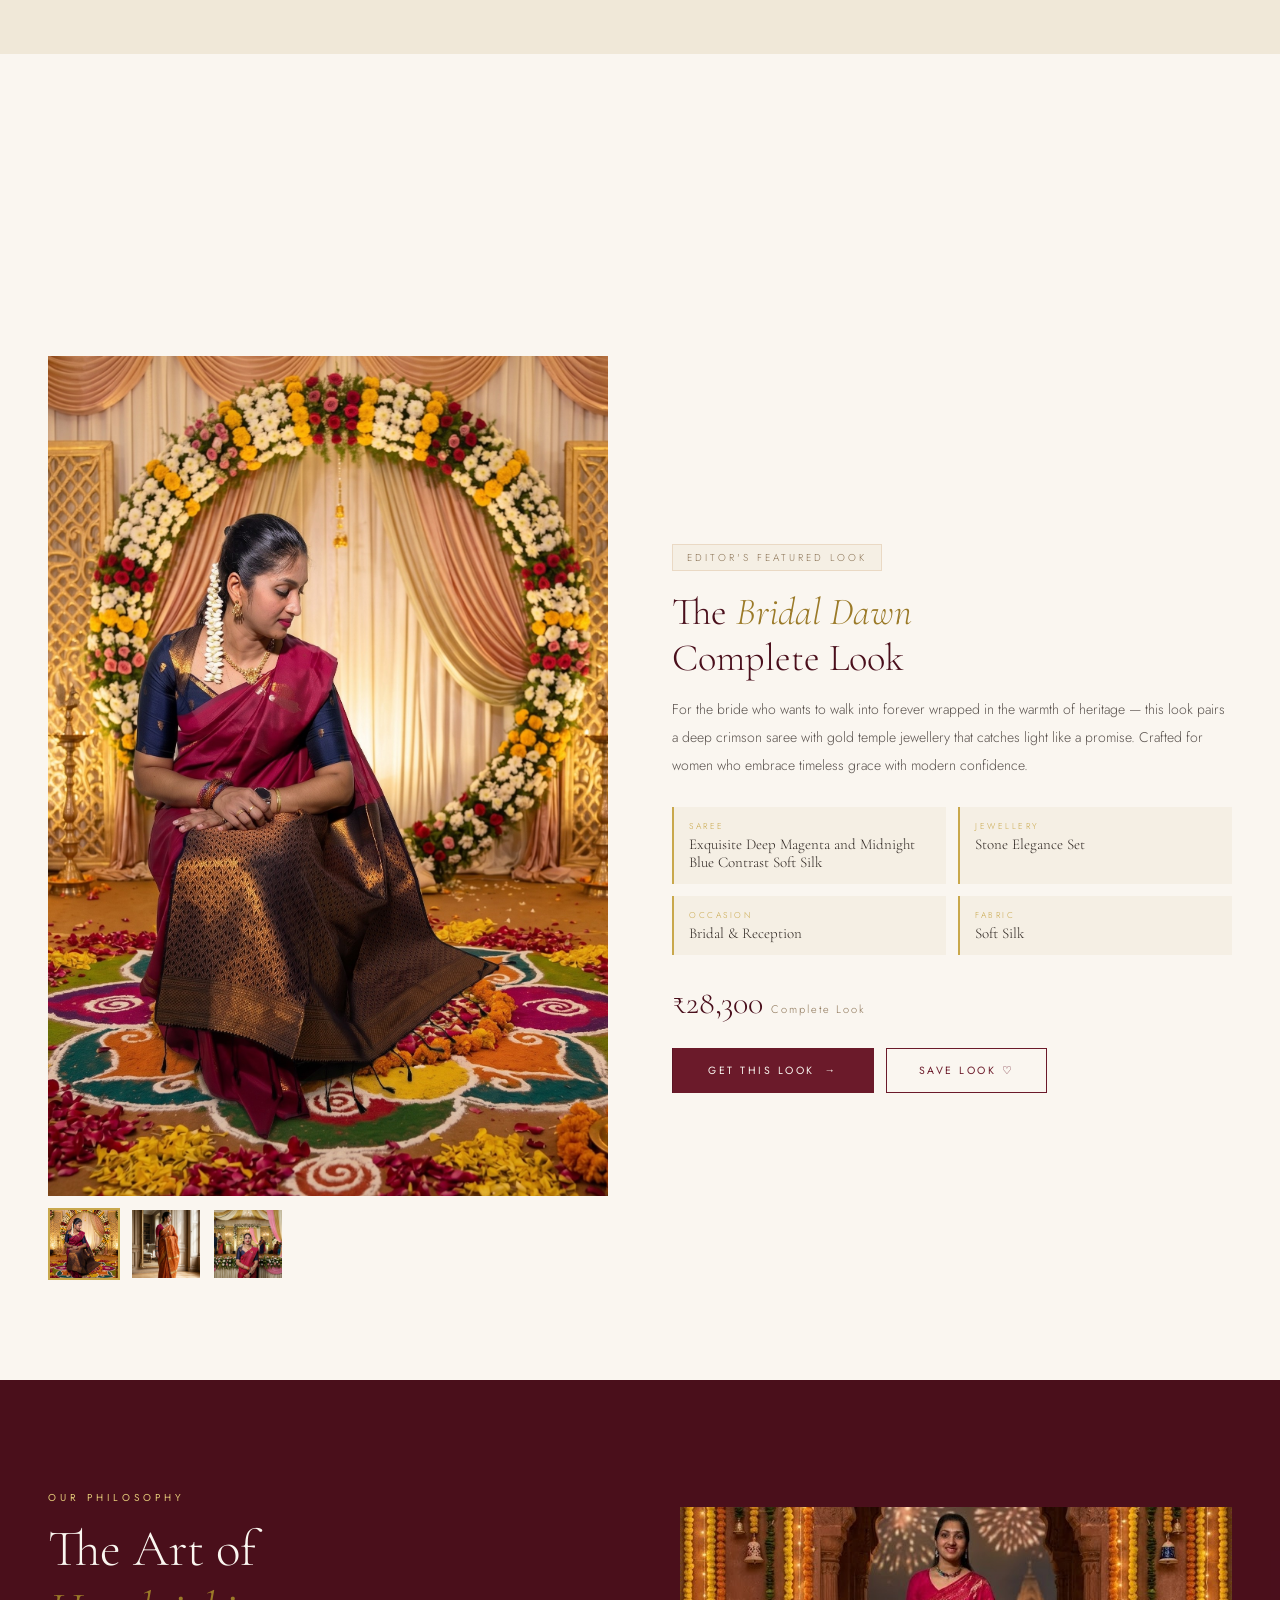
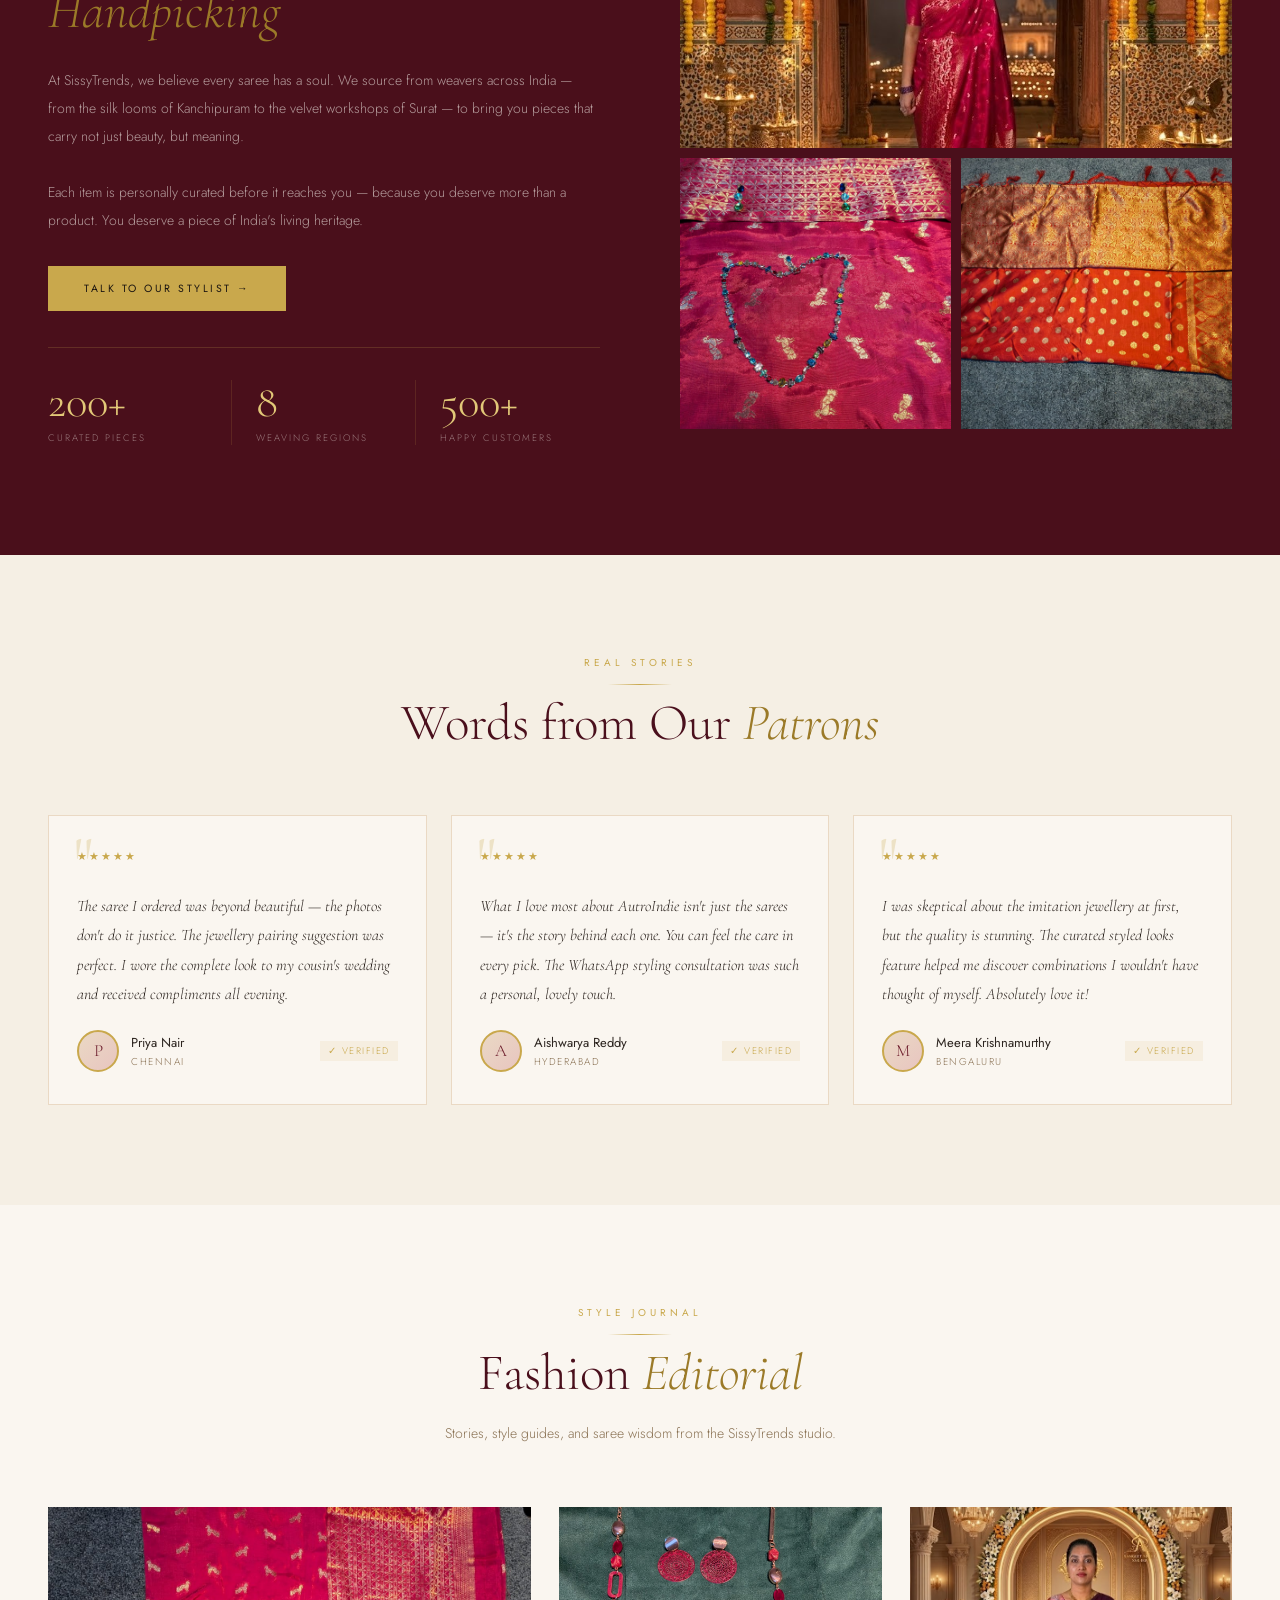
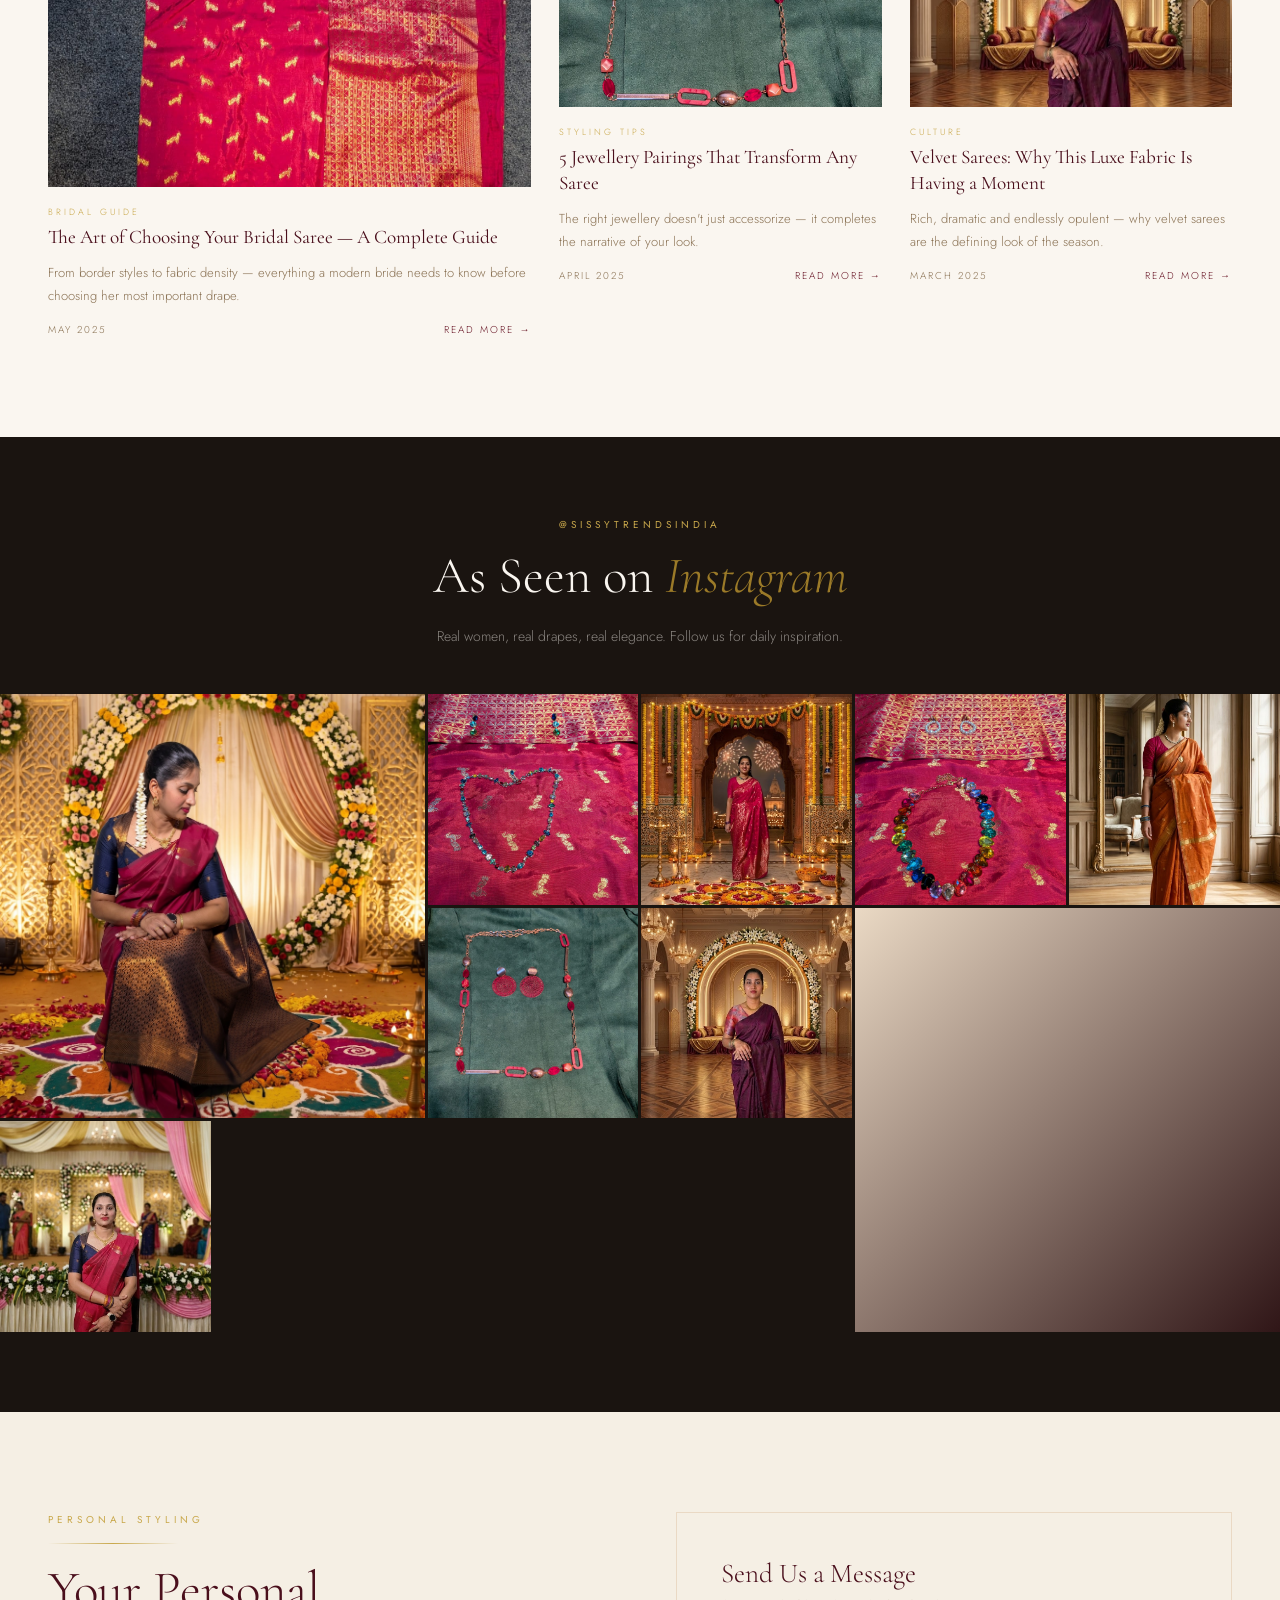
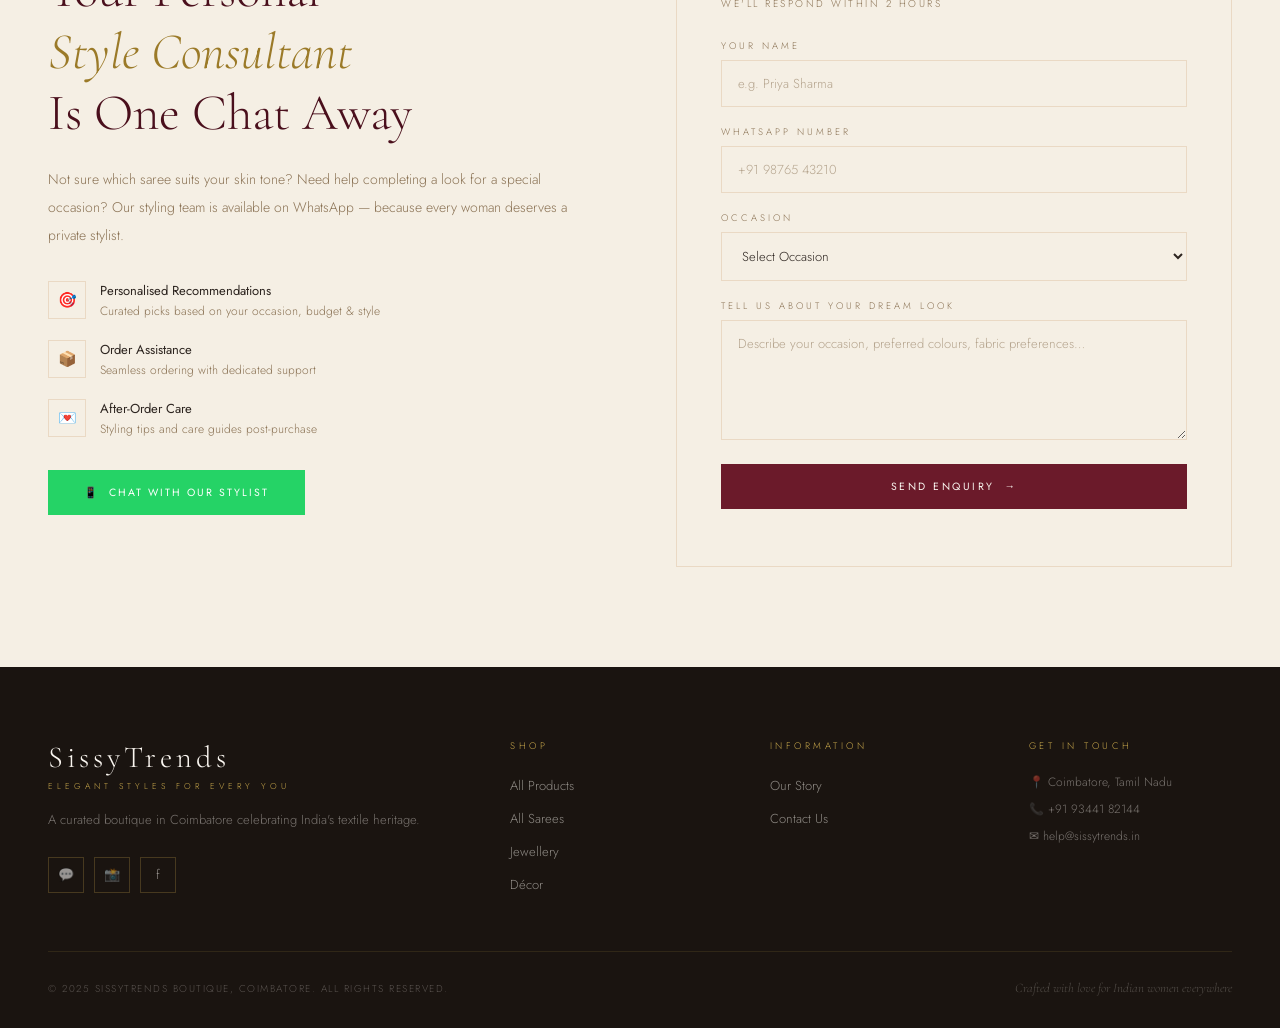
==== commit f3ffe7cd: "Announcement bar, campaign banner, hot category cards, analytics coupon panel, navbar overlap fix, T" ====
--- a/index.html
+++ b/index.html
@@ -227,6 +227,64 @@
   </style>
 </head>
 <body>
+<!-- ── TOP ANNOUNCEMENT BAR ── -->
+<div id="announcementBar" style="background:linear-gradient(90deg,#5c1520,#7a1f2e,#5c1520);color:#faf5ec;overflow:hidden;height:38px;display:flex;align-items:center">
+  <button onclick="dismissAnnBar()" title="Dismiss"
+    style="position:absolute;right:14px;top:50%;transform:translateY(-50%);background:none;border:none;color:rgba(250,245,236,.45);font-size:18px;cursor:pointer;z-index:2;line-height:1;padding:2px 6px">&times;</button>
+  <div style="flex:1;text-align:center;position:relative;height:38px;overflow:hidden">
+    <div id="annMsg0" style="position:absolute;inset:0;display:flex;align-items:center;justify-content:center;font-family:'Jost',sans-serif;font-size:12px;letter-spacing:.1em;transition:opacity .6s,transform .6s">
+      &#127881;&nbsp;<strong style="color:#c9a24e">Festive Season</strong>&nbsp;&mdash;&nbsp;Free Shipping on first 50 orders! Use code&nbsp;<strong id="annCouponCode" style="color:#c9a24e;letter-spacing:.2em">STSHIP50</strong>
+    </div>
+    <div id="annMsg1" style="position:absolute;inset:0;display:flex;align-items:center;justify-content:center;font-family:'Jost',sans-serif;font-size:12px;letter-spacing:.1em;opacity:0;transform:translateY(10px);transition:opacity .6s,transform .6s">
+      &#10024;&nbsp;Handpicked Sarees &middot; Jewellery &middot; D&eacute;cor &mdash; Coimbatore Boutique
+    </div>
+    <div id="annMsg2" style="position:absolute;inset:0;display:flex;align-items:center;justify-content:center;font-family:'Jost',sans-serif;font-size:12px;letter-spacing:.1em;opacity:0;transform:translateY(10px);transition:opacity .6s,transform .6s">
+      &#128230;&nbsp;Cash on Delivery Available Across India &middot; WhatsApp Orders Welcome
+    </div>
+  </div>
+</div>
+<script>
+(function(){
+  // Slide messages
+  var m=[document.getElementById('annMsg0'),document.getElementById('annMsg1'),document.getElementById('annMsg2')];
+  var c=0;
+  function nx(){
+    m[c].style.opacity='0';m[c].style.transform='translateY(-10px)';
+    c=(c+1)%m.length;
+    m[c].style.transform='translateY(10px)';m[c].style.opacity='0';
+    setTimeout(function(){m[c].style.opacity='1';m[c].style.transform='translateY(0)';},60);
+  }
+  setInterval(nx,3400);
+
+  // Push navbar below bar using direct style — no CSS class needed
+  var BAR_H = 38;
+  var nav = document.getElementById('navbar');
+  if(nav) nav.style.top = BAR_H+'px';
+
+  var collapsed = false;
+  window.addEventListener('scroll',function(){
+    var nav=document.getElementById('navbar');
+    var bar=document.getElementById('announcementBar');
+    if(!nav) return;
+    if(window.scrollY > BAR_H && !collapsed){
+      collapsed = true;
+      if(bar) bar.classList.add('hidden');
+      nav.style.top = '0';
+    } else if(window.scrollY === 0 && collapsed){
+      collapsed = false;
+      if(bar) bar.classList.remove('hidden');
+      nav.style.top = BAR_H+'px';
+    }
+  },{passive:true});
+})();
+
+function dismissAnnBar(){
+  var bar=document.getElementById('announcementBar');
+  var nav=document.getElementById('navbar');
+  if(bar){ bar.classList.add('hidden'); bar.style.display='none'; }
+  if(nav) nav.style.top='0';
+}
+</script>
 
 <div id="navPlaceholder"></div>
 
@@ -286,59 +344,62 @@
   </div>
 </div>
 
-<!-- ── MARQUEE ── -->
-<div class="marquee-wrap">
-  <div class="marquee-track">
-    <span>Handpicked Sarees</span><span>Imitation Jewellery</span><span>Kanjivaram Silk</span>
-    <span>Banarasi Weaves</span><span>Bridal Collections</span><span>Festive Elegance</span>
-    <span>Editorial Style</span><span>Cultural + Modern</span><span>WhatsApp Orders</span>
-    <span>Handpicked Sarees</span><span>Imitation Jewellery</span><span>Kanjivaram Silk</span>
-    <span>Banarasi Weaves</span><span>Bridal Collections</span><span>Festive Elegance</span>
-    <span>Editorial Style</span><span>Cultural + Modern</span><span>WhatsApp Orders</span>
+<!-- ── HOT CATEGORY CARDS ── -->
+<div id="hotLinksBar" style="background:#faf5ec;border-top:1px solid rgba(201,162,78,.1);border-bottom:1px solid rgba(201,162,78,.12);padding:20px 0 18px">
+  <div style="max-width:1360px;margin:0 auto;padding:0 32px">
+    <div style="display:flex;align-items:center;margin-bottom:14px;gap:10px">
+      <span style="font-family:'Jost',sans-serif;font-size:8px;letter-spacing:.3em;text-transform:uppercase;color:#c9a24e">&#128293; HOT RIGHT NOW</span>
+      <div style="flex:1;height:1px;background:linear-gradient(90deg,rgba(201,162,78,.3),transparent)"></div>
+    </div>
+    <div style="display:flex;gap:14px;overflow-x:auto;padding-bottom:6px;scrollbar-width:none;-webkit-overflow-scrolling:touch;justify-content:space-between">
+      <a href="pages/categories.html?cat=sarees&sub=soft-silk" style="flex:0 0 130px;text-decoration:none;border-radius:10px;overflow:hidden;box-shadow:0 2px 12px rgba(0,0,0,.15);transition:transform .22s,box-shadow .22s;display:block;position:relative;height:165px;background:#2a1a0e" onmouseover="this.style.transform='translateY(-5px)';this.style.boxShadow='0 12px 30px rgba(122,31,46,.3)'" onmouseout="this.style.transform='';this.style.boxShadow='0 2px 12px rgba(0,0,0,.15)'"><img src="/Images/SareeImages/SAR-025_pose2.jpg" alt="Soft Silk Sarees" style="width:100%;height:100%;object-fit:cover;display:block" onerror="this.style.opacity='0.3'"/><div style="position:absolute;inset:0;background:linear-gradient(to top,rgba(0,0,0,.75) 0%,rgba(0,0,0,.1) 55%,transparent 100%)"></div><div style="position:absolute;bottom:0;left:0;right:0;padding:8px 8px 10px;text-align:center"><div style="font-family:'Jost',sans-serif;font-size:10px;color:#c9a24e;letter-spacing:.05em;font-weight:600;line-height:1.3">Soft Silk Sarees</div><div style="font-family:'Jost',sans-serif;font-size:9px;color:rgba(255,255,255,.75);margin-top:2px;letter-spacing:.03em">சாஃப்ட் சில்க்</div></div></a>
+      <a href="pages/categories.html?cat=sarees&sub=Maheswari+Silk+Cotton" style="flex:0 0 130px;text-decoration:none;border-radius:10px;overflow:hidden;box-shadow:0 2px 12px rgba(0,0,0,.15);transition:transform .22s,box-shadow .22s;display:block;position:relative;height:165px;background:#2a1a0e" onmouseover="this.style.transform='translateY(-5px)';this.style.boxShadow='0 12px 30px rgba(122,31,46,.3)'" onmouseout="this.style.transform='';this.style.boxShadow='0 2px 12px rgba(0,0,0,.15)'"><img src="/Images/SareeImages/SAR-031_pose1.jpeg" alt="Maheshwari Cotton" style="width:100%;height:100%;object-fit:cover;display:block" onerror="this.style.opacity='0.3'"/><div style="position:absolute;inset:0;background:linear-gradient(to top,rgba(0,0,0,.75) 0%,rgba(0,0,0,.1) 55%,transparent 100%)"></div><div style="position:absolute;bottom:0;left:0;right:0;padding:8px 8px 10px;text-align:center"><div style="font-family:'Jost',sans-serif;font-size:10px;color:#c9a24e;letter-spacing:.05em;font-weight:600;line-height:1.3">Maheshwari Cotton</div><div style="font-family:'Jost',sans-serif;font-size:9px;color:rgba(255,255,255,.75);margin-top:2px;letter-spacing:.03em">மகேஷ்வரி</div></div></a>
+      <a href="pages/categories.html?cat=jewellery&sub=necklace-sets" style="flex:0 0 130px;text-decoration:none;border-radius:10px;overflow:hidden;box-shadow:0 2px 12px rgba(0,0,0,.15);transition:transform .22s,box-shadow .22s;display:block;position:relative;height:165px;background:#2a1a0e" onmouseover="this.style.transform='translateY(-5px)';this.style.boxShadow='0 12px 30px rgba(122,31,46,.3)'" onmouseout="this.style.transform='';this.style.boxShadow='0 2px 12px rgba(0,0,0,.15)'"><img src="/Images/Imitation jewels/JWL-016_1.jpg" alt="Necklace Sets" style="width:100%;height:100%;object-fit:cover;display:block" onerror="this.style.opacity='0.3'"/><div style="position:absolute;inset:0;background:linear-gradient(to top,rgba(0,0,0,.75) 0%,rgba(0,0,0,.1) 55%,transparent 100%)"></div><div style="position:absolute;bottom:0;left:0;right:0;padding:8px 8px 10px;text-align:center"><div style="font-family:'Jost',sans-serif;font-size:10px;color:#c9a24e;letter-spacing:.05em;font-weight:600;line-height:1.3">Necklace Sets</div><div style="font-family:'Jost',sans-serif;font-size:9px;color:rgba(255,255,255,.75);margin-top:2px;letter-spacing:.03em">நெக்லஸ்</div></div></a>
+      <a href="pages/categories.html?cat=jewellery&sub=full-sets" style="flex:0 0 130px;text-decoration:none;border-radius:10px;overflow:hidden;box-shadow:0 2px 12px rgba(0,0,0,.15);transition:transform .22s,box-shadow .22s;display:block;position:relative;height:165px;background:#2a1a0e" onmouseover="this.style.transform='translateY(-5px)';this.style.boxShadow='0 12px 30px rgba(122,31,46,.3)'" onmouseout="this.style.transform='';this.style.boxShadow='0 2px 12px rgba(0,0,0,.15)'"><img src="/Images/Imitation jewels/JWL-022_1.jpg" alt="Temple Jewellery" style="width:100%;height:100%;object-fit:cover;display:block" onerror="this.style.opacity='0.3'"/><div style="position:absolute;inset:0;background:linear-gradient(to top,rgba(0,0,0,.75) 0%,rgba(0,0,0,.1) 55%,transparent 100%)"></div><div style="position:absolute;bottom:0;left:0;right:0;padding:8px 8px 10px;text-align:center"><div style="font-family:'Jost',sans-serif;font-size:10px;color:#c9a24e;letter-spacing:.05em;font-weight:600;line-height:1.3">Temple Jewellery</div><div style="font-family:'Jost',sans-serif;font-size:9px;color:rgba(255,255,255,.75);margin-top:2px;letter-spacing:.03em">டெம்பிள் ஜுவல்</div></div></a>
+      <a href="pages/categories.html?cat=sarees&sub=Pochampally+Ikat" style="flex:0 0 130px;text-decoration:none;border-radius:10px;overflow:hidden;box-shadow:0 2px 12px rgba(0,0,0,.15);transition:transform .22s,box-shadow .22s;display:block;position:relative;height:165px;background:#2a1a0e" onmouseover="this.style.transform='translateY(-5px)';this.style.boxShadow='0 12px 30px rgba(122,31,46,.3)'" onmouseout="this.style.transform='';this.style.boxShadow='0 2px 12px rgba(0,0,0,.15)'"><img src="/Images/SareeImages/SAR-043_pose1.jpeg" alt="Pochampally Ikat" style="width:100%;height:100%;object-fit:cover;display:block" onerror="this.style.opacity='0.3'"/><div style="position:absolute;inset:0;background:linear-gradient(to top,rgba(0,0,0,.75) 0%,rgba(0,0,0,.1) 55%,transparent 100%)"></div><div style="position:absolute;bottom:0;left:0;right:0;padding:8px 8px 10px;text-align:center"><div style="font-family:'Jost',sans-serif;font-size:10px;color:#c9a24e;letter-spacing:.05em;font-weight:600;line-height:1.3">Pochampally Ikat</div><div style="font-family:'Jost',sans-serif;font-size:9px;color:rgba(255,255,255,.75);margin-top:2px;letter-spacing:.03em">போச்சம்பல்லி</div></div></a>
+      <a href="pages/categories.html?cat=jewellery&sub=bridal" style="flex:0 0 130px;text-decoration:none;border-radius:10px;overflow:hidden;box-shadow:0 2px 12px rgba(0,0,0,.15);transition:transform .22s,box-shadow .22s;display:block;position:relative;height:165px;background:#2a1a0e" onmouseover="this.style.transform='translateY(-5px)';this.style.boxShadow='0 12px 30px rgba(122,31,46,.3)'" onmouseout="this.style.transform='';this.style.boxShadow='0 2px 12px rgba(0,0,0,.15)'"><img src="/Images/Imitation jewels/JWL-020_1.jpg" alt="Bridal Sets" style="width:100%;height:100%;object-fit:cover;display:block" onerror="this.style.opacity='0.3'"/><div style="position:absolute;inset:0;background:linear-gradient(to top,rgba(0,0,0,.75) 0%,rgba(0,0,0,.1) 55%,transparent 100%)"></div><div style="position:absolute;bottom:0;left:0;right:0;padding:8px 8px 10px;text-align:center"><div style="font-family:'Jost',sans-serif;font-size:10px;color:#c9a24e;letter-spacing:.05em;font-weight:600;line-height:1.3">Bridal Sets</div><div style="font-family:'Jost',sans-serif;font-size:9px;color:rgba(255,255,255,.75);margin-top:2px;letter-spacing:.03em">பிரைடல் செட்</div></div></a>
+      <a href="pages/categories.html?cat=sarees&sub=Cool+Cotton" style="flex:0 0 130px;text-decoration:none;border-radius:10px;overflow:hidden;box-shadow:0 2px 12px rgba(0,0,0,.15);transition:transform .22s,box-shadow .22s;display:block;position:relative;height:165px;background:#2a1a0e" onmouseover="this.style.transform='translateY(-5px)';this.style.boxShadow='0 12px 30px rgba(122,31,46,.3)'" onmouseout="this.style.transform='';this.style.boxShadow='0 2px 12px rgba(0,0,0,.15)'"><img src="/Images/SareeImages/SAR-050_pose1.jpeg" alt="Cool Cotton" style="width:100%;height:100%;object-fit:cover;display:block" onerror="this.style.opacity='0.3'"/><div style="position:absolute;inset:0;background:linear-gradient(to top,rgba(0,0,0,.75) 0%,rgba(0,0,0,.1) 55%,transparent 100%)"></div><div style="position:absolute;bottom:0;left:0;right:0;padding:8px 8px 10px;text-align:center"><div style="font-family:'Jost',sans-serif;font-size:10px;color:#c9a24e;letter-spacing:.05em;font-weight:600;line-height:1.3">Cool Cotton</div><div style="font-family:'Jost',sans-serif;font-size:9px;color:rgba(255,255,255,.75);margin-top:2px;letter-spacing:.03em">கூல் காட்டன்</div></div></a>
+      <a href="pages/categories.html?cat=decor" style="flex:0 0 130px;text-decoration:none;border-radius:10px;overflow:hidden;box-shadow:0 2px 12px rgba(0,0,0,.15);transition:transform .22s,box-shadow .22s;display:block;position:relative;height:165px;background:#2a1a0e" onmouseover="this.style.transform='translateY(-5px)';this.style.boxShadow='0 12px 30px rgba(122,31,46,.3)'" onmouseout="this.style.transform='';this.style.boxShadow='0 2px 12px rgba(0,0,0,.15)'"><img src="/Images/Decorative handcrafts/Diya.webp" alt="Festive Decor" style="width:100%;height:100%;object-fit:cover;display:block" onerror="this.style.opacity='0.3'"/><div style="position:absolute;inset:0;background:linear-gradient(to top,rgba(0,0,0,.75) 0%,rgba(0,0,0,.1) 55%,transparent 100%)"></div><div style="position:absolute;bottom:0;left:0;right:0;padding:8px 8px 10px;text-align:center"><div style="font-family:'Jost',sans-serif;font-size:10px;color:#c9a24e;letter-spacing:.05em;font-weight:600;line-height:1.3">Festive Decor</div><div style="font-family:'Jost',sans-serif;font-size:9px;color:rgba(255,255,255,.75);margin-top:2px;letter-spacing:.03em">டெக்கர்</div></div></a>
+    </div>
   </div>
 </div>
-
 <!-- ── FREE SHIPPING CAMPAIGN BANNER ── -->
-<section id="campaignBanner" style="padding:48px 20px;background:linear-gradient(135deg,#7a1f2e 0%,#5c1520 50%,#7a1f2e 100%);text-align:center;position:relative;overflow:hidden;display:none">
-  <!-- Decorative gold lines -->
-  <div style="position:absolute;inset:0;background:repeating-linear-gradient(45deg,transparent,transparent 40px,rgba(201,162,78,.04) 40px,rgba(201,162,78,.04) 41px);pointer-events:none"></div>
-  <div style="position:relative;z-index:1;max-width:680px;margin:0 auto">
-    <div style="font-family:'Cinzel',serif;font-size:9px;letter-spacing:.35em;color:rgba(201,162,78,.7);margin-bottom:10px">LIMITED TIME OFFER</div>
-    <h2 style="font-family:'Cormorant Garamond',serif;font-size:clamp(1.6rem,4vw,2.4rem);font-weight:400;color:#faf5ec;margin-bottom:8px;line-height:1.2">Free Shipping on Your First Order</h2>
-    <p style="font-family:'Jost',sans-serif;font-size:13px;color:rgba(250,245,236,.65);margin-bottom:20px;letter-spacing:.05em">Only for the first 50 orders — claim yours before it's gone.</p>
-
-    <!-- Counter -->
-    <div style="display:inline-flex;align-items:center;gap:16px;background:rgba(0,0,0,.25);border:1px solid rgba(201,162,78,.3);padding:12px 28px;margin-bottom:24px">
-      <div style="text-align:center">
-        <div id="campaignUsed" style="font-family:'Cinzel',serif;font-size:1.8rem;color:#c9a24e;line-height:1">—</div>
-        <div style="font-family:'Jost',sans-serif;font-size:9px;letter-spacing:.2em;color:rgba(250,245,236,.4);margin-top:4px">CLAIMED</div>
-      </div>
-      <div style="width:1px;height:40px;background:rgba(201,162,78,.25)"></div>
-      <div style="text-align:center">
-        <div id="campaignRemaining" style="font-family:'Cinzel',serif;font-size:1.8rem;color:#faf5ec;line-height:1">—</div>
-        <div style="font-family:'Jost',sans-serif;font-size:9px;letter-spacing:.2em;color:rgba(250,245,236,.4);margin-top:4px">REMAINING</div>
-      </div>
-    </div>
-
-    <!-- Coupon code -->
-    <div style="margin-bottom:24px">
-      <div style="font-family:'Jost',sans-serif;font-size:10px;letter-spacing:.2em;color:rgba(250,245,236,.5);margin-bottom:8px;text-transform:uppercase">Use code at checkout</div>
-      <div style="display:inline-flex;align-items:center;gap:12px;background:rgba(201,162,78,.12);border:1.5px dashed rgba(201,162,78,.5);padding:10px 24px">
-        <span id="campaignCode" style="font-family:'Cinzel',serif;font-size:1.2rem;letter-spacing:.25em;color:#c9a24e">SHIP50</span>
-        <button onclick="copyCouponCode()" title="Copy code"
-          style="background:none;border:1px solid rgba(201,162,78,.4);color:rgba(201,162,78,.8);font-family:'Jost',sans-serif;font-size:9px;letter-spacing:.1em;padding:4px 10px;cursor:pointer;text-transform:uppercase">Copy</button>
-      </div>
-    </div>
-
-    <a href="pages/collections.html"
-       style="display:inline-block;padding:13px 36px;background:#c9a24e;color:#1a0a06;font-family:'Jost',sans-serif;font-size:10px;letter-spacing:.25em;text-transform:uppercase;text-decoration:none;font-weight:600">
-      Shop Now &rarr;
-    </a>
+<section id="campaignBanner" style="position:relative;overflow:hidden;display:none;min-height:380px">
+  <!-- Background image -->
+  <img src="Images/Promotions/Banner for festive offer.png" alt="Free Shipping Campaign"
+       style="position:absolute;inset:0;width:100%;height:100%;object-fit:cover;object-position:center"
+       onerror="this.style.display='none'"/>
+  <!-- Dark overlay for text legibility -->
+  <div style="position:absolute;inset:0;background:linear-gradient(90deg,rgba(26,10,6,.82) 0%,rgba(26,10,6,.5) 55%,rgba(26,10,6,.1) 100%)"></div>
+  <!-- Content -->
+  <div style="position:relative;z-index:2;max-width:1200px;margin:0 auto;padding:60px 48px;display:flex;flex-direction:column;justify-content:center;min-height:380px">
+    <div style="max-width:520px">
+      <div style="font-family:'Cinzel',serif;font-size:9px;letter-spacing:.4em;color:#c9a24e;margin-bottom:14px">LIMITED TIME — FIRST 50 ORDERS</div>
+      <h2 style="font-family:'Cormorant Garamond',serif;font-size:clamp(2rem,4.5vw,3rem);font-weight:400;color:#faf5ec;margin-bottom:12px;line-height:1.15">Free Shipping<br><em>on Your First Order</em></h2>
+      <p style="font-family:'Jost',sans-serif;font-size:12px;color:rgba(250,245,236,.6);margin-bottom:28px;letter-spacing:.08em;line-height:1.7">Celebrate the festive season with SissyTrends.<br>Use code at checkout to waive shipping.</p>
+      <!-- Coupon pill -->
+      <div style="display:inline-flex;align-items:center;gap:14px;margin-bottom:28px">
+        <div style="border:1px dashed rgba(201,162,78,.6);padding:10px 22px;display:flex;align-items:center;gap:12px">
+          <span id="campaignCode" style="font-family:'Cinzel',serif;font-size:1rem;letter-spacing:.3em;color:#c9a24e">STSHIP50</span>
+          <button onclick="copyCouponCode()"
+            style="background:rgba(201,162,78,.15);border:1px solid rgba(201,162,78,.4);color:rgba(201,162,78,.9);font-family:'Jost',sans-serif;font-size:8px;letter-spacing:.15em;padding:4px 10px;cursor:pointer;text-transform:uppercase">
+            Copy
+          </button>
+        </div>
+      </div>
+      <br>
+      <a href="pages/collections.html"
+         style="display:inline-block;padding:13px 32px;background:#c9a24e;color:#1a0a06;font-family:'Jost',sans-serif;font-size:10px;letter-spacing:.25em;text-transform:uppercase;text-decoration:none;font-weight:700">
+        Shop the Festive Edit &rarr;
+      </a>
+    </div>
   </div>
 </section>
 
 <!-- ── FEATURED SAREES ── -->
 <section id="sarees" style="padding:100px 0;background:var(--ivory)">
+  <div class="section-wrap">
+    <div class="section-header">
       <span class="section-label reveal">Featured Collections</span>
       <div class="gold-divider reveal delay-1"></div>
       <h2 class="section-title reveal delay-2">The <em>Saree</em> Edit</h2>
@@ -982,19 +1043,25 @@
     if (e.key === 'Escape') closeStyleMatcherPopup();
   });
 
-  // ── Campaign Banner ──
+  // ── Campaign Banner + Announcement Bar: fetch coupon code dynamically ──
   (async function loadCampaignBanner() {
     try {
       var base = (location.hostname==='localhost'||location.hostname==='127.0.0.1') ? 'http://localhost:5000' : '';
       var r    = await fetch(base + '/api/coupon');
       var cfg  = await r.json();
-      if (!cfg.active || cfg.used >= cfg.limit) return; // hide if inactive or exhausted
-      var remaining = cfg.limit - cfg.used;
-      document.getElementById('campaignUsed').textContent      = cfg.used;
-      document.getElementById('campaignRemaining').textContent  = remaining;
-      document.getElementById('campaignCode').textContent       = cfg.code;
-      document.getElementById('campaignBanner').style.display   = 'block';
-    } catch(e) { /* server not running locally — hide banner */ }
+      var code = (cfg.code || 'STSHIP50').toUpperCase();
+      // Update announcement bar
+      var annEl = document.getElementById('annCouponCode');
+      if (annEl) annEl.textContent = code;
+      // Update campaign banner
+      var campEl = document.getElementById('campaignCode');
+      if (campEl) campEl.textContent = code;
+      // Show banner if active and slots remain
+      if (cfg.active && cfg.used < cfg.limit) {
+        var banner = document.getElementById('campaignBanner');
+        if (banner) banner.style.display = 'block';
+      }
+    } catch(e) { /* server not running — show static fallback */ }
   })();
 
   function copyCouponCode() {
--- a/css/style.css
+++ b/css/style.css
@@ -50,9 +50,19 @@
 /* ═══════════════════════════════════════════════
    NAVBAR
 ═══════════════════════════════════════════════ */
+#announcementBar{
+  position:fixed;top:0;left:0;right:0;z-index:850;
+  transition:transform 0.35s ease,opacity 0.35s ease;
+}
+#announcementBar.hidden{
+  transform:translateY(-100%);
+  opacity:0;
+  pointer-events:none;
+}
 #navbar{
   position:fixed;top:0;left:0;right:0;z-index:800;
-  padding:18px 0;transition:all 0.4s var(--ease);
+  padding:18px 0;
+  transition:padding 0.4s var(--ease),background 0.4s var(--ease),box-shadow 0.4s var(--ease);
 }
 #navbar.scrolled{
   background:rgba(250,246,240,0.97);
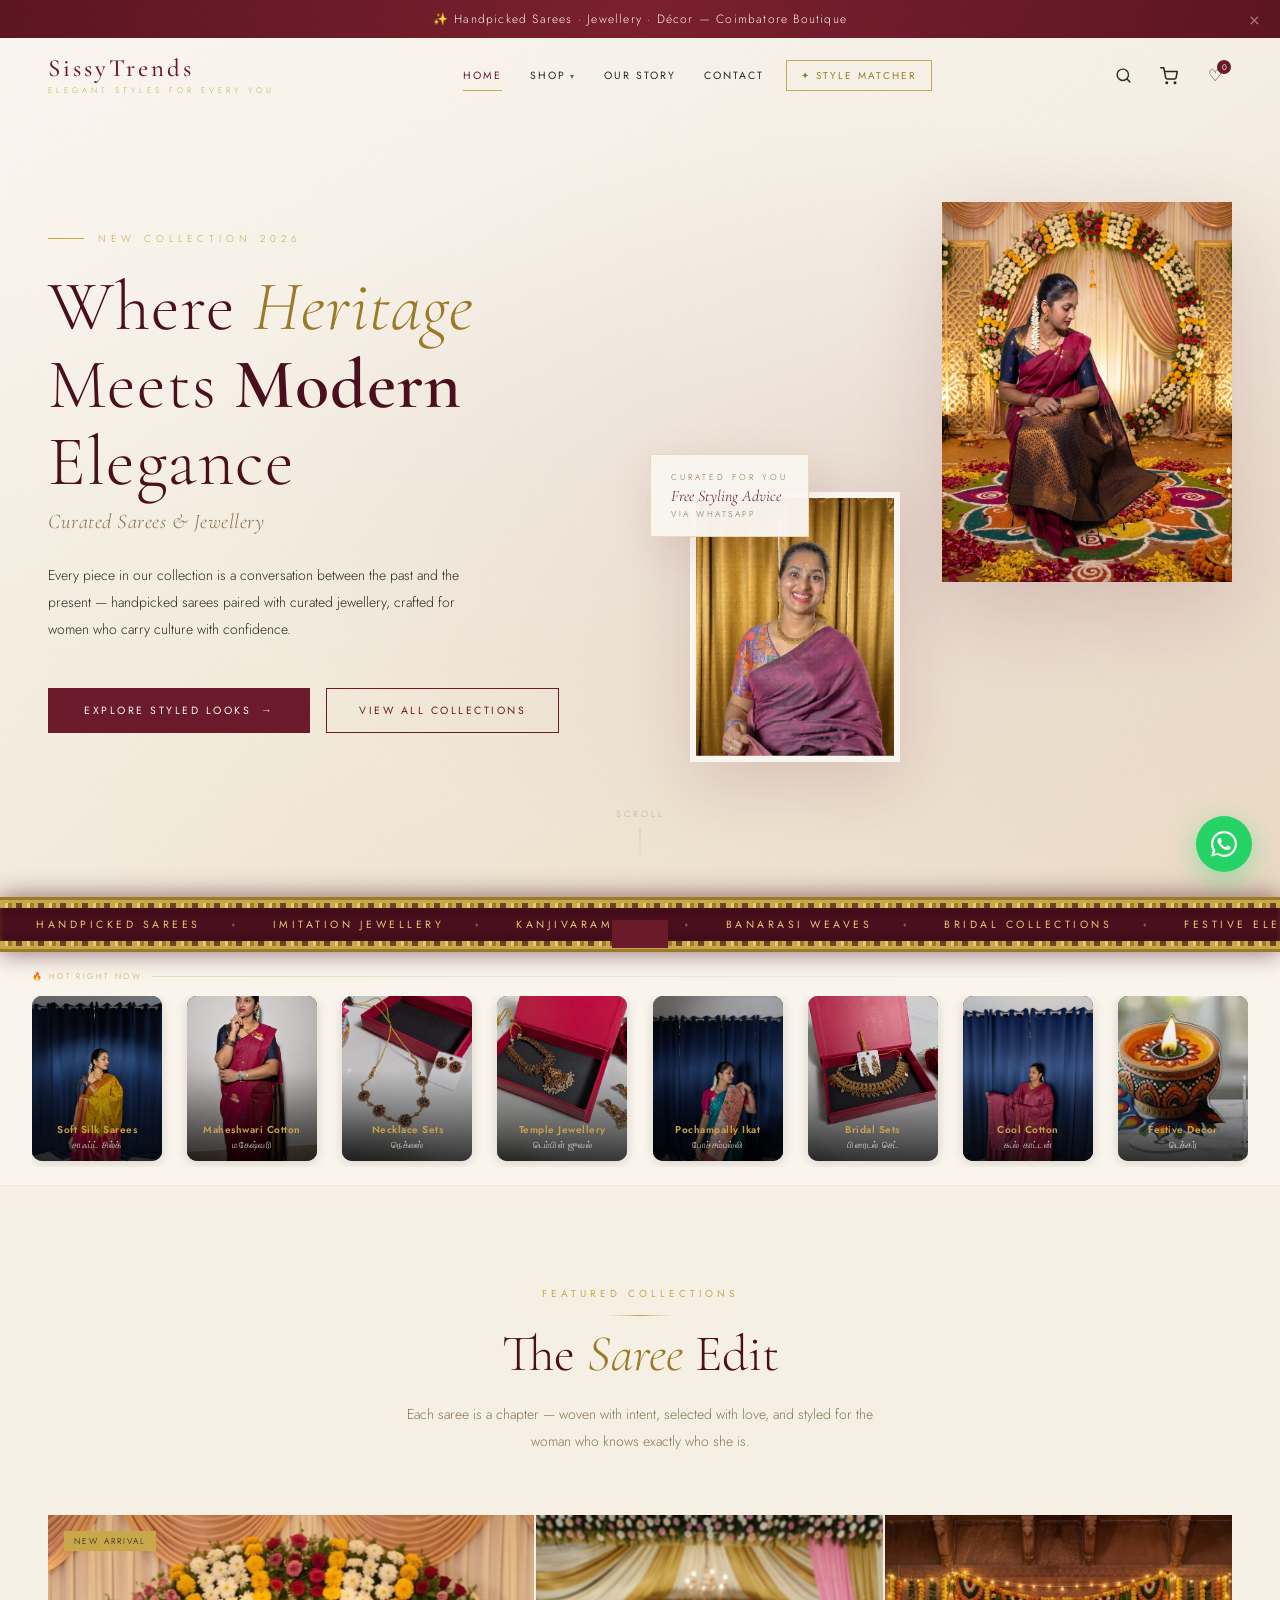
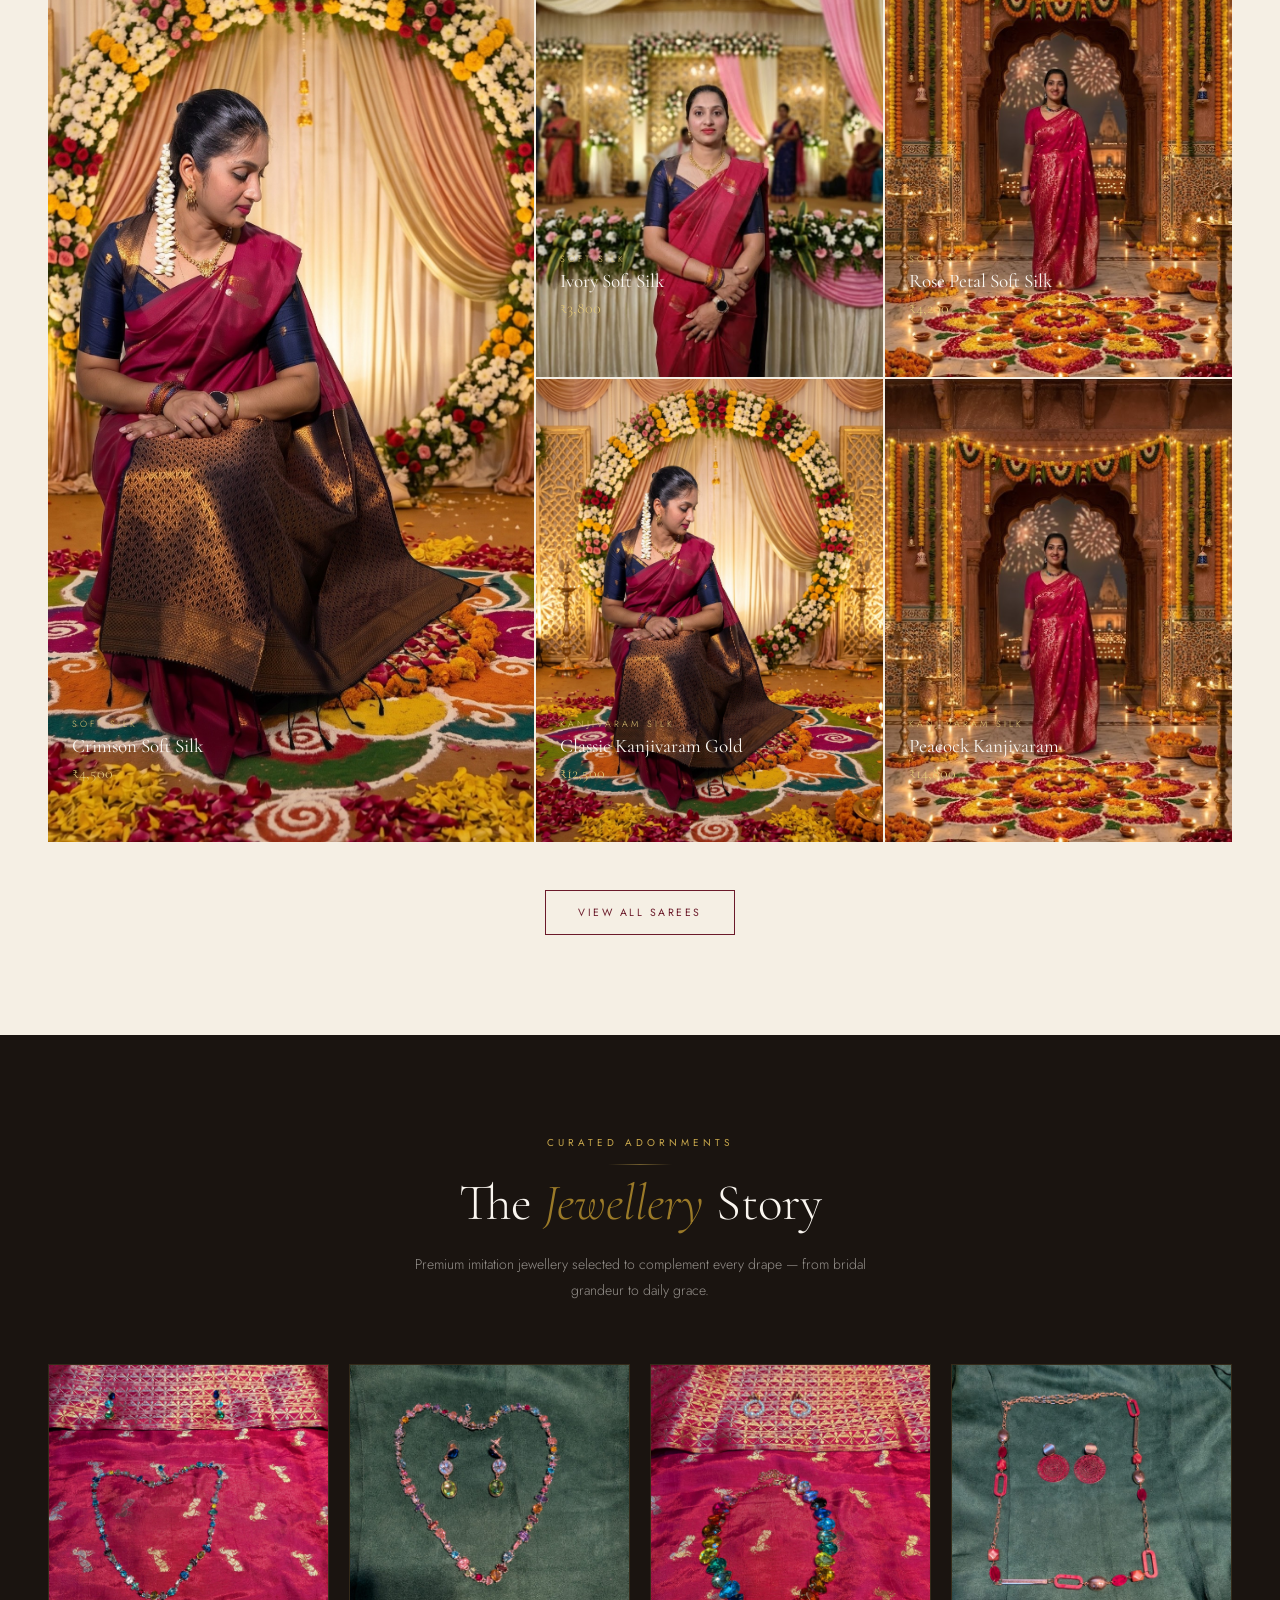
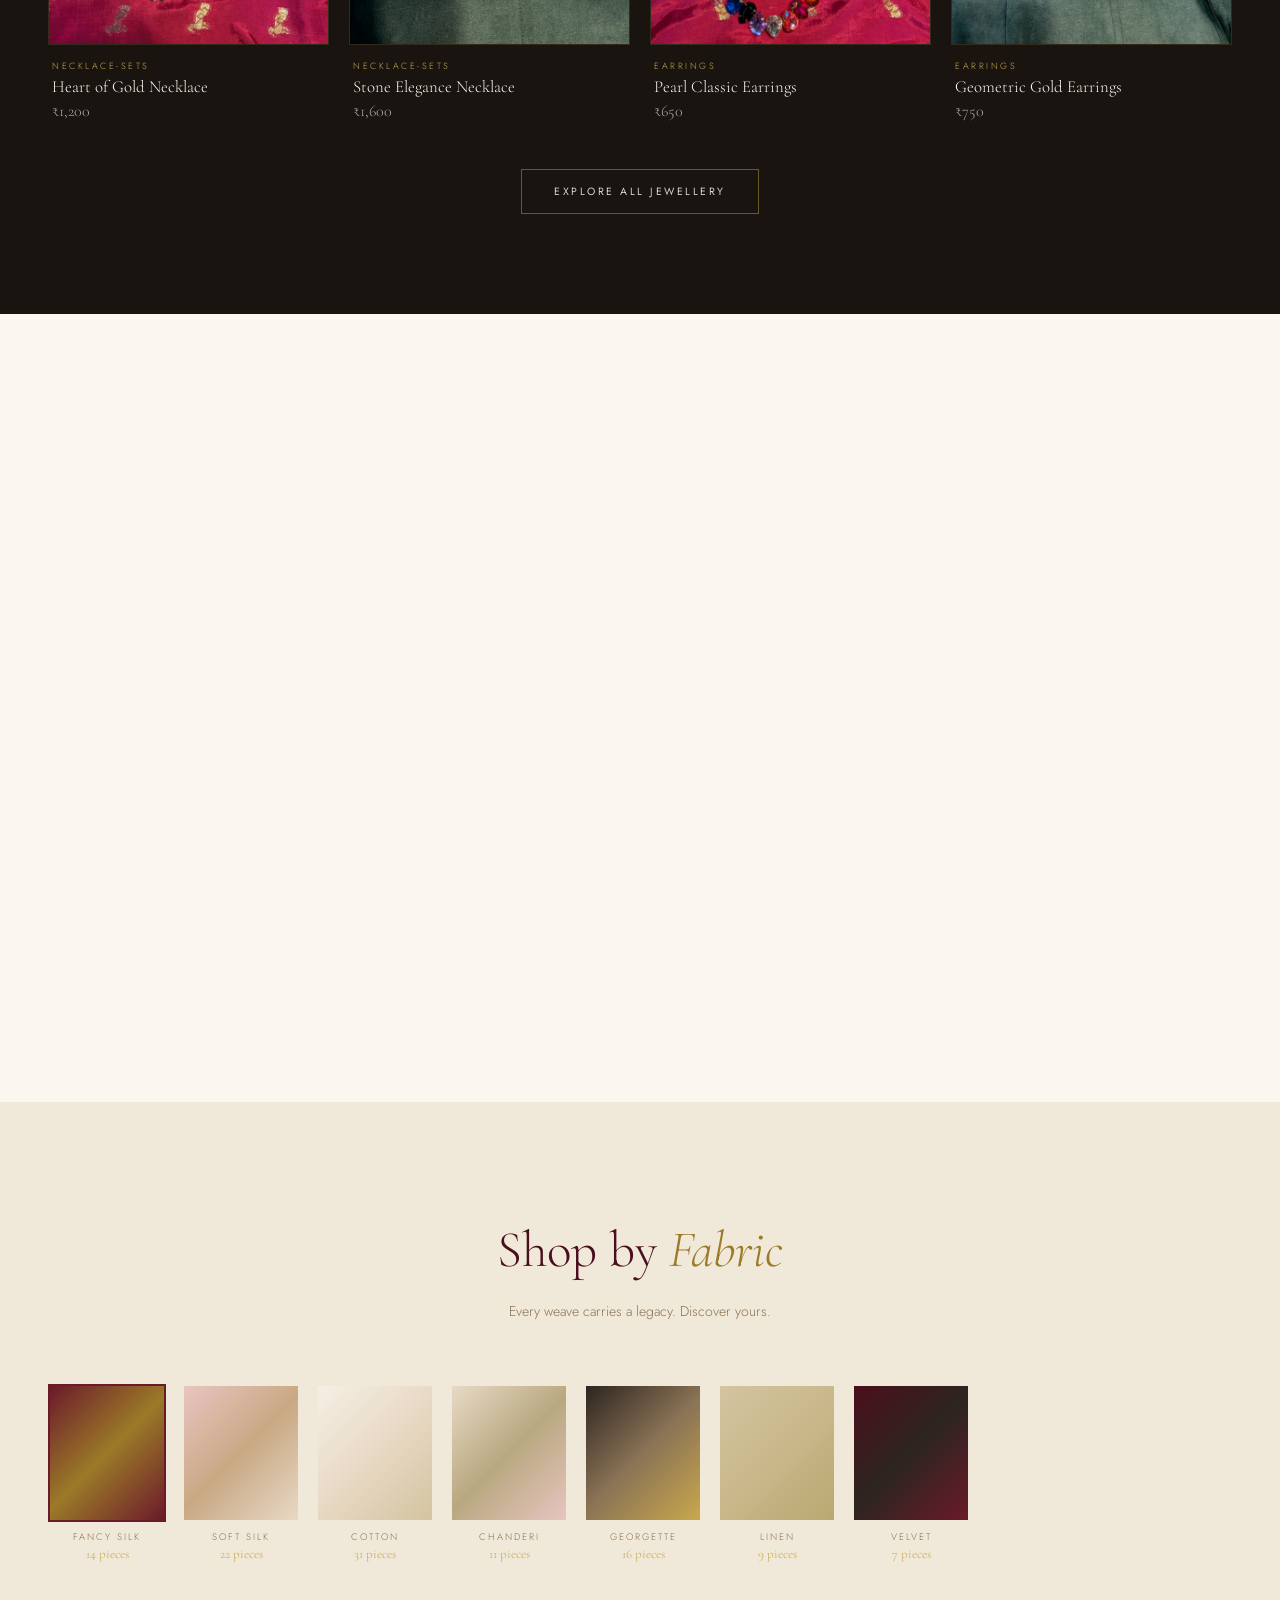
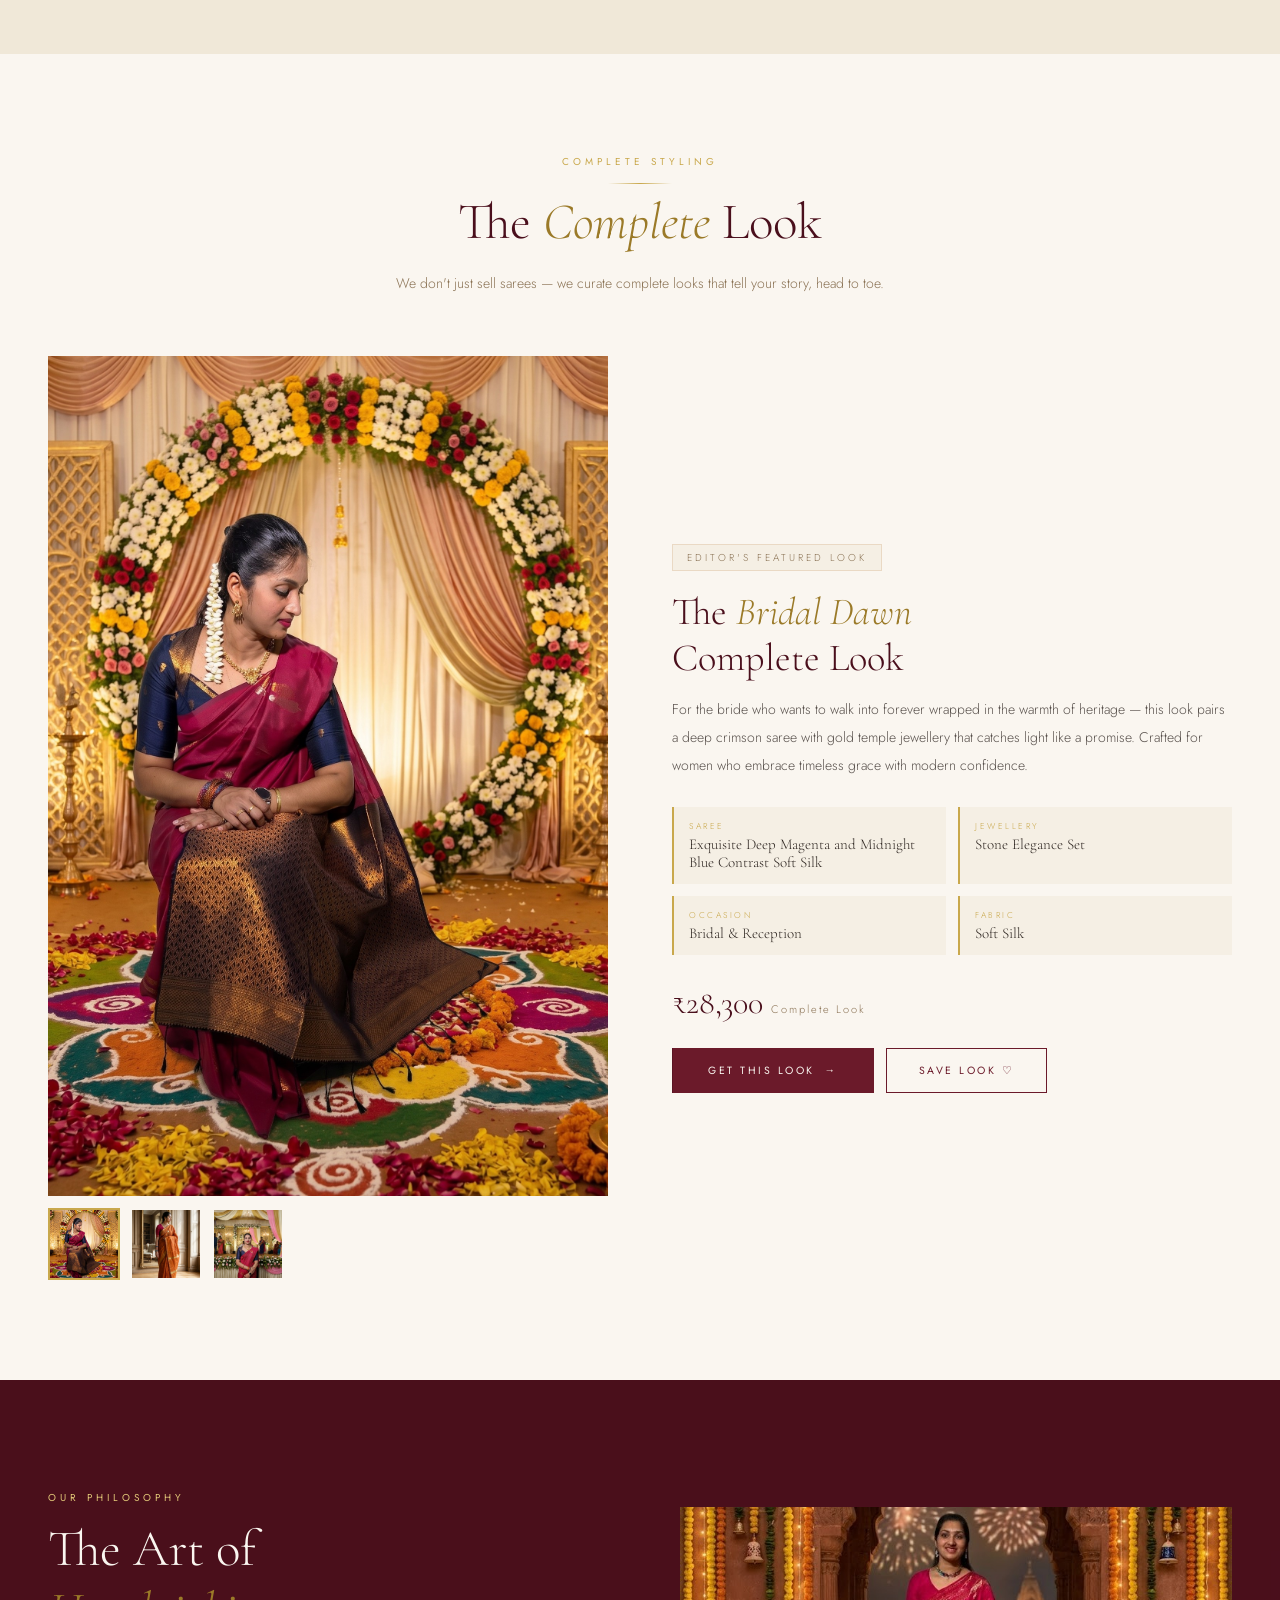
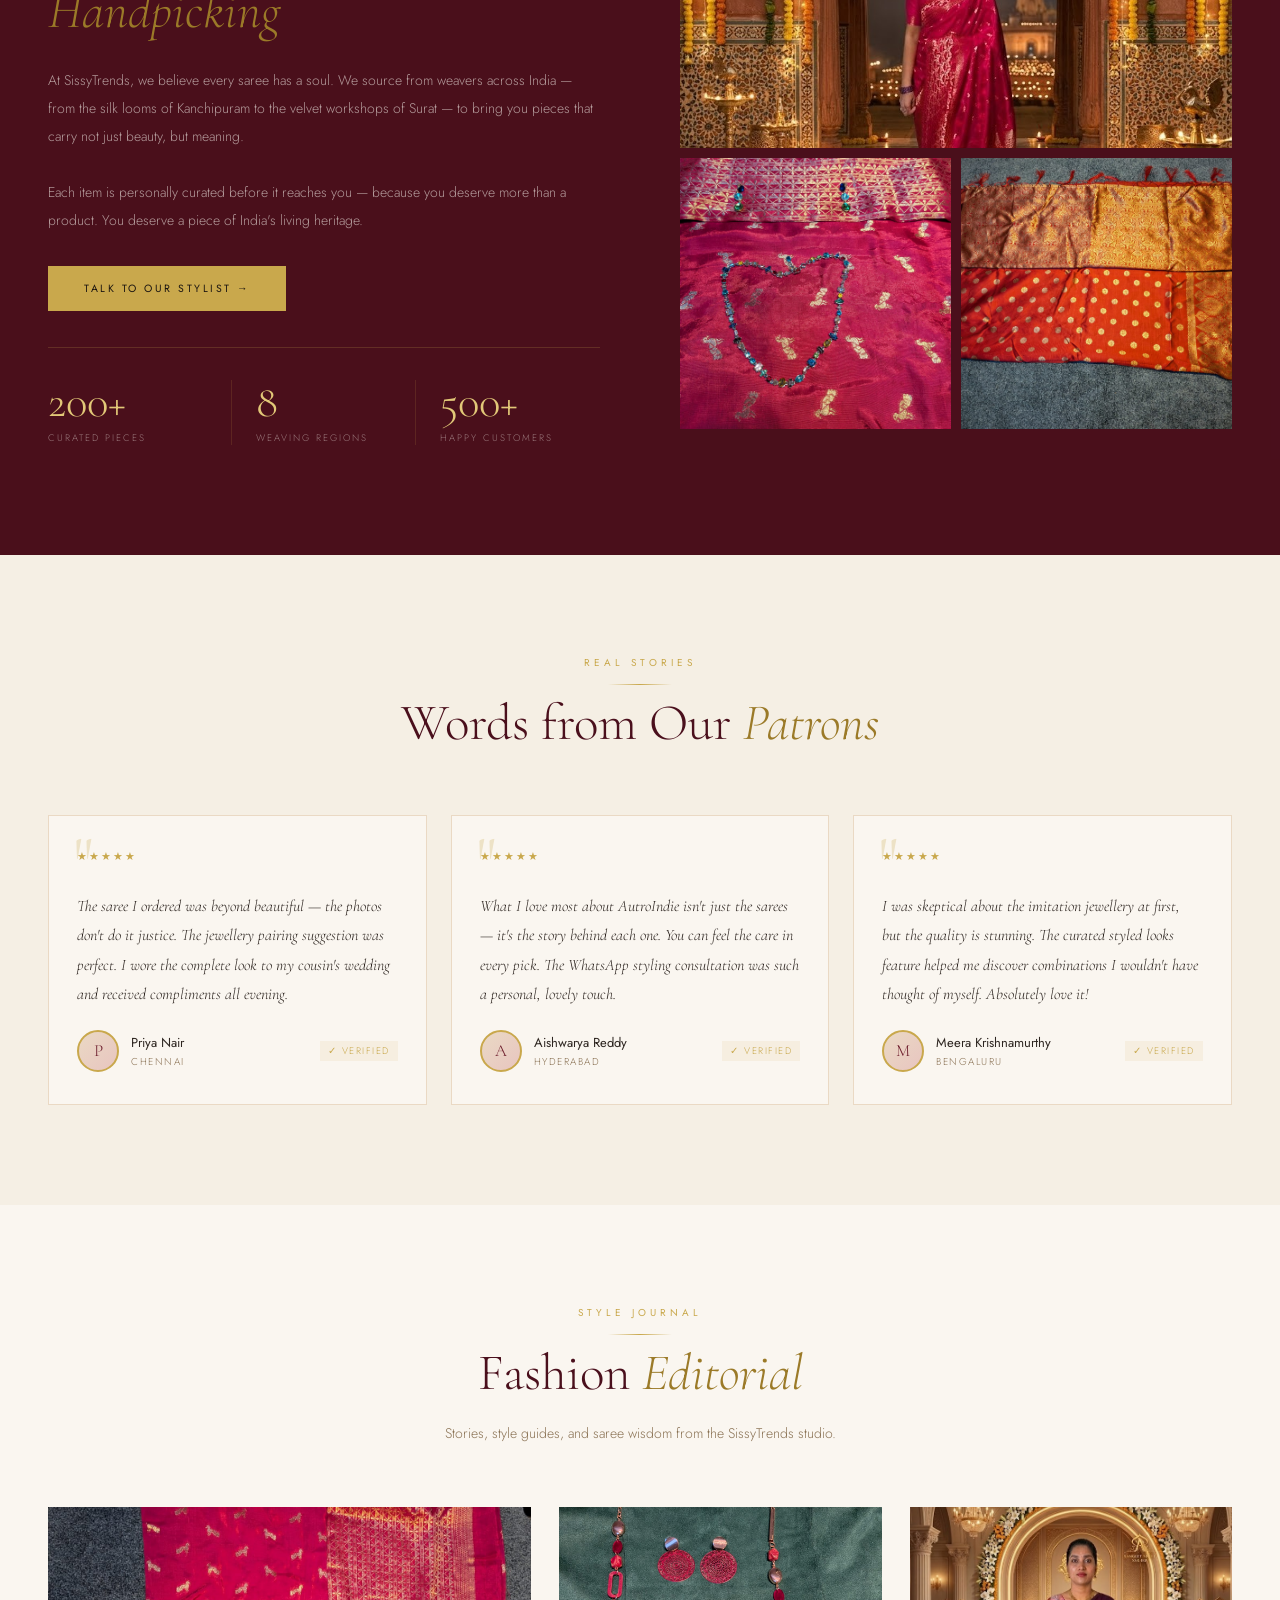
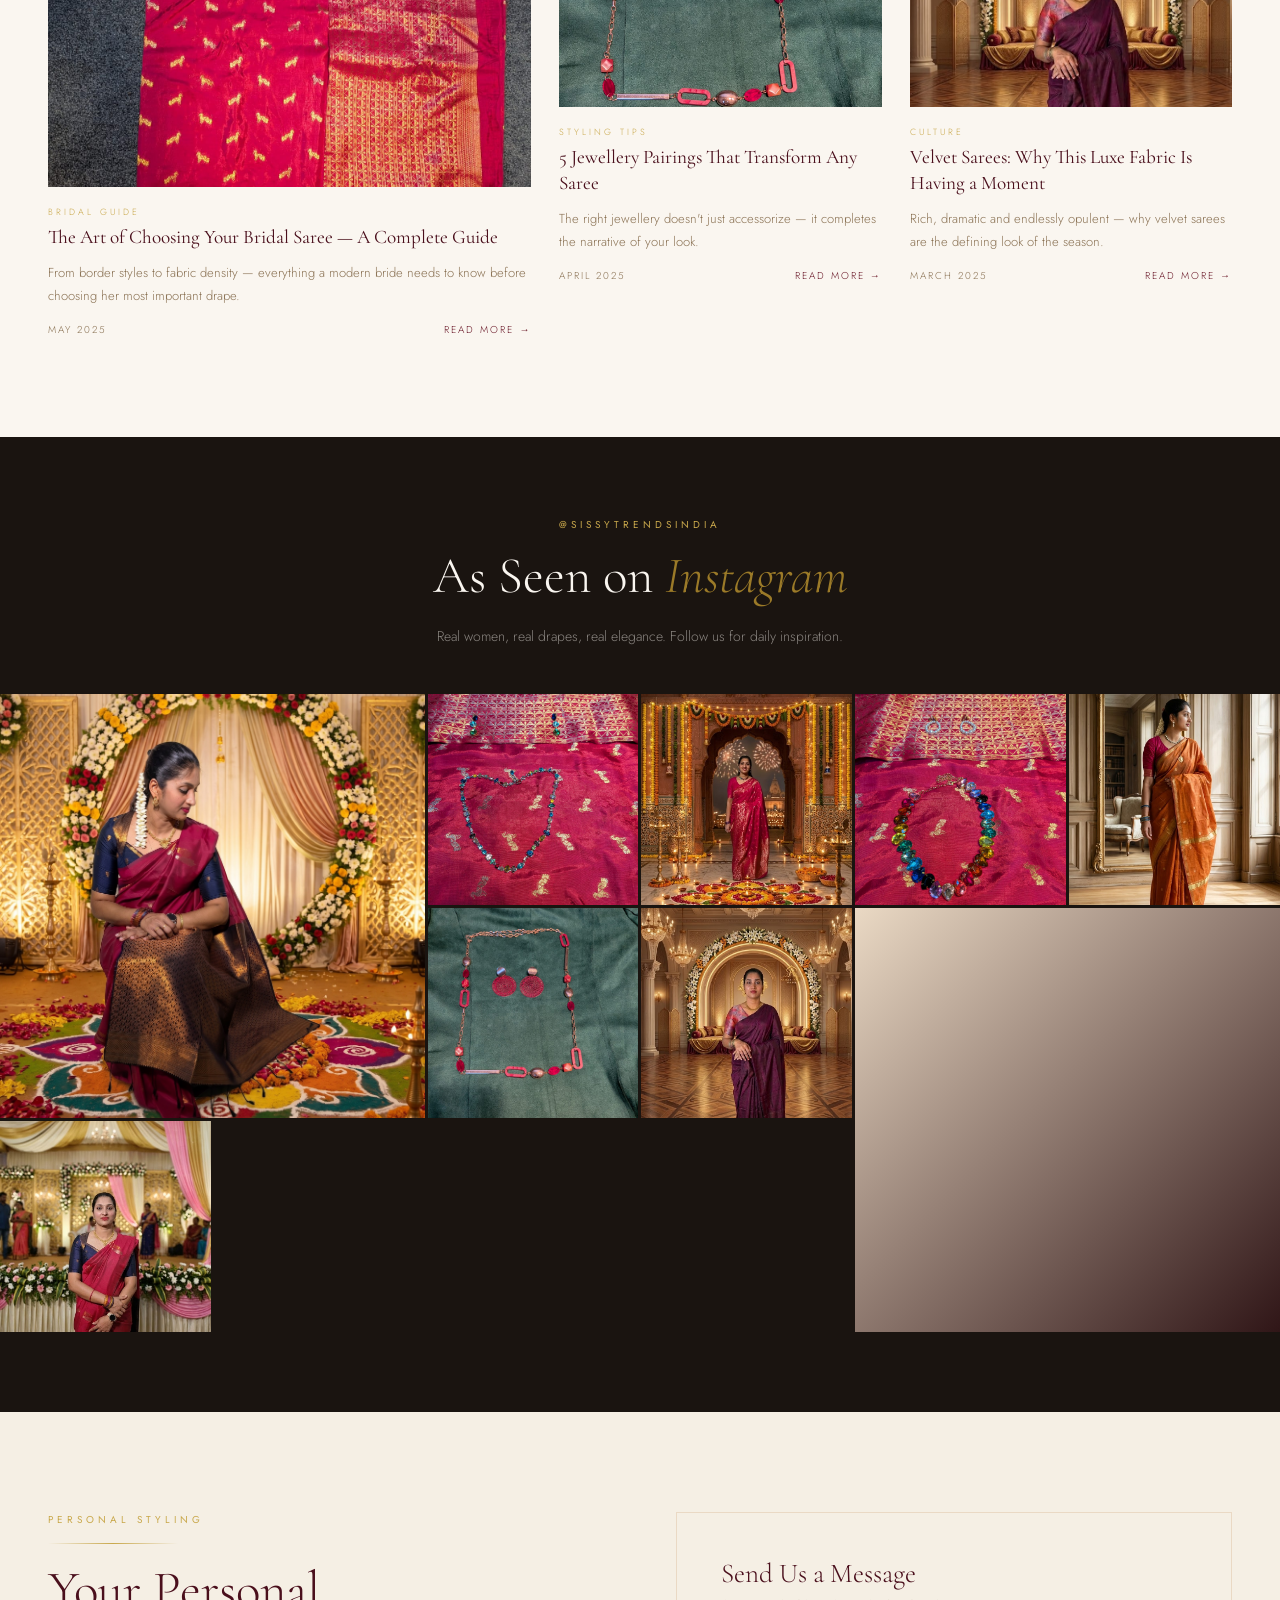
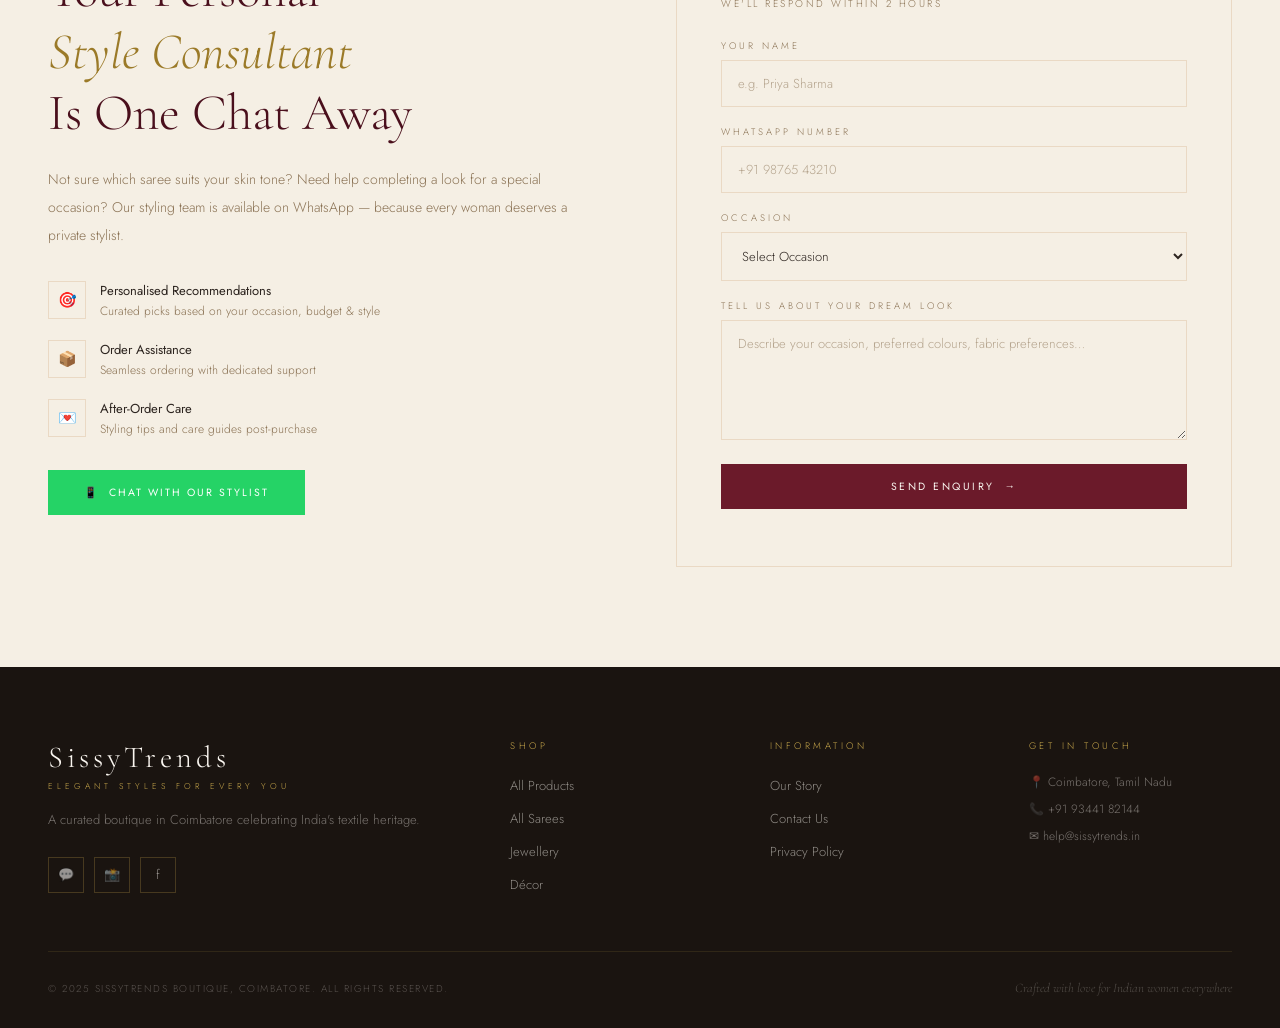
==== commit 5241a6bc: "Stock management, notify count tracking, admin columns, card image fix, campaign banner JPG, banned " ====
--- a/index.html
+++ b/index.html
@@ -366,7 +366,7 @@
 <!-- ── FREE SHIPPING CAMPAIGN BANNER ── -->
 <section id="campaignBanner" style="position:relative;overflow:hidden;display:none;min-height:380px">
   <!-- Background image -->
-  <img src="Images/Promotions/Banner for festive offer.png" alt="Free Shipping Campaign"
+  <img src="Images/Promotions/Banner for festive offer.jpg" alt="Free Shipping Campaign"
        style="position:absolute;inset:0;width:100%;height:100%;object-fit:cover;object-position:center"
        onerror="this.style.display='none'"/>
   <!-- Dark overlay for text legibility -->
